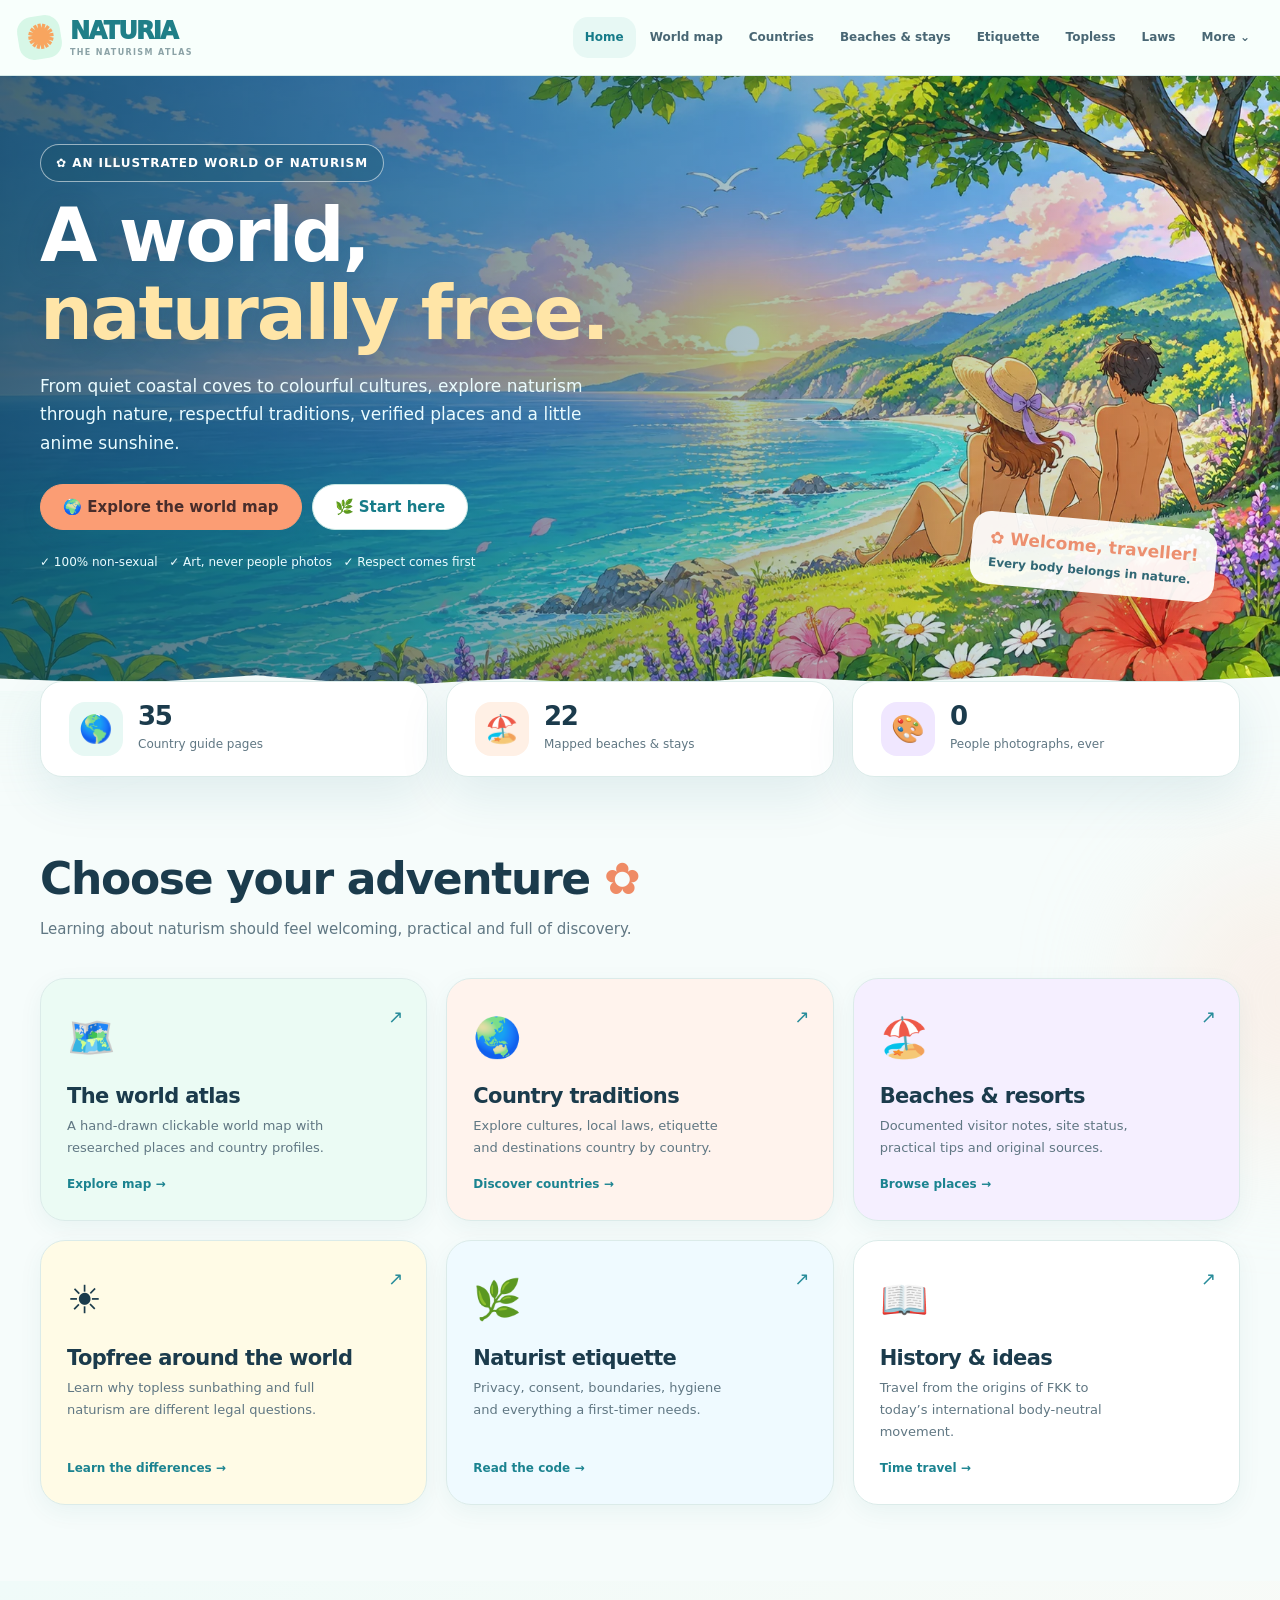
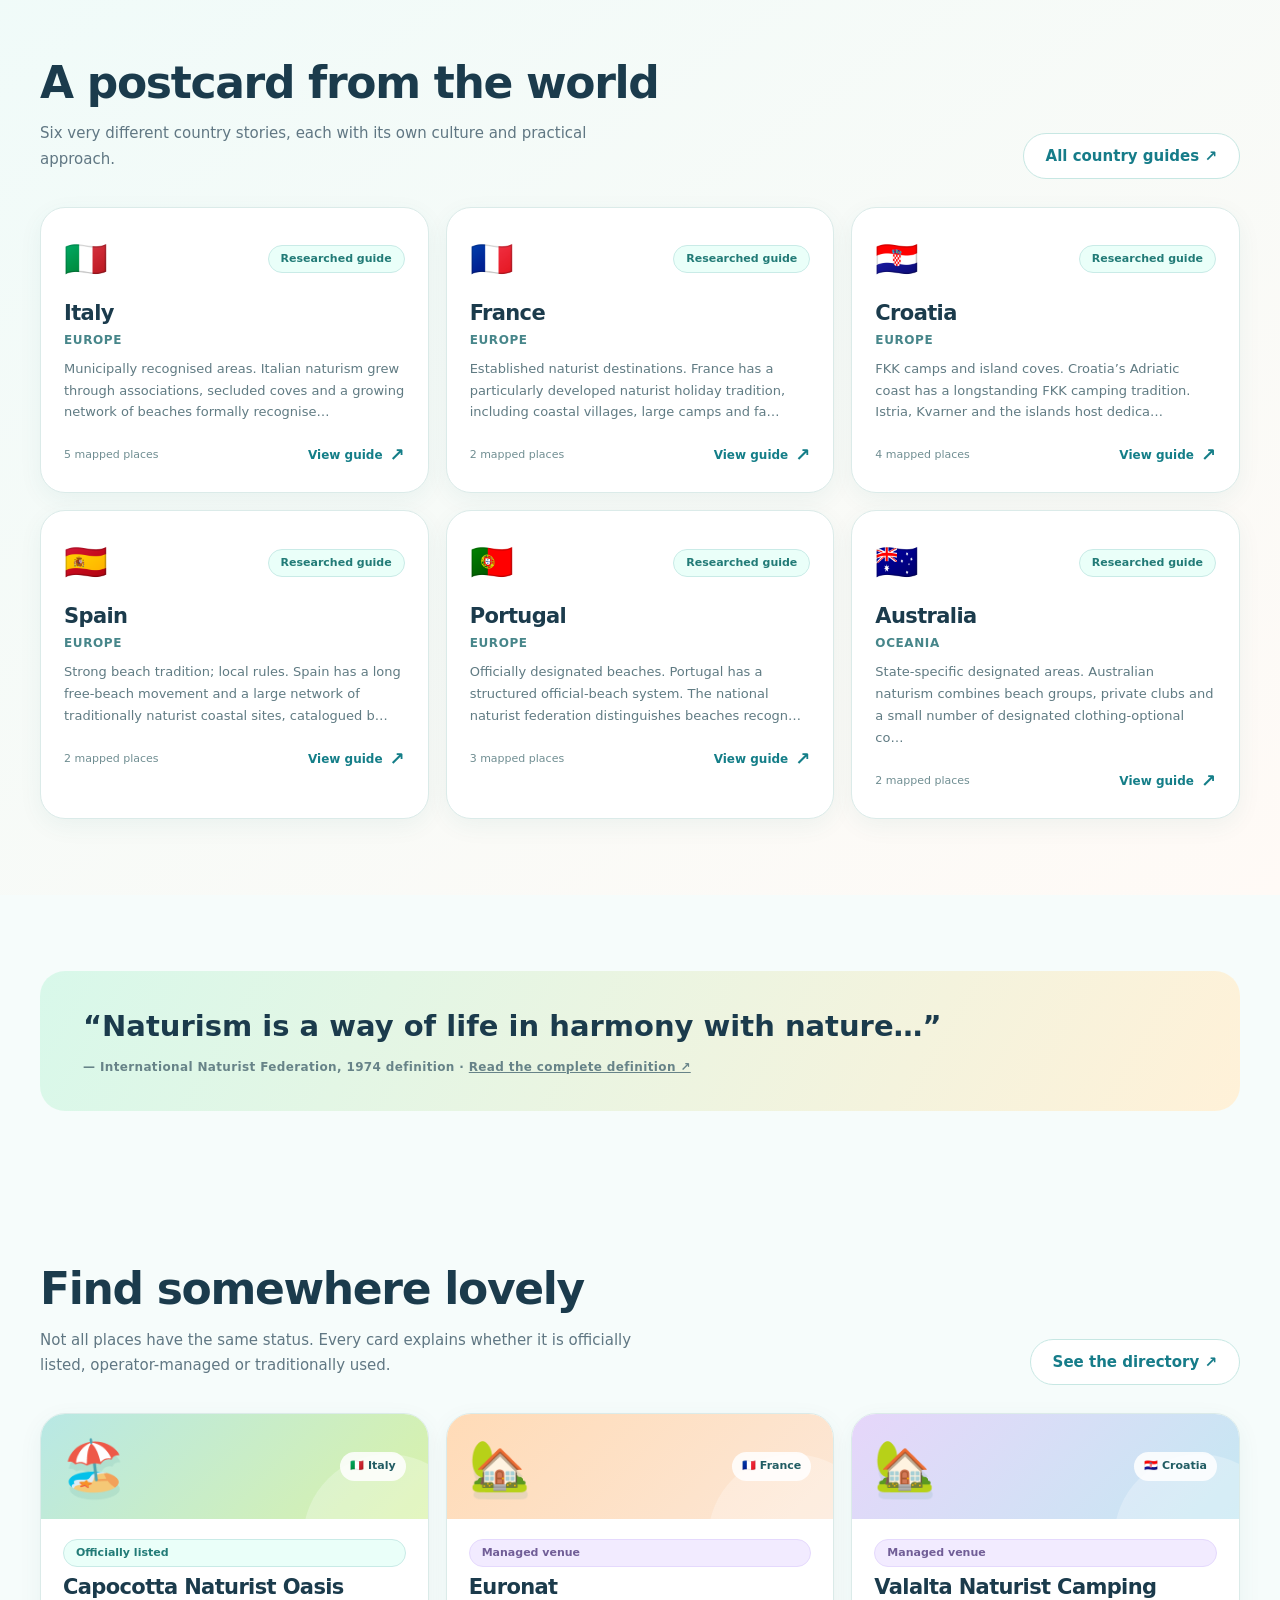
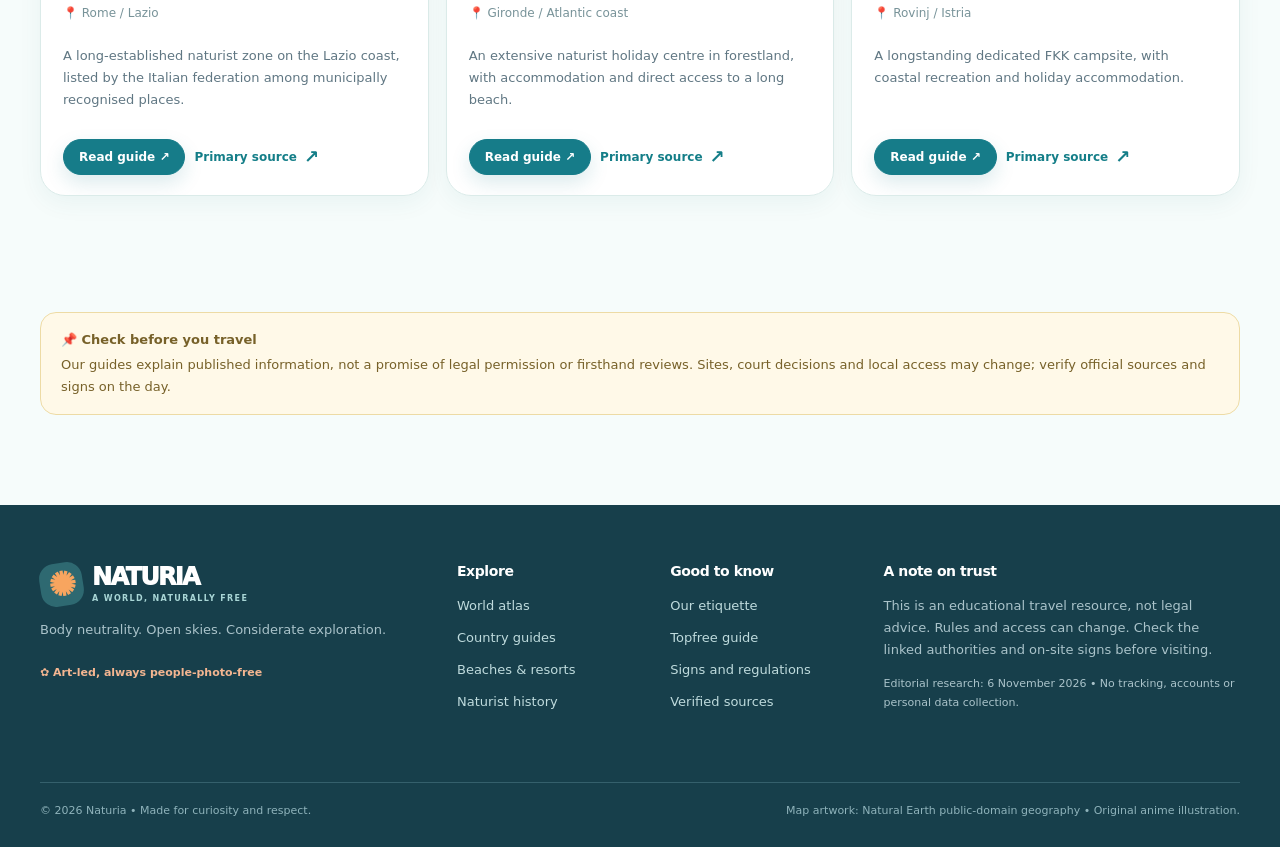
==== naturia/index.html @ aa5b622b "feat: add standalone Naturia international naturism atlas" ====
<!doctype html>
<html lang="en">
<head>
  <meta charset="utf-8" />
  <meta name="viewport" content="width=device-width, initial-scale=1" />
  <meta name="theme-color" content="#e6faf6" />
  <meta name="description" content="Naturia is a colourful, illustrated guide to non-sexual naturism: world atlas, countries, beaches, resorts, etiquette, topless sunbathing, history and local legal context." />
  <title>Naturia — A World, Naturally Free</title>
  
  
  <style>
:root{--ink:#1b3b4c;--muted:#607783;--ocean:#167c89;--ocean-deep:#176273;--mint:#d6f5e9;--blush:#ffe5db;--lemon:#fff1ab;--lav:#ede1ff;--sky:#e9f9ff;--paper:#fbfffe;--border:#dbebe9;--shadow:0 18px 50px rgba(21,94,114,.10);--radius:25px;--heading:'Trebuchet MS','Arial Rounded MT Bold',system-ui,sans-serif;--body:system-ui,-apple-system,'Segoe UI',Arial,sans-serif}
*{box-sizing:border-box}html{scroll-behavior:smooth}body{font-family:var(--body);margin:0;background:#f6fcfb;color:var(--ink);font-size:15px;line-height:1.68;min-width:320px}body::selection{background:#baeae4}button,input,select{font:inherit}button{cursor:pointer}a{color:inherit;text-decoration:none}img{max-width:100%;height:auto}a:focus-visible,button:focus-visible,input:focus-visible,select:focus-visible,[role=button]:focus-visible{outline:3px solid #f2a655;outline-offset:3px}p{margin:.65em 0 1.1em}h1,h2,h3,h4{font-family:var(--heading);line-height:1.19;letter-spacing:-.03em}h1{font-size:clamp(42px,5.8vw,76px);line-height:1.04;margin:15px 0 20px}h2{font-size:clamp(29px,3.6vw,44px);margin:0 0 12px}h3{font-size:21px;margin:0 0 9px}h4{font-size:16px;margin:0 0 9px}small{font-size:.8em}.page-width{width:min(1200px,calc(100% - 44px));margin-left:auto;margin-right:auto}.section{padding:76px 0}.section-tight{padding:40px 0}.tint{background:linear-gradient(145deg,#f0fbf9,#fffaf6)}.muted{color:var(--muted)}.center{text-align:center}.eyebrow{color:#128b93;font-size:11px;letter-spacing:.17em;font-weight:900;text-transform:uppercase;display:inline-flex;gap:8px;align-items:center}.eyebrow:before{content:'✿';font-size:18px;color:#ffad72;letter-spacing:0}.section-heading{display:flex;align-items:flex-end;justify-content:space-between;gap:22px;margin-bottom:28px}.section-heading p{max-width:620px;margin:7px 0}.accent{color:#ef8b65}.accent-aqua{color:#118797}.panel{background:#fff;border:1px solid var(--border);border-radius:var(--radius);box-shadow:var(--shadow)}.soft{box-shadow:0 7px 24px rgba(15,97,109,.06)}.label{font-size:12px;font-weight:800;letter-spacing:.05em;text-transform:uppercase;color:#47868a}.pill{display:inline-flex;align-items:center;gap:6px;border-radius:999px;border:1px solid #c9ebe7;background:#eafff9;color:#227b77;padding:6px 12px;font-size:11px;font-weight:800;line-height:1.3}.pill.pink{background:#fff0ed;border-color:#ffded4;color:#ad6269}.pill.lav{background:#f2ebff;border-color:#e5d9fd;color:#715e97}.pill.amber{background:#fff7dc;border-color:#f6e4aa;color:#876922}.pill.danger{background:#fff0ee;border-color:#f2c4bd;color:#9e3b37}.pill.slate{background:#eef4f7;border-color:#e1e8ec;color:#607580}.btn{display:inline-flex;align-items:center;gap:9px;justify-content:center;background:var(--ocean);border:1px solid var(--ocean);color:#fff;border-radius:99px;padding:13px 22px;font-weight:800;line-height:1.2;transition:transform .2s,background .2s;box-shadow:0 8px 19px rgba(22,124,137,.15)}.btn:hover{background:#0d6270;transform:translateY(-2px)}.btn-light{background:#fff;color:var(--ocean);border-color:#c7e7e3;box-shadow:none}.btn-light:hover{background:#eafaf5}.btn-peach{background:#fb9d74;border-color:#fb9d74;color:#482d2b}.btn-peach:hover{background:#f58c67}.btn-small{padding:10px 15px;font-size:12px}.btn-quiet{box-shadow:none;background:transparent;color:var(--ocean);border-color:#b5dbd9}.link-more{color:#147e88;font-weight:800;display:inline-flex;align-items:center;gap:7px}.link-more:hover{text-decoration:underline}.link-more:after{content:'↗';font-size:18px}.section-intro{max-width:700px}.line{height:1px;background:var(--border);margin:22px 0}
.ambient{position:fixed;pointer-events:none;z-index:-1;border-radius:50%;opacity:.5;filter:blur(65px)}.ambient-a{width:350px;height:350px;left:-170px;top:320px;background:#d9f6ee}.ambient-b{width:280px;height:280px;right:-150px;top:860px;background:#fbe5d8}.skip-link{position:absolute;z-index:100;transform:translateY(-100px);left:12px;top:10px;background:#fff;padding:9px}.skip-link:focus{transform:translateY(0)}
.site-header{position:sticky;top:0;z-index:50;background:rgba(248,255,252,.94);border-bottom:1px solid rgba(208,231,230,.85);backdrop-filter:blur(18px)}.nav-shell{width:min(1320px,calc(100% - 36px));margin:auto;display:flex;align-items:center;justify-content:space-between;min-height:75px;gap:20px}.brand{display:flex;align-items:center;gap:9px;white-space:nowrap;font-family:var(--heading);font-size:24px;color:#207f88;letter-spacing:-.07em;font-weight:950;line-height:1}.brand-icon{width:43px;height:43px;display:grid;place-items:center;border-radius:15px;background:#d7f7e7;color:#f8a55f;font-size:33px;line-height:1;transform:rotate(-9deg)}.brand small{display:block;font-family:var(--body);font-size:8px;font-weight:900;color:#8ba2a6;letter-spacing:.17em;margin-top:6px}.nav-links{display:flex;align-items:center;gap:2px}.nav-links>a,.nav-more>button{padding:10px 12px;border-radius:15px;background:none;border:0;color:#496774;font-size:12px;font-weight:800;white-space:nowrap}.nav-links>a.active,.nav-links>a:hover,.nav-more>button:hover{background:#e7f8f4;color:#167b89}.nav-more{position:relative}.more-menu{display:none;position:absolute;right:0;top:41px;min-width:200px;background:#fff;border:1px solid var(--border);box-shadow:var(--shadow);border-radius:15px;padding:8px}.nav-more.open .more-menu,.nav-more:focus-within .more-menu{display:grid}.more-menu a{padding:10px 14px;border-radius:9px;font-size:13px;font-weight:700}.more-menu a:hover{background:#ebf9f6}.mobile-menu{display:none;border:0;background:#e6f8f3;color:#187d87;border-radius:12px;padding:5px 12px;font-size:24px}
.hero{position:relative;min-height:615px;display:flex;align-items:center;background-image:linear-gradient(90deg,rgba(12,62,82,.76) 0%,rgba(11,74,91,.44) 45%,rgba(28,78,92,.02) 100%),url('[data-uri]');background-size:cover;background-position:center 55%;overflow:hidden}.hero:after{content:'';position:absolute;bottom:-1px;left:0;right:0;height:56px;background:#f6fcfb;clip-path:polygon(0 76%,10% 85%,20% 70%,30% 89%,40% 76%,50% 91%,60% 72%,70% 83%,80% 70%,90% 83%,100% 72%,100% 100%,0 100%)}.hero-content{position:relative;z-index:1;width:min(1200px,calc(100% - 44px));margin:auto;padding:63px 0 100px;color:#fff}.hero h1{max-width:750px;text-shadow:0 4px 30px rgba(12,47,68,.2)}.hero h1 em{font-style:normal;color:#ffe5a7}.hero p{max-width:555px;font-size:17px;color:#eafcff}.hero .eyebrow{color:#d9ffed}.hero-actions{display:flex;gap:10px;flex-wrap:wrap;margin-top:27px}.hero-chip{display:inline-flex;padding:8px 15px;border:1px solid rgba(255,255,255,.55);border-radius:99px;background:rgba(20,76,93,.25);color:#fff;font-weight:800;font-size:12px;letter-spacing:.08em}.hero-float{position:absolute;right:5%;bottom:98px;z-index:2;background:rgba(255,255,255,.92);border-radius:18px;padding:12px 18px;box-shadow:0 12px 32px rgba(6,57,78,.13);transform:rotate(5deg);font-size:12px;color:#306774;font-weight:800}.hero-float strong{color:#ec8f6f;display:block;font-size:17px}
.stats{display:grid;grid-template-columns:repeat(3,1fr);gap:18px;position:relative;z-index:4;margin-top:-10px}.stat{padding:20px 28px;display:flex;gap:15px;align-items:center;background:white;border-radius:22px;border:1px solid var(--border);box-shadow:var(--shadow)}.stat-icon{display:grid;place-items:center;font-size:27px;width:54px;height:54px;background:#e7f8f4;border-radius:16px}.stat:nth-child(2) .stat-icon{background:#fff0e5}.stat:nth-child(3) .stat-icon{background:#f0e7ff}.stat strong{font-family:var(--heading);font-size:26px;letter-spacing:-.05em;display:block;line-height:1.1}.stat small{color:var(--muted);font-size:12px}.feature-grid{display:grid;grid-template-columns:repeat(3,1fr);gap:19px}.feature{padding:26px;min-height:215px;position:relative;overflow:hidden;transition:transform .2s,box-shadow .2s;display:flex;flex-direction:column}.feature:hover,.country-card:hover,.place-card:hover{transform:translateY(-3px);box-shadow:0 24px 45px rgba(19,106,121,.13)}.feature .ill{font-size:39px;margin-bottom:14px}.feature h3{margin-bottom:6px}.feature p{margin:0;color:var(--muted);font-size:13px;max-width:260px}.feature .arrow{position:absolute;right:23px;top:23px;color:#278c9a;font-size:18px}.feature.pink{background:#fff3ed}.feature.mint{background:#ebfbf4}.feature.lavender{background:#f5efff}.feature.blue{background:#effaff}.feature.yellow{background:#fffbe6}.feature.white{background:#fff}.feature strong{margin-top:auto;color:#1b8390;font-size:12px;padding-top:15px}
.breadcrumb{display:flex;gap:8px;align-items:center;color:#78929a;font-size:12px;font-weight:700;margin-bottom:20px}.breadcrumb a{color:#27838b}.page-hero{background:linear-gradient(125deg,#e3fbf6,#f9f0fb 70%,#fff3de);padding:54px 0 62px;position:relative;overflow:hidden;border-bottom:1px solid #e2f2ee}.page-hero:before{content:'✿';font-size:185px;color:rgba(247,176,148,.21);position:absolute;top:-66px;right:4%}.page-hero h1{font-size:clamp(36px,4.5vw,62px);max-width:900px}.page-hero p{max-width:750px;font-size:17px;color:#5d7781}.title-row{display:flex;gap:18px;align-items:center}.big-flag{font-size:59px;line-height:1}.detail-layout{display:grid;grid-template-columns:minmax(0,1fr) 290px;gap:22px;align-items:start}.detail-side{position:sticky;top:94px}.detail-side .panel{padding:24px}.detail-side a{overflow-wrap:anywhere}.detail-card{padding:28px 30px;margin-bottom:20px}.detail-card p{color:#506d78}.detail-card h3{display:flex;gap:10px;align-items:center}.detail-card ul{padding-left:19px}.detail-card ul li{margin:7px 0}.source-links{display:grid;gap:9px;margin-top:15px}.source-links a{background:#f2fbf9;border:1px solid #d9ece8;padding:9px 12px;border-radius:11px;font-size:12px;font-weight:800;color:#187784;line-height:1.4}.source-links a:after{content:' ↗'}.source-links a:hover{background:#e3f7f1}.notice{padding:16px 20px;background:#fff9e8;border:1px solid #eddba5;border-radius:16px;color:#776129;font-size:13px}.notice.danger{background:#fff1ee;border-color:#f0c3bb;color:#9a4a46}.notice strong{display:block;margin-bottom:3px}.note-inline{font-size:12px;color:#607b81;background:#f0faf7;border-radius:11px;padding:10px 14px}
.cards-grid{display:grid;grid-template-columns:repeat(3,minmax(0,1fr));gap:17px}.cards-grid.two{grid-template-columns:repeat(2,minmax(0,1fr))}.country-card,.place-card{overflow:hidden;transition:transform .2s,box-shadow .2s}.country-card{padding:22px 23px}.country-top{display:flex;justify-content:space-between;align-items:center;margin-bottom:12px}.country-top .flag{font-size:35px}.country-card h3{margin-bottom:4px}.country-card p{color:#607b83;font-size:13px;margin:8px 0 17px}.country-card .mini-meta{display:flex;justify-content:space-between;align-items:center;gap:8px}.mini-meta small{font-size:11px;color:#708e92}.country-card .link-more{font-size:12px}.place-card{display:flex;flex-direction:column}.place-banner{height:105px;background:linear-gradient(135deg,#b8e8e5,#daf2a9);display:flex;align-items:center;justify-content:space-between;padding:18px 22px;position:relative;overflow:hidden}.place-banner:before{content:'';position:absolute;width:170px;height:170px;right:-45px;top:40px;background:rgba(255,255,255,.26);border-radius:50%}.place-banner .illust{font-size:49px;z-index:1;filter:drop-shadow(1px 7px 0 rgba(40,128,126,.1))}.place-banner .pin{z-index:1;font-size:11px;font-weight:800;color:#215c63;background:rgba(255,255,255,.85);padding:5px 10px;border-radius:20px}.place-card:nth-child(4n+2) .place-banner{background:linear-gradient(135deg,#ffdbb7,#fce7d6)}.place-card:nth-child(4n+3) .place-banner{background:linear-gradient(135deg,#e6d6fa,#c5e8f2)}.place-card:nth-child(4n+4) .place-banner{background:linear-gradient(135deg,#c3e3ec,#d7f4e2)}.place-card .body{padding:20px 22px;flex:1;display:flex;flex-direction:column}.place-card h3{margin:8px 0 3px}.place-card .area{font-size:12px;color:#789399;margin-top:0}.place-card p{color:var(--muted);font-size:13px}.place-card .actions{display:flex;gap:9px;flex-wrap:wrap;align-items:center;margin-top:auto;padding-top:14px}.place-card .actions a{font-size:12px}
.filters{display:flex;gap:11px;flex-wrap:wrap;align-items:end;margin:25px 0}.filter-control{display:grid;gap:5px;flex:1;min-width:135px}.filter-control label{font-size:11px;color:#4b7980;font-weight:900;text-transform:uppercase;letter-spacing:.08em}.filter-control input,.filter-control select{border:1px solid #d2e5e3;border-radius:13px;background:white;padding:12px 13px;color:#254e5a;outline:none;min-width:0;width:100%;box-shadow:0 3px 10px rgba(22,94,110,.04)}.filter-control input:focus,.filter-control select:focus{border-color:#3bb2ac;box-shadow:0 0 0 3px rgba(59,178,172,.14)}.results-bar{display:flex;justify-content:space-between;align-items:center;gap:15px;margin:15px 0 21px;font-size:12px;color:#65848b;font-weight:800}.empty{padding:50px 20px;text-align:center;color:var(--muted)}.empty .illustration{font-size:57px}.region-nav{display:flex;flex-wrap:wrap;gap:8px;margin:15px 0}.region-nav button{border-radius:99px;background:white;border:1px solid #d6e9e5;padding:8px 14px;color:#568088;font-size:12px;font-weight:800}.region-nav button.active{background:#1c8290;color:white;border-color:#1c8290}
.atlas-shell{display:grid;grid-template-columns:minmax(0,1.85fr) minmax(280px,1fr);gap:19px}.map-panel{padding:16px;align-self:start}.atlas-map{position:relative;background:linear-gradient(160deg,#d3f3fc,#ecf9fb);border:1px solid #cfebea;border-radius:18px;min-height:435px;overflow:hidden}.atlas-map svg{width:100%;height:100%;min-height:430px;display:block;touch-action:pan-y}.world-country{fill:#b8ddce;stroke:#88b9af;stroke-width:1.1;stroke-linejoin:round;transition:fill .14s;cursor:default}.world-country[data-available="1"]{fill:#8ed5bc;cursor:pointer}.world-country[data-available="1"]:hover,.world-country.selected{fill:#ffa987;stroke:#fff;stroke-width:2.6}.world-country[data-available="0"]:hover{fill:#b7dacf}.map-marker{cursor:pointer;stroke:white;stroke-width:2.4;paint-order:stroke;filter:drop-shadow(0px 3px 3px rgba(20,80,95,.20));transition:r .15s}.map-marker:hover,.map-marker.active{r:9;stroke-width:3.1}.map-marker.beach{fill:#f3a36d}.map-marker.resort{fill:#8a73d6}.map-marker.caution{fill:#cf5b58}.map-marker.country{fill:#22849c}.map-tooltip{position:absolute;left:10px;bottom:10px;background:rgba(255,255,255,.96);padding:10px 12px;border:1px solid #c7e3e3;border-radius:12px;font-size:12px;color:#295c69;max-width:230px;pointer-events:none;box-shadow:0 7px 20px rgba(20,90,106,.1)}.map-controls{position:absolute;right:12px;top:12px;z-index:3;display:flex;flex-direction:column;gap:5px}.map-controls button{border:1px solid #d4e5e5;background:#fff;border-radius:10px;width:34px;height:34px;font-size:20px;color:#32747c;box-shadow:0 2px 7px rgba(25,92,107,.1)}.map-legend{display:flex;gap:11px;flex-wrap:wrap;align-items:center;font-size:11px;color:#708b90;margin-top:12px}.dot{display:inline-block;width:10px;height:10px;border-radius:50%;background:#f4a36a;margin-right:4px}.dot.purple{background:#8a73d6}.dot.red{background:#cf5b58}.dot.blue{background:#22849c}.atlas-list{max-height:505px;overflow:auto;display:grid;gap:10px;padding:3px}.atlas-item{display:flex;gap:12px;align-items:flex-start;border:1px solid #dbeae7;border-radius:15px;padding:13px;background:#fff;text-align:left;width:100%;color:#234652}.atlas-item:hover,.atlas-item.active{background:#edf9f5;border-color:#8bd5c9}.atlas-item .icon{font-size:22px}.atlas-item strong{display:block;font-size:13px;line-height:1.3}.atlas-item small{font-size:11px;color:#71858d;line-height:1.4}.atlas-sidebar{padding:19px}.atlas-sidebar h3{margin-bottom:0}.atlas-sidebar .filters{margin:15px 0}.atlas-sidebar .filter-control{min-width:100%}.atlas-summary{display:flex;gap:7px;flex-wrap:wrap;margin:11px 0 14px}.map-help{font-size:12px;color:#648389;margin:9px 2px 0}
.timeline{position:relative;max-width:800px;margin:30px auto 0}.timeline:before{content:'';position:absolute;left:21px;top:4px;bottom:40px;width:3px;background:linear-gradient(#7ed0c7,#f2c69d)}.timeline-entry{display:grid;grid-template-columns:48px 1fr;gap:22px;align-items:start;margin-bottom:26px}.timeline-point{position:relative;z-index:1;background:#e3f8f0;border:2px solid white;box-shadow:0 0 0 2px #8bd2c8;border-radius:50%;width:42px;height:42px;display:grid;place-items:center;color:#2a938b;font-size:20px}.timeline-entry .panel{padding:23px}.timeline-entry .year{font-size:12px;letter-spacing:.13em;font-weight:900;color:#d27d67}.timeline-entry p{color:var(--muted);font-size:14px}
.etiquette-grid{display:grid;grid-template-columns:repeat(2,1fr);gap:16px}.etiquette-item{display:flex;align-items:start;gap:16px;padding:21px 23px}.etiquette-item .emoji{display:grid;place-items:center;width:45px;height:45px;border-radius:13px;background:#eaf8f3;font-size:25px;flex:0 0 auto}.etiquette-item h3{font-size:16px;margin:0 0 5px}.etiquette-item p{font-size:13px;color:#698088;margin:0}.checklist{display:grid;grid-template-columns:repeat(2,1fr);gap:8px 20px}.checkline{display:flex;gap:11px;align-items:flex-start;padding:10px 6px;font-size:13px;color:#3f6872}.checkline input{accent-color:#1c8790;width:16px;height:16px;margin-top:4px}.signs{display:grid;grid-template-columns:repeat(4,1fr);gap:16px}.sign{padding:20px 14px;text-align:center}.sign-icon{height:75px;width:75px;display:grid;place-items:center;background:#e4f7f7;border:3px solid #2a88b0;border-radius:16px;margin:0 auto 15px;font-size:30px;color:#2a88b0}.sign-icon.no{border-color:#dc746a;color:#d45c65;background:#fff4f2}.sign h3{font-size:15px;margin-bottom:5px}.sign p{font-size:12px;color:var(--muted);margin:0}.law-grid{display:grid;grid-template-columns:repeat(2,1fr);gap:14px}.law-card{padding:20px}.law-card h3{font-size:17px}.law-card p{font-size:13px;color:var(--muted)}.topless-card{padding:19px}.topless-card .head{display:flex;gap:10px;justify-content:space-between;align-items:center}.topless-card h3{font-size:17px}.topless-card p{color:#688087;font-size:13px;margin-bottom:11px}.topless-card .link-more{font-size:12px}.resources{display:grid;grid-template-columns:repeat(2,1fr);gap:13px}.resource{padding:21px}.resource .category{color:#d38a67;font-size:11px;font-weight:900;letter-spacing:.1em;text-transform:uppercase}.resource p{color:var(--muted);font-size:13px;margin:5px 0 15px}.resource a{color:#127b88;font-weight:800;font-size:13px}.quote{background:linear-gradient(120deg,#d8f8ea,#fff1d8);padding:35px 43px;border-radius:25px;font-family:var(--heading);font-size:clamp(20px,3vw,29px);font-weight:900;line-height:1.4}.quote small{display:block;font-family:var(--body);font-size:12px;font-weight:700;margin-top:13px;color:#678388;letter-spacing:.03em}.safety-columns{display:grid;grid-template-columns:repeat(3,1fr);gap:18px}.safety-columns>div{padding:23px}.safety-columns .big{font-size:34px}.safety-columns h3{font-size:18px}.safety-columns p{font-size:13px;color:#69838a}.local-tip{padding:15px 19px;border-radius:16px;background:#e5f8f3;border:1px solid #c4ece4;font-size:13px;color:#39737a}.countline{font-size:12px;color:#708d93;font-weight:700}.review-strip{padding:14px 17px;background:#eef9f7;border-radius:13px;font-size:12px;color:#598187}
.footer{background:#173f4b;color:#dceef0;margin-top:50px}.footer-grid{display:grid;grid-template-columns:1.5fr .7fr .7fr 1.4fr;gap:35px;padding:58px 0}.footer-brand{color:#fff}.footer-brand .brand-icon{background:#2e6971}.footer-brand small{color:#a9d6d6}.footer p{color:#aac3ca;font-size:13px;margin-top:13px}.footer h3{font-size:14px;color:#fff;margin:0 0 16px}.footer-grid>div:not(:first-child) a{display:block;color:#bfdbdd;font-size:13px;margin-bottom:10px}.footer-grid a:hover{color:#fff}.footer-tag{display:inline-block;color:#f4b691;font-size:11px;font-weight:800;margin-top:9px}.footer-tiny{font-size:11px!important}.footer-base{display:flex;justify-content:space-between;gap:10px;border-top:1px solid #35606c;padding:19px 0 26px;color:#8fb3bb;font-size:11px}.toast{position:fixed;left:50%;bottom:27px;transform:translate(-50%,20px);opacity:0;pointer-events:none;background:#245f68;color:#fff;padding:12px 19px;border-radius:15px;box-shadow:var(--shadow);z-index:80;font-size:13px;font-weight:700;transition:opacity .25s,transform .25s}.toast.show{opacity:1;transform:translate(-50%,0)}.highlight{background:#fef2df;padding:3px 8px;border-radius:7px}.article-copy{font-size:16px;color:#5a727d;max-width:800px}.article-copy h2{font-size:30px;color:var(--ink);margin-top:38px}.article-copy p{line-height:1.85}.article-copy a{color:#13858c;text-decoration:underline}.brand-art{display:grid;place-items:center;border-radius:25px;background:linear-gradient(140deg,#d4f2e9,#fdf0d6);min-height:250px;font-size:100px}.prompt-notice{font-size:12px;border-left:3px solid #7ccbc4;padding:7px 13px;color:#587782;background:#f5fcfa}
@media(max-width:1100px){.nav-links>a,.nav-more>button{padding:9px 7px;font-size:11px}.brand{font-size:22px}.brand-icon{width:39px;height:39px}.cards-grid{grid-template-columns:repeat(2,minmax(0,1fr))}.feature-grid{grid-template-columns:repeat(2,1fr)}.footer-grid{grid-template-columns:repeat(2,1fr)}}
@media(max-width:800px){.mobile-menu{display:block}.nav-links{display:none;position:absolute;left:14px;right:14px;top:67px;background:#fff;flex-direction:column;align-items:stretch;padding:14px;border-radius:20px;box-shadow:var(--shadow);border:1px solid var(--border);max-height:80vh;overflow:auto}.nav-links.open{display:flex}.nav-links>a,.nav-more>button{text-align:left;padding:11px 13px;font-size:14px}.nav-more{width:100%}.nav-more>button{width:100%}.more-menu{display:grid;position:static;box-shadow:none;border:0;padding-left:14px}.hero{min-height:570px;background-position:57% center}.hero-float{display:none}.atlas-shell,.detail-layout{grid-template-columns:1fr}.detail-side{position:static}.atlas-sidebar{order:1}.map-panel{order:2}.atlas-sidebar .filters{display:grid;grid-template-columns:1fr 1fr}.atlas-sidebar .filter-control{min-width:0}.atlas-list{max-height:290px}.signs{grid-template-columns:repeat(2,1fr)}.safety-columns{grid-template-columns:1fr 1fr}}
@media(max-width:600px){.page-width{width:calc(100% - 30px)}.hero-content{width:calc(100% - 32px)}.hero{min-height:550px;background-position:60% center}.hero h1{font-size:44px}.hero p{font-size:14px}.hero-actions .btn{font-size:12px;padding:11px 16px}.section{padding:50px 0}.stats,.feature-grid,.cards-grid,.cards-grid.two,.etiquette-grid,.law-grid,.resources,.safety-columns,.checklist{grid-template-columns:1fr}.stats{gap:10px}.stat{padding:15px 20px}.feature{min-height:185px}.section-heading{display:block}.section-heading .btn{margin-top:15px}.page-hero{padding:40px 0 43px}.page-hero p{font-size:15px}.page-hero h1{font-size:39px}.big-flag{font-size:43px}.detail-card{padding:22px}.filters{display:grid;grid-template-columns:1fr 1fr}.filter-control:first-child{grid-column:span 2}.atlas-sidebar .filters{grid-template-columns:1fr}.atlas-map{min-height:295px}.atlas-map svg{min-height:285px}.map-panel{padding:8px}.map-tooltip{font-size:10px;max-width:160px}.footer-grid{grid-template-columns:1fr 1fr;gap:25px}.footer-grid>div:first-child,.footer-grid>div:last-child{grid-column:span 2}.footer-base{flex-direction:column}.quote{padding:24px}.hero-chip{font-size:10px}}
@media(prefers-reduced-motion:reduce){html{scroll-behavior:auto}*,*:before,*:after{transition:none!important;animation:none!important}}

</style>
</head>
<body>
  <a class="skip-link" href="#content">Skip to content</a>
  <div class="ambient ambient-a" aria-hidden="true"></div><div class="ambient ambient-b" aria-hidden="true"></div>
  <header class="site-header" id="site-header">
    <div class="nav-shell">
      <a class="brand" href="#/home" aria-label="Naturia home"><span class="brand-icon">✺</span><span>NATURIA <small>THE NATURISM ATLAS</small></span></a>
      <button class="mobile-menu" type="button" id="menu-toggle" aria-expanded="false" aria-controls="site-nav" aria-label="Toggle navigation">☰</button>
      <nav id="site-nav" class="nav-links" aria-label="Main navigation">
        <a href="#/home" data-nav="home">Home</a>
        <a href="#/atlas" data-nav="atlas">World map</a>
        <a href="#/countries" data-nav="countries">Countries</a>
        <a href="#/places" data-nav="places">Beaches & stays</a>
        <a href="#/etiquette" data-nav="etiquette">Etiquette</a>
        <a href="#/topless" data-nav="topless">Topless</a>
        <a href="#/laws" data-nav="laws">Laws</a>
        <div class="nav-more"><button type="button" id="more-toggle" aria-expanded="false" aria-controls="more-nav">More <span>⌄</span></button><div id="more-nav" class="more-menu"><a href="#/history">Our history</a><a href="#/resources">Resources</a><a href="#/contact">Contact & corrections</a></div></div>
      </nav>
    </div>
  </header>
  <main id="content" tabindex="-1" aria-live="polite"></main>
  <footer class="footer">
    <div class="footer-grid page-width">
      <div><a href="#/home" class="brand footer-brand"><span class="brand-icon">✺</span><span>NATURIA <small>A WORLD, NATURALLY FREE</small></span></a><p>Body neutrality. Open skies. Considerate exploration.</p><span class="footer-tag">✿ Art-led, always people-photo-free</span></div>
      <div><h3>Explore</h3><a href="#/atlas">World atlas</a><a href="#/countries">Country guides</a><a href="#/places">Beaches & resorts</a><a href="#/history">Naturist history</a></div>
      <div><h3>Good to know</h3><a href="#/etiquette">Our etiquette</a><a href="#/topless">Topfree guide</a><a href="#/laws">Signs and regulations</a><a href="#/resources">Verified sources</a></div>
      <div><h3>A note on trust</h3><p>This is an educational travel resource, not legal advice. Rules and access can change. Check the linked authorities and on-site signs before visiting.</p><p class="footer-tiny">Editorial research: 6 November 2026 • No tracking, accounts or personal data collection.</p></div>
    </div>
    <div class="footer-base page-width"><span>© 2026 Naturia • Made for curiosity and respect.</span><span>Map artwork: Natural Earth public-domain geography • Original anime illustration.</span></div>
  </footer>
  <div id="toast" class="toast" role="status" aria-live="polite"></div>
  <script>
/* NATURIA editorial directory — checked against the linked primary sources, 6 Nov 2026.
   Legal summaries are non-binding. A place's coordinates are approximate orientation, NOT access points. */
window.NATURIA_DATA = {
  reviewed: '6 November 2026',
  countries: [
    {code:'IT',name:'Italy',flag:'🇮🇹',region:'Europe',point:[42.4,12.5],depth:'detailed',label:'Municipally recognised areas',culture:'Italian naturism grew through associations, secluded coves and a growing network of beaches formally recognised by municipalities. Local recognition offers a clearer experience than relying on informal use.',law:'Non-sexual nudity must be evaluated in its context, and municipal recognition matters. Italy does not have a blanket national permission for nude recreation on every beach. Prefer the places in the FENAIT official-beach directory and read local signs.',topless:'Topless sunbathing is commonplace on many Italian beaches, but specific local rules, venues and conduct still matter.',toplessStatus:'commonly',tip:'Start with a recognised beach; verify the exact authorised stretch before arriving.',sources:[['FENAIT official naturist locations','https://www.fenait.org/luoghi-naturisti'],['INF-FNI federations','https://inf-fni.org/federations/']]},
    {code:'FR',name:'France',flag:'🇫🇷',region:'Europe',point:[46.6,2.3],depth:'detailed',label:'Established naturist destinations',culture:'France has a particularly developed naturist holiday tradition, including coastal villages, large camps and family-oriented naturist resorts. Operators often publish explicit charters for guests.',law:'Use designated beaches and authorised resorts, and observe site charters. Public nudity outside appropriate settings can raise legal issues; do not treat a naturist village as permission everywhere.',topless:'Topless sunbathing is familiar in many coastal contexts, though beach rules and local attitudes vary.',toplessStatus:'commonly',tip:'At Cap d’Agde the naturist village has entry formalities and expressly prohibits unauthorised filming or photography.',sources:[['Cap d’Agde tourism office — naturist village','https://www.capdagde.com/fr/informations-pratiques/sejourner-au-village-naturiste/'],['Euronat official resort','https://euronat.fr/en']]},
    {code:'ES',name:'Spain',flag:'🇪🇸',region:'Europe',point:[40,-4],depth:'detailed',label:'Strong beach tradition; local rules',culture:'Spain has a long free-beach movement and a large network of traditionally naturist coastal sites, catalogued by the Spanish Naturist Federation.',law:'Spanish national law does not generally criminalise simple non-sexual nudity; however, municipal beach ordinances may regulate it. The Spanish Naturist Federation itself discusses this local-authority issue.',topless:'Topless bathing is widespread at Spanish seaside resorts; check municipal restrictions and any particular facility rules.',toplessStatus:'commonly',tip:'A traditional naturist beach is often a clearer choice than assuming every municipality applies the same rules.',sources:[['Spanish Naturist Federation — beaches','https://naturismo.org/'],['Spanish Naturist Federation — legal background','https://naturismo.org/legalidad-nudismo/']]},
    {code:'HR',name:'Croatia',flag:'🇭🇷',region:'Europe',point:[45.1,15.4],depth:'detailed',label:'FKK camps and island coves',culture:'Croatia’s Adriatic coast has a longstanding FKK camping tradition. Istria, Kvarner and the islands host dedicated camps and mixed facilities with clearly identified naturist sections.',law:'Dedicated naturist camps and signed FKK areas offer the clearest ground rules. Informal coves are not automatically official; current signs, land management and resort rules determine what to do.',topless:'Topless is frequent at tourist beaches but norms differ by place; full naturism belongs in the appropriate FKK area.',toplessStatus:'commonly',tip:'Check whether a campsite is fully naturist or offers only a designated FKK section.',sources:[['FKK Croatia — sourced directory','https://www.fkkcroatia.com/'],['Croatian Camping Union','https://www.camping.hr/']]},
    {code:'PT',name:'Portugal',flag:'🇵🇹',region:'Europe',point:[39.6,-8],depth:'detailed',label:'Officially designated beaches',culture:'Portugal has a structured official-beach system. The national naturist federation distinguishes beaches recognised by local assemblies from places where practice may simply be tolerated.',law:'The Portuguese federation lists nine official naturist beaches. Choose those signed, authorised stretches and verify municipal or environmental restrictions on arrival.',topless:'Topless sunbathing is found on many beaches, but acceptance cannot replace checking local signs and venue rules.',toplessStatus:'commonly',tip:'Cross-check the Portuguese Naturist Federation’s nine-beach list before planning.',sources:[['Portuguese Naturist Federation — official beaches','https://www.fpn.pt/praias_naturistas.html']]},
    {code:'DK',name:'Denmark',flag:'🇩🇰',region:'Europe',point:[56,10],depth:'detailed',label:'Broad beach acceptance',culture:'Danish coastal culture is generally relaxed about body-neutral sea bathing; courtesy toward other beachgoers is the central expectation.',law:'VisitDenmark says nude bathing is generally possible on nearly all Danish beaches unless locally prohibited, usually by a sign. Respect other users and site-specific restrictions.',topless:'Topless and nude bathing are both generally compatible with Danish beach culture; follow posted exceptions.',toplessStatus:'commonly',tip:'If a beach has a local no-nudity sign, it overrides the broad national travel guidance.',sources:[['VisitDenmark official beach FAQ','https://www.visitdenmark.com/denmark/plan-your-trip/plan-your-trip-faq']]},
    {code:'BE',name:'Belgium',flag:'🇧🇪',region:'Europe',point:[50.7,4.6],depth:'detailed',label:'Signed nude beach',culture:'Belgium’s North Sea coast is predominantly textile. Bredene provides a carefully marked area for naturist beach recreation.',law:'Bredene municipality specifically confines nude recreation to its designated, signposted area and publishes a seasonal opening period. Do not extend it into protected dunes.',topless:'Rules for topless sunbathing should be checked locally; full naturism must remain in designated spaces.',toplessStatus:'variable',tip:'Bredene’s official page specifies permitted zones, access and seasonal rules.',sources:[['Bredene municipal nude beach page','https://www.bredene.be/en/node/883']]},
    {code:'GB',name:'United Kingdom',flag:'🇬🇧',region:'Europe',point:[54,-2],depth:'detailed',label:'Context-dependent; marked beaches',culture:'British naturism has a long club history, established beaches and organised events. Many people start with a designated, stewarded setting.',law:'Simple non-sexual nudity is not automatically a crime in England and Wales, but public-order context, intent and other offences matter; other UK nations differ. Choose managed beaches and read British Naturism’s guidance.',topless:'Public topless sunbathing is context-dependent; beach setting, behaviour and local rules matter.',toplessStatus:'variable',tip:'Studland’s National Trust area is marked by posts and signs; cover up when leaving it.',sources:[['British Naturism — law and policing','https://bn.org.uk/policing/'],['National Trust — Studland naturism','https://www.nationaltrust.org.uk/visit/dorset/studland-bay/naturism-at-studland-bay']]},
    {code:'DE',name:'Germany',flag:'🇩🇪',region:'Europe',point:[51,10],depth:'detailed',label:'Freikörperkultur (FKK)',culture:'Germany helped shape modern Freikörperkultur, literally “free-body culture,” linking open-air activity, health and nature. FKK beaches, lake areas, sauna traditions and clubs are familiar institutions.',law:'Naturist beaches and facilities are well established, but public-nudity and public-order rules vary by location. Signed FKK areas and specific facility policies offer the safest certainty.',topless:'Topless sunbathing is familiar at many beaches and lakes; private pools and facilities may set different policies.',toplessStatus:'commonly',tip:'Look for “FKK” signs, especially when moving between textile and clothing-free zones.',sources:[['German FKK federation directory via INF-FNI','https://inf-fni.org/federations/'],['Swiss National Library — history of naturism','https://www.nb.admin.ch/en/naturism']]},
    {code:'NL',name:'Netherlands',flag:'🇳🇱',region:'Europe',point:[52.1,5.2],depth:'detailed',label:'Naturist recreation network',culture:'Dutch naturism includes beaches, recreation lakes, sauna facilities and a strong association network. NFN Open & Bloot supports naturist recreation and publishes local guidance.',law:'Nude recreation is regulated by place and suitability; use recognised naturist zones and consult NFN rather than assuming every public area is acceptable.',topless:'NFN states that women may sunbathe topless on all Dutch beaches where people may sunbathe wearing swimwear.',toplessStatus:'confirmed',tip:'For a precise beach or recreation-lake location, use the association’s location guide.',sources:[['NFN — nude recreation and topless guidance','https://nfn.nl/over-naaktrecreatie/'],['INF-FNI world federations','https://inf-fni.org/federations/']]},
    {code:'AU',name:'Australia',flag:'🇦🇺',region:'Oceania',point:[-25,134],depth:'detailed',label:'State-specific designated areas',culture:'Australian naturism combines beach groups, private clubs and a small number of designated clothing-optional coastal areas.',law:'Rules differ by state and location. In New South Wales, government pages explicitly identify Lady Bay and Cobblers Beach as designated nude bathing areas; clothing is required outside the relevant designated zone.',topless:'Female toplessness and full nudity are distinct legal questions; regulations and accepted settings vary across states and beaches.',toplessStatus:'variable',tip:'Use state-park maps for exact boundaries; never infer permission from neighbouring sand or bushland.',sources:[['NSW Government — Lady Bay','https://www.nsw.gov.au/visiting-and-exploring-nsw/locations-and-attractions/lady-bay-beach'],['NSW National Parks — Cobblers Beach','https://www.nationalparks.nsw.gov.au/things-to-do/swimming-spots/cobblers-beach']]},
    {code:'US',name:'United States',flag:'🇺🇸',region:'North America',point:[39,-98],depth:'detailed',label:'State, local and federal differences',culture:'The United States has resort-based social nudity, naturist associations and a patchwork of clothing-optional public beaches.',law:'There is no single country-wide rule for nude bathing. State law, local ordinances and federal land rules interact. The US National Park Service describes Gunnison Beach as a traditional clothing-optional use area.',topless:'Toplessness rules vary significantly by state, municipality and venue. Never extrapolate from a single beach.',toplessStatus:'variable',tip:'Confirm park notices and laws for the exact stretch of shoreline, including areas outside clothing-optional zones.',sources:[['US National Park Service — Gunnison Beach','https://www.nps.gov/places/000/sandy-hook-beach-g-gunnison-beach.htm'],['American Association for Nude Recreation','https://www.aanr.com/']]},
    {code:'CA',name:'Canada',flag:'🇨🇦',region:'North America',point:[56,-106],depth:'detailed',label:'Selected clothing-optional beaches',culture:'Canadian naturism has clubs and public beach communities, including Hanlan’s Point in Toronto, with an important local cultural history.',law:'Rules vary by province, city and park. Toronto officially identifies part of Hanlan’s Point Beach as clothing-optional; that does not grant permission across all city beaches.',topless:'Topless rules may depend on local context and provincial interpretations. Check the beach and municipal guidance.',toplessStatus:'variable',tip:'Toronto Island beaches are reached by ferry or water taxi; check seasonal services and closures.',sources:[['City of Toronto — beach guide','https://www.toronto.ca/explore-enjoy/parks-recreation/places-spaces/beaches-gardens-attractions/beaches/'],['City of Toronto — island guide','https://www.toronto.ca/explore-enjoy/toronto-island-ferries/things-to-do-on-toronto-island/']]},
    {code:'JP',name:'Japan',flag:'🇯🇵',region:'Asia',point:[36,138],depth:'detailed',label:'Nude bathing, not public nudism',culture:'Japan’s sentō and onsen traditions involve communal bathing, commonly without swimwear, with established rules about washing, towels and bath etiquette. This is distinct from European beach naturism.',law:'Nudity is customary inside many designated bath facilities, not a general permission to be nude on public beaches or streets. Bathhouse policies, segregation and tattoo rules differ by operator.',topless:'Do not treat onsen bathing culture as permission for topless sunbathing on public beaches. Follow local beach and facility rules.',toplessStatus:'unknown',tip:'Wash before entering, keep towels and hair out of the bath, and check tattoo or mixed-bathing rules.',sources:[['Japan National Tourism Organization — bathing etiquette','https://www.japan.travel/en/guide/bathing-manners-and-tips/'],['JNTO — onsen guide','https://faq.japan-travel.jnto.go.jp/en/guide/how-to-best-enjoy-onsen/']]},
    {code:'NZ',name:'New Zealand',flag:'🇳🇿',region:'Oceania',point:[-41,173],depth:'detailed',label:'Free beach community',culture:'New Zealand has a longstanding clothing-optional beach community, including Free Beaches NZ, which describes family-friendly beach and river outings.',law:'Simple nudity is not in itself comprehensively forbidden by a single law, but conduct and context matter. Check local decisions, the setting and the Free Beaches NZ guidance.',topless:'Acceptance may depend on the beach and local circumstances; do not assume every venue is clothing-optional.',toplessStatus:'variable',tip:'Use recognised free-beach groups and be mindful of other beach users.',sources:[['Free Beaches NZ — official association','https://www.freebeaches.org.nz/welcome/']]},
    {code:'BR',name:'Brazil',flag:'🇧🇷',region:'South America',point:[-10,-53],depth:'detailed',label:'Important local restriction update',culture:'Brazil has a naturist federation and a history of organised beaches and clubs. Local conditions can change rapidly and should not be treated as permanent.',law:'Important: Balneário Camboriú enacted a local ban on naturism on its beaches in December 2025, including the former Praia do Pinho area. The city stated the ban remained in force in March 2026 amid litigation. Check the current legal position before visiting.',topless:'Toplessness on public beaches should not be assumed lawful in Brazil; consult local law and beach regulations.',toplessStatus:'restricted',tip:'Praia do Pinho is shown as a legal-change caution, NOT as a recommended nude beach.',sources:[['Balneário Camboriú official decree announcement','https://www.balneariocamboriu.sc.gov.br/imprensa_detalhe.cfm?codigo=41118'],['Municipality March 2026 court update','https://www.balneariocamboriu.sc.gov.br/imprensa_detalhe.cfm?codigo=41949']]},
    {code:'CH',name:'Switzerland',flag:'🇨🇭',region:'Europe',point:[46.8,8.2],depth:'detailed',label:'Club tradition; cantonal rules',culture:'Swiss naturism developed alongside German-speaking reform movements. The Swiss National Library explores its historical roots and the ideas behind its appeal.',law:'Public-space rules can differ by canton and municipality. For activities outside a private club or designated facility, confirm the applicable local rules.',topless:'Practice and restrictions are local; ask the municipality or facility.',toplessStatus:'variable',tip:'Use a recognised club or organised activity as a first point of contact.',sources:[['Swiss National Library — naturism history','https://www.nb.admin.ch/en/naturism'],['INF-FNI member federations','https://inf-fni.org/federations/']]},
    {code:'SE',name:'Sweden',flag:'🇸🇪',region:'Europe',point:[62,15],depth:'starter',label:'Federation-linked research',culture:'Sweden has a national naturist federation and social recreation traditions. Detailed site-by-site coverage is being prepared.',law:'Local rules, beach management and conduct need checking. This profile does not establish permission for a particular location.',topless:'Please check the exact beach, municipality and venue.',toplessStatus:'unknown',tip:'Consult the national federation through INF-FNI.',sources:[['INF-FNI federations','https://inf-fni.org/federations/']]},
    {code:'FI',name:'Finland',flag:'🇫🇮',region:'Europe',point:[64,26],depth:'starter',label:'Sauna and organised naturism',culture:'Finland has a strong sauna culture and a national naturist association. Sauna customs are not equivalent to permission for public beach nudity.',law:'Check beach rules and venue terms independently of sauna traditions.',topless:'Local check required.',toplessStatus:'unknown',tip:'Confirm whether the selected sauna is mixed, gender-separated or swimwear-required.',sources:[['INF-FNI federations','https://inf-fni.org/federations/']]},
    {code:'NO',name:'Norway',flag:'🇳🇴',region:'Europe',point:[61,9],depth:'starter',label:'Local site rules',culture:'Norway has a naturist federation and beach recreation communities; site-specific information is still being researched.',law:'Check with local managers or the national association before visiting.',topless:'Local check required.',toplessStatus:'unknown',tip:'A public coastal landscape is not by itself a designated naturist beach.',sources:[['INF-FNI federations','https://inf-fni.org/federations/']]},
    {code:'AT',name:'Austria',flag:'🇦🇹',region:'Europe',point:[47.5,14.5],depth:'starter',label:'FKK venues and clubs',culture:'Austria participates in the wider central-European FKK tradition and has naturist organisations.',law:'Check municipal rules and designated facilities.',topless:'Variable by facility.',toplessStatus:'variable',tip:'Swimming pools may use stricter dress codes than specific naturist facilities.',sources:[['INF-FNI federations','https://inf-fni.org/federations/']]},
    {code:'CZ',name:'Czechia',flag:'🇨🇿',region:'Europe',point:[49.8,15.5],depth:'starter',label:'Lake recreation traditions',culture:'The country has organised naturist communities and inland recreation traditions.',law:'Local bath, lake and municipal arrangements differ. Check venue policies.',topless:'Local check required.',toplessStatus:'unknown',tip:'Look for officially marked zones rather than guessing.',sources:[['INF-FNI federations','https://inf-fni.org/federations/']]},
    {code:'GR',name:'Greece',flag:'🇬🇷',region:'Europe',point:[39,22],depth:'starter',label:'Island and coastal traditions',culture:'Greece has some beaches with a long informal naturist tradition, but traditions do not override law.',law:'Nudity rules and enforcement vary; confirm locally before using any beach. No country-wide permission is claimed here.',topless:'Check local norms, signage and regulations.',toplessStatus:'variable',tip:'Avoid assuming an isolated cove is an authorised naturist area.',sources:[['INF-FNI federations','https://inf-fni.org/federations/']]},
    {code:'IE',name:'Ireland',flag:'🇮🇪',region:'Europe',point:[53.3,-8.2],depth:'starter',label:'Association-led community',culture:'Ireland has a national naturist association and organised activities.',law:'Assess non-sexual nudity by place and applicable law; verify with the association before any public outing.',topless:'Local check required.',toplessStatus:'unknown',tip:'Organised events provide clearer expectations.',sources:[['INF-FNI federations','https://inf-fni.org/federations/']]},
    {code:'HU',name:'Hungary',flag:'🇭🇺',region:'Europe',point:[47.2,19.2],depth:'starter',label:'Naturist clubs and lakes',culture:'Hungary has a national federation within the international naturist movement.',law:'Use venue rules; do not infer permission on all lake shores.',topless:'Check the venue.',toplessStatus:'unknown',tip:'Confirm opening dates and whether membership is required.',sources:[['INF-FNI federations','https://inf-fni.org/federations/']]},
    {code:'PL',name:'Poland',flag:'🇵🇱',region:'Europe',point:[52,19],depth:'starter',label:'Local traditions and restrictions',culture:'Naturist communities exist, including a national federation.',law:'Local legislation and enforcement must be checked.',topless:'Check the beach authority and relevant law.',toplessStatus:'unknown',tip:'Use local organisations to verify conditions.',sources:[['INF-FNI federations','https://inf-fni.org/federations/']]},
    {code:'RO',name:'Romania',flag:'🇷🇴',region:'Europe',point:[45.8,25],depth:'starter',label:'Research in progress',culture:'Romania has a naturist organisation listed by INF-FNI.',law:'No site-by-site legal assessment has been completed in this edition.',topless:'Status not verified.',toplessStatus:'unknown',tip:'Seek current local authority guidance.',sources:[['INF-FNI federations','https://inf-fni.org/federations/']]},
    {code:'MX',name:'Mexico',flag:'🇲🇽',region:'North America',point:[23,-102],depth:'starter',label:'Local beach traditions',culture:'Some Mexican seaside destinations have been associated with naturist-friendly tourism. A nationwide legal generalisation would be misleading.',law:'Municipal and state provisions can differ; no individual Mexican beach is presented as officially verified in this first edition.',topless:'Not verified country-wide. Always check the specific beach.',toplessStatus:'unknown',tip:'Consult local authorities for current beach rules before travelling.',sources:[['INF-FNI global directory','https://inf-fni.org/federations/']]},
    {code:'ZA',name:'South Africa',flag:'🇿🇦',region:'Africa',point:[-29,24],depth:'starter',label:'Naturist association network',culture:'South Africa has a national naturist association listed internationally.',law:'Local policies and public-decency laws must be verified before visits.',topless:'Do not assume topless or nude recreation is permitted at a public beach.',toplessStatus:'unknown',tip:'Seek guidance from the national organisation.',sources:[['INF-FNI federations','https://inf-fni.org/federations/']]},
    {code:'TH',name:'Thailand',flag:'🇹🇭',region:'Asia',point:[15,101],depth:'starter',label:'Private facilities; public laws differ',culture:'Thailand has an organised naturist community, including private settings.',law:'Private resort rules must not be extrapolated to public beaches or streets; national and local public-decency laws require caution.',topless:'Do not assume public topless sunbathing is permitted.',toplessStatus:'restricted',tip:'Confirm private resort rules and legal limitations directly.',sources:[['INF-FNI federations','https://inf-fni.org/federations/']]},
    {code:'UY',name:'Uruguay',flag:'🇺🇾',region:'South America',point:[-33,-56],depth:'starter',label:'Emerging country profile',culture:'Uruguay has an international naturist federation correspondent.',law:'Local site permissions are not independently verified for this edition.',topless:'Not verified.',toplessStatus:'unknown',tip:'Use verified contacts before visiting an informal beach.',sources:[['INF-FNI federations','https://inf-fni.org/federations/']]},
    {code:'CL',name:'Chile',flag:'🇨🇱',region:'South America',point:[-34,-71],depth:'starter',label:'Research in progress',culture:'Chile has international naturist community representation.',law:'Country-specific and beach-specific legal details remain to be checked.',topless:'Not verified.',toplessStatus:'unknown',tip:'Check current regional and municipal law.',sources:[['INF-FNI federations','https://inf-fni.org/federations/']]},
    {code:'CO',name:'Colombia',flag:'🇨🇴',region:'South America',point:[4,-74],depth:'starter',label:'Federation-linked research',culture:'A Colombian naturism federation is included in the international directory.',law:'The status of any public beach must be verified locally.',topless:'Not verified.',toplessStatus:'unknown',tip:'Seek community and legal guidance before visiting.',sources:[['INF-FNI federations','https://inf-fni.org/federations/']]},
    {code:'IL',name:'Israel',flag:'🇮🇱',region:'Asia',point:[31.5,35],depth:'starter',label:'Community research in progress',culture:'An Israeli naturist society appears in the international directory.',law:'Do not generalise from private activities to public spaces.',topless:'Not verified.',toplessStatus:'unknown',tip:'Check current law and local site rules.',sources:[['INF-FNI federations','https://inf-fni.org/federations/']]},
    {code:'SI',name:'Slovenia',flag:'🇸🇮',region:'Europe',point:[46.1,14.9],depth:'starter',label:'Naturist federation',culture:'Slovenia has a federation and participates in the European naturist network.',law:'Specific sites and legal terms remain to be verified.',topless:'Check local settings.',toplessStatus:'unknown',tip:'Verify campsite or bath rules before travel.',sources:[['INF-FNI federations','https://inf-fni.org/federations/']]}
  ],
  places: [
    {id:'capocotta',country:'IT',name:'Capocotta Naturist Oasis',type:'beach',status:'recognised',coords:[41.67,12.43],area:'Rome / Lazio',summary:'A long-established naturist zone on the Lazio coast, listed by the Italian federation among municipally recognised places.',planning:'Check the precise entrance and designated section. Coastal services and access may be seasonal.',source:'FENAIT beach list',url:'https://www.fenait.org/luoghi-naturisti'},
    {id:'bassona',country:'IT',name:'Bassona – Lido di Dante',type:'beach',status:'recognised',coords:[44.38,12.31],area:'Ravenna / Emilia-Romagna',summary:'A prominent stretch of Adriatic coast with an established naturist area.',planning:'Follow on-site boundary signs and environmental protection notices.',source:'FENAIT beach list',url:'https://www.fenait.org/luoghi-naturisti'},
    {id:'lecciona',country:'IT',name:'La Lecciona',type:'beach',status:'recognised',coords:[43.85,10.24],area:'Viareggio / Tuscany',summary:'A pine-and-dune coastal setting listed in the national federation’s official beach directory.',planning:'Respect dune trails and confirm the designated naturist section.',source:'FENAIT beach list',url:'https://www.fenait.org/luoghi-naturisti'},
    {id:'volano',country:'IT',name:'Lido di Volano Naturist Beach',type:'beach',status:'recognised',coords:[44.79,12.23],area:'Comacchio / Emilia-Romagna',summary:'A northern Adriatic beach mentioned in the Italian federation’s official naturist directory.',planning:'Confirm the access route and signs with the municipality.',source:'FENAIT beach list',url:'https://www.fenait.org/luoghi-naturisti'},
    {id:'nido',country:'IT',name:'Nido dell’Aquila',type:'beach',status:'recognised',coords:[43.06,10.55],area:'San Vincenzo / Tuscany',summary:'One of Tuscany’s recognised naturist beach areas, on an attractive open stretch of coast.',planning:'Use recognised access and take sufficient water and sun protection.',source:'FENAIT beach list',url:'https://www.fenait.org/luoghi-naturisti'},
    {id:'agde',country:'FR',name:'Cap d’Agde Naturist Village',type:'resort',status:'managed',coords:[43.297,3.534],area:'Occitanie / Mediterranean',summary:'A dedicated naturist village with an access charter, services and a clearly managed visitor environment.',planning:'Visitor access formalities apply; photography, filming and pornography are prohibited by the village charter.',source:'Cap d’Agde tourism office',url:'https://www.capdagde.com/fr/informations-pratiques/sejourner-au-village-naturiste/'},
    {id:'euronat',country:'FR',name:'Euronat',type:'resort',status:'managed',coords:[45.46,-1.14],area:'Gironde / Atlantic coast',summary:'An extensive naturist holiday centre in forestland, with accommodation and direct access to a long beach.',planning:'Confirm opening dates, bookings and village regulations directly with the operator.',source:'Official Euronat website',url:'https://euronat.fr/en'},
    {id:'torimbia',country:'ES',name:'Playa de Torimbia',type:'beach',status:'traditional',coords:[43.443,-4.889],area:'Llanes / Asturias',summary:'A sweeping beach with a longstanding naturist tradition, catalogued by the Spanish federation.',planning:'Access includes a walk; check weather, waves and the applicable municipal rules.',source:'Spanish Naturist Federation',url:'https://naturismo.org/'},
    {id:'muerto',country:'ES',name:'Playa de El Muerto',type:'beach',status:'traditional',coords:[36.724,-3.69],area:'Almuñécar / Andalusia',summary:'A traditional naturist beach backed by a local association and described by the Spanish federation.',planning:'Access is by the coast near Cotobro. Review current on-site arrangements.',source:'Spanish Naturist Federation',url:'https://naturismo.org/'},
    {id:'valalta',country:'HR',name:'Valalta Naturist Camping',type:'resort',status:'managed',coords:[45.107,13.643],area:'Rovinj / Istria',summary:'A longstanding dedicated FKK campsite, with coastal recreation and holiday accommodation.',planning:'Confirm season, visitor access and the current booking conditions.',source:'FKK Croatia directory',url:'https://www.fkkcroatia.com/camps/'},
    {id:'koversada',country:'HR',name:'Koversada Uncovered Naturist',type:'resort',status:'managed',coords:[45.146,13.607],area:'Vrsar / Istria',summary:'The naturist part of the renovated Koversada resort complex.',planning:'Be sure the booking is for the naturist side and not a textile part of the property.',source:'FKK Croatia directory',url:'https://www.fkkcroatia.com/camps/'},
    {id:'ulika',country:'HR',name:'Camping Ulika',type:'resort',status:'managed',coords:[45.269,13.61],area:'Červar-Porat / Istria',summary:'A dedicated naturist camping property near Poreč, set among trees close to the sea.',planning:'Check pitch availability, opening dates and any guest rules.',source:'FKK Croatia directory',url:'https://www.fkkcroatia.com/camps/'},
    {id:'lokrum',country:'HR',name:'Lokrum Naturist Shore',type:'beach',status:'traditional',coords:[42.629,18.119],area:'Lokrum Island / Dubrovnik',summary:'A documented naturist shore on an island reached from Dubrovnik; use the appropriate shoreline area only.',planning:'Island boat access and conservation restrictions apply; check local signs.',source:'FKK Croatia secondary guide',url:'https://www.fkkcroatia.com/map/'},
    {id:'meco',country:'PT',name:'Praia do Meco',type:'beach',status:'recognised',coords:[38.493,-9.184],area:'Sesimbra / Lisbon district',summary:'A formally recognised Portuguese naturist beach in a broad Atlantic coastal setting.',planning:'Identify the authorised section and prepare for Atlantic surf.',source:'Portuguese Naturist Federation',url:'https://www.fpn.pt/praias_naturistas.html'},
    {id:'belavista',country:'PT',name:'Praia da Bela Vista',type:'beach',status:'recognised',coords:[38.608,-9.225],area:'Almada / Lisbon district',summary:'One of the nine beaches on Portugal’s federation list of officially recognised naturist places.',planning:'Follow the designated access and local municipal notices.',source:'Portuguese Naturist Federation',url:'https://www.fpn.pt/praias_naturistas.html'},
    {id:'adegas',country:'PT',name:'Praia das Adegas',type:'beach',status:'recognised',coords:[37.444,-8.802],area:'Odeceixe / Algarve',summary:'A small Atlantic cove included in Portugal’s official naturist beach list.',planning:'Access and tide conditions deserve particular attention.',source:'Portuguese Naturist Federation',url:'https://www.fpn.pt/praias_naturistas.html'},
    {id:'bredene',country:'BE',name:'Bredene Nude Beach',type:'beach',status:'recognised',coords:[51.256,2.966],area:'Bredene / North Sea',summary:'Belgium’s designated coastal naturist beach, specifically managed and signposted by the municipality.',planning:'Only the marked area is naturist; the municipality publishes seasonal access dates. Do not enter protected dunes.',source:'Bredene municipal government',url:'https://www.bredene.be/en/node/883'},
    {id:'studland',country:'GB',name:'Studland Naturist Beach',type:'beach',status:'recognised',coords:[50.66,-1.946],area:'Dorset / England',summary:'A designated, approximately 900-metre clothing-optional stretch managed by the National Trust.',planning:'Follow green-topped boundary posts. The naturist stretch has no toilet facilities.',source:'National Trust official guide',url:'https://www.nationaltrust.org.uk/visit/dorset/studland-bay/naturism-at-studland-bay'},
    {id:'lady',country:'AU',name:'Lady Bay Beach',type:'beach',status:'recognised',coords:[-33.839,151.282],area:'Watsons Bay / Sydney',summary:'A small, officially designated clothing-optional beach in Sydney Harbour National Park.',planning:'Use the specifically designated beach and check NSW parks guidance.',source:'NSW Government',url:'https://www.nsw.gov.au/visiting-and-exploring-nsw/locations-and-attractions/lady-bay-beach'},
    {id:'cobblers',country:'AU',name:'Cobblers Beach',type:'beach',status:'recognised',coords:[-33.815,151.259],area:'Mosman / Sydney',summary:'An officially designated nude bathing spot near Middle Head.',planning:'NSW National Parks requires clothing on the surrounding bushland and grassed area behind the beach.',source:'NSW National Parks',url:'https://www.nationalparks.nsw.gov.au/things-to-do/swimming-spots/cobblers-beach'},
    {id:'gunnison',country:'US',name:'Gunnison Beach',type:'beach',status:'traditional',coords:[40.46,-73.997],area:'Sandy Hook / New Jersey',summary:'A long-standing clothing-optional use area acknowledged by the US National Park Service.',planning:'The NPS notes it is traditional, not formally designated as such; no lifeguards at Gunnison.',source:'US National Park Service',url:'https://www.nps.gov/places/000/sandy-hook-beach-g-gunnison-beach.htm'},
    {id:'hanlans',country:'CA',name:'Hanlan’s Point Beach',type:'beach',status:'recognised',coords:[43.617,-79.402],area:'Toronto / Ontario',summary:'A clothing-optional section on Toronto Island recognised by the city.',planning:'Reach via ferry or water taxi and pay attention to exact beach boundaries and seasonal services.',source:'City of Toronto',url:'https://www.toronto.ca/explore-enjoy/toronto-island-ferries/things-to-do-on-toronto-island/'},
    {id:'pinho',country:'BR',name:'Praia do Pinho — legal alert',type:'alert',status:'caution',coords:[-27.002,-48.579],area:'Balneário Camboriú / Brazil',summary:'Formerly known as a naturist beach; municipal restrictions introduced in December 2025 remain a serious legal warning.',planning:'Not recommended for nude bathing on this edition’s evidence. Check court and municipal updates before any visit.',source:'Balneário Camboriú city government',url:'https://www.balneariocamboriu.sc.gov.br/imprensa_detalhe.cfm?codigo=41949'}
  ],
  history: [
    {year:'Late 1800s',title:'Back to nature',body:'European life-reform movements questioned industrial lifestyles, inspiring outdoor exercise and a more natural relationship with the body.',url:'https://www.nb.admin.ch/en/naturism'},
    {year:'Early 1900s',title:'The rise of FKK',body:'German Freikörperkultur communities developed clubs and programmes of recreation in natural settings. Their history was diverse and sometimes politically contradictory.',url:'https://publishing.cdlib.org/ucpressebooks/public/book/empire-of-ecstasy-nudity-and-movement-in-german-body-culture-1910-1935.html'},
    {year:'1940s–1950s',title:'An international movement',body:'National clubs and federations linked up across borders; the International Naturist Federation was established at Montalivet in 1953.',url:'https://bn.org.uk/news/news/inf-fni-60th-anniversary-r203/'},
    {year:'1974',title:'A shared definition',body:'At the INF-FNI congress in Agde, naturism was defined around nature, self-respect, respect for others and the environment.',url:'https://inf-fni.org/fifty-years-of-the-definition-of-naturism/'},
    {year:'1980s onward',title:'Beach rights and outreach',body:'Grassroots free-beach campaigns, guidebooks and associations helped more people learn about non-sexual naturist recreation.',url:'https://www.aanr.com/aanr_articles/the-history-of-nudism/'},
    {year:'Today',title:'Respect, diversity, good information',body:'Modern communities centre consent, privacy, body neutrality, ecology and careful attention to local rules.',url:'https://inf-fni.org/about-naturism/'}
  ],
  sources: [
    {title:'International Naturist Federation (INF-FNI)',category:'Worldwide federation',url:'https://inf-fni.org/federations/',info:'National federation directory and global background.'},
    {title:'Italian Naturist Federation (FENAIT)',category:'Italian official sites',url:'https://www.fenait.org/luoghi-naturisti',info:'Directory of municipally recognised Italian naturist places.'},
    {title:'Spanish Naturist Federation',category:'Beach and legal guidance',url:'https://naturismo.org/',info:'Beach directory, associations and legal framework.'},
    {title:'Portuguese Naturist Federation',category:'Official designated beaches',url:'https://www.fpn.pt/praias_naturistas.html',info:'List of recognised beaches and local authorisations.'},
    {title:'VisitDenmark',category:'Official national tourism',url:'https://www.visitdenmark.com/denmark/plan-your-trip/plan-your-trip-faq',info:'Nude bathing guidance on Danish beaches.'},
    {title:'Bredene Municipality',category:'Official local rules',url:'https://www.bredene.be/en/node/883',info:'Signed boundaries and seasonal access to Bredene.'},
    {title:'National Trust (United Kingdom)',category:'Site operator',url:'https://www.nationaltrust.org.uk/visit/dorset/studland-bay/naturism-at-studland-bay',info:'Detailed official naturist area at Studland.'},
    {title:'New South Wales National Parks',category:'Official state parks',url:'https://www.nationalparks.nsw.gov.au/things-to-do/swimming-spots/cobblers-beach',info:'Recognised nude beach and clothes-required boundaries.'},
    {title:'United States National Park Service',category:'Federal park rules',url:'https://www.nps.gov/places/000/sandy-hook-beach-g-gunnison-beach.htm',info:'Traditional use area, amenities and swimming safety.'},
    {title:'City of Toronto',category:'Municipal beach guidance',url:'https://www.toronto.ca/explore-enjoy/parks-recreation/places-spaces/beaches-gardens-attractions/beaches/',info:'City’s clothing-optional beach reference.'},
    {title:'Japan National Tourism Organization',category:'Bathing customs',url:'https://www.japan.travel/en/guide/bathing-manners-and-tips/',info:'Practical context for onsen and sentō etiquette.'},
    {title:'NFN Open & Bloot',category:'Netherlands and topless',url:'https://nfn.nl/over-naaktrecreatie/',info:'Dutch topless guidance and naturist recreation.'},
    {title:'Balneário Camboriú Municipality',category:'Brazil legal alert',url:'https://www.balneariocamboriu.sc.gov.br/imprensa_detalhe.cfm?codigo=41949',info:'March 2026 update concerning Praia do Pinho restrictions.'},
    {title:'British Naturism',category:'Law and etiquette',url:'https://bn.org.uk/policing/',info:'UK nation-specific policing guidance and legal resources.'}
  ]
};

</script>
  <script>
window.NATURIA_MAP_PATHS="<path class=\"world-country\" data-iso=\"FJ\" data-name=\"Fiji\" d=\"M1440.0,424.3 L1440.0,426.2 L1434.9,428.0 L1434.4,426.6 L1440.0,424.3 Z M1430.7,429.5 L1434.9,430.5 L1434.2,432.6 L1429.5,432.7 L1429.1,430.9 L1430.7,429.5 Z M0.0,424.3 L0.3,426.0 L0.0,426.2 L0.0,424.3 Z\"/><path class=\"world-country\" data-iso=\"TZ\" data-name=\"Tanzania\" d=\"M855.6,363.8 L870.8,372.4 L871.1,374.7 L876.8,378.7 L875.0,383.6 L875.2,385.9 L877.8,387.4 L876.7,393.9 L881.3,401.3 L878.1,403.6 L866.1,406.9 L858.2,406.1 L857.1,400.6 L855.0,397.7 L843.0,393.4 L838.5,386.1 L837.4,378.0 L843.0,373.4 L841.9,369.7 L843.3,366.8 L841.7,364.5 L855.6,363.8 Z\"/><path class=\"world-country\" data-iso=\"EH\" data-name=\"W. Sahara\" d=\"M685.3,249.4 L685.3,256.5 L672.1,256.3 L672.3,266.5 L668.5,266.9 L667.5,268.9 L668.3,274.7 L652.6,274.7 L651.7,276.0 L651.9,274.3 L661.0,274.0 L664.4,265.2 L670.0,260.9 L671.9,255.9 L674.4,252.5 L684.8,251.5 L685.3,249.4 Z\"/><path class=\"world-country\" data-iso=\"CA\" data-name=\"Canada\" d=\"M228.6,164.0 L217.5,158.3 L210.3,156.7 L208.0,153.1 L208.6,150.7 L203.5,149.0 L202.8,145.8 L197.9,142.8 L200.0,136.3 L193.2,133.8 L186.6,126.4 L178.1,120.8 L170.2,124.4 L163.8,120.0 L156.0,118.8 L156.1,81.2 L174.0,84.4 L182.3,81.5 L188.3,82.0 L200.8,79.2 L203.6,80.9 L206.6,79.9 L207.4,78.1 L217.0,82.1 L222.3,79.4 L222.8,82.4 L234.1,80.8 L259.0,84.4 L264.4,86.4 L258.8,88.4 L266.0,89.2 L280.2,88.1 L284.5,90.5 L288.8,88.5 L284.7,86.8 L287.3,85.4 L295.4,84.8 L302.6,87.9 L314.2,89.4 L326.2,88.9 L325.8,86.4 L329.3,85.7 L335.5,87.0 L335.5,90.8 L338.0,87.6 L341.3,87.7 L343.1,83.7 L334.1,79.6 L334.4,75.2 L339.2,72.3 L348.5,74.7 L353.9,79.2 L350.4,81.2 L357.8,82.0 L357.8,86.1 L363.1,83.0 L367.9,85.5 L366.7,88.5 L370.6,91.2 L377.7,84.9 L377.9,80.5 L389.5,81.4 L394.9,83.4 L395.1,85.3 L392.1,87.5 L395.0,89.6 L394.5,91.6 L386.6,94.4 L381.1,95.0 L376.9,93.8 L370.7,100.9 L366.1,103.6 L360.3,103.9 L357.2,105.6 L356.9,108.2 L352.3,108.7 L343.0,116.4 L341.3,124.2 L347.1,124.9 L350.8,131.7 L356.4,130.9 L380.0,138.8 L390.9,139.4 L390.3,142.9 L391.5,146.9 L394.4,151.4 L400.3,155.2 L403.4,153.9 L405.6,149.8 L403.5,143.4 L400.7,141.3 L407.1,139.5 L413.8,133.9 L410.8,127.8 L405.9,124.8 L410.7,120.6 L407.6,110.7 L410.4,109.8 L421.3,111.3 L424.6,110.2 L434.5,115.5 L441.6,115.8 L442.8,124.2 L446.5,124.8 L449.4,127.2 L455.2,124.9 L461.7,118.7 L474.4,132.1 L472.8,134.6 L481.7,139.2 L490.7,141.5 L492.3,144.9 L497.0,146.9 L497.3,151.4 L484.9,155.7 L479.9,159.0 L454.4,159.1 L446.0,163.7 L435.6,172.7 L439.0,172.1 L445.4,166.8 L453.8,163.5 L459.8,163.1 L463.3,165.0 L459.5,167.7 L462.1,175.0 L467.3,177.0 L473.9,176.5 L477.9,172.0 L478.2,174.9 L480.8,176.3 L458.5,185.8 L455.5,185.5 L455.4,182.1 L462.3,178.8 L451.5,179.4 L448.8,177.2 L448.8,171.7 L443.1,170.2 L437.4,178.2 L434.0,180.0 L420.5,180.0 L412.7,185.5 L405.1,185.5 L403.3,186.1 L404.2,188.5 L390.2,193.3 L387.4,192.1 L391.4,185.7 L389.8,178.6 L385.6,176.7 L383.4,174.0 L381.6,174.2 L380.5,172.4 L366.5,166.8 L362.9,167.9 L353.4,167.4 L342.7,165.3 L340.7,162.4 L339.4,162.5 L339.4,164.0 L228.6,164.0 Z M384.0,110.2 L387.0,108.3 L392.5,108.4 L387.7,111.4 L384.0,110.2 Z M400.9,68.8 L396.5,66.7 L396.7,65.2 L407.7,65.4 L415.0,68.7 L400.9,68.8 Z M398.7,111.7 L400.3,110.5 L402.9,111.4 L401.4,113.5 L398.7,111.7 Z M345.5,60.1 L343.4,61.6 L332.7,60.3 L334.8,58.5 L340.6,57.4 L345.5,60.1 Z M344.6,49.9 L335.3,49.8 L334.3,48.7 L342.3,48.7 L344.6,49.9 Z M325.5,44.5 L337.8,46.3 L336.7,47.8 L330.8,48.6 L327.5,47.7 L325.5,44.5 Z M367.4,62.4 L350.3,60.6 L348.4,56.5 L344.4,54.7 L331.5,53.0 L333.0,51.4 L353.6,52.9 L357.0,54.2 L356.1,55.7 L363.3,57.6 L395.5,57.1 L399.8,58.7 L400.7,60.3 L392.2,62.2 L367.4,62.4 Z M274.9,47.4 L280.6,48.0 L271.8,50.4 L265.9,49.1 L274.9,47.4 Z M274.0,44.6 L281.3,45.6 L269.8,46.4 L274.0,44.6 Z M498.4,153.6 L492.8,160.8 L495.4,159.4 L498.1,160.3 L496.7,161.7 L506.1,163.0 L504.9,165.9 L507.7,165.2 L509.4,169.9 L507.7,173.4 L503.3,172.8 L504.2,169.5 L503.0,169.0 L498.4,172.5 L496.0,172.3 L498.8,170.4 L495.0,169.5 L482.9,169.6 L482.3,168.4 L484.8,167.0 L483.1,165.9 L486.4,163.5 L490.6,157.1 L496.5,153.5 L498.4,153.6 Z M376.5,97.0 L393.4,102.2 L393.8,104.1 L399.6,105.1 L396.0,106.4 L389.8,105.4 L387.6,103.6 L377.9,107.8 L376.5,105.5 L371.1,105.8 L374.6,103.9 L376.5,97.0 Z M397.0,71.8 L408.7,69.0 L423.1,72.9 L423.6,74.7 L431.0,73.8 L435.2,76.3 L444.9,77.9 L452.1,83.3 L444.8,85.1 L460.6,88.6 L466.3,92.3 L472.6,92.6 L471.3,95.4 L464.3,100.0 L453.1,94.4 L447.9,94.9 L447.4,97.2 L458.7,102.5 L461.3,106.4 L459.9,109.3 L444.9,105.0 L455.3,112.3 L444.5,110.7 L435.9,108.4 L431.1,106.4 L432.5,105.3 L420.7,101.3 L420.7,102.4 L409.2,103.1 L405.8,101.7 L408.4,98.8 L424.2,98.2 L422.8,96.8 L424.2,94.8 L429.4,90.9 L426.8,87.7 L412.5,84.4 L415.1,83.4 L404.2,79.3 L394.8,81.0 L365.3,78.4 L361.9,77.0 L366.1,75.1 L360.4,75.1 L359.2,71.1 L362.3,67.5 L366.4,65.8 L376.7,64.8 L373.8,67.4 L376.9,69.9 L380.6,66.6 L390.7,65.0 L397.6,69.1 L397.0,71.8 Z M342.0,63.5 L350.3,63.6 L358.0,64.6 L342.9,71.9 L338.4,71.8 L335.9,66.3 L342.0,63.5 Z M228.6,55.5 L243.6,50.0 L255.2,49.4 L254.7,52.5 L251.6,53.9 L234.0,56.4 L228.6,55.5 Z M187.3,143.3 L193.0,143.5 L191.8,148.1 L195.3,151.3 L187.8,146.4 L187.3,143.3 Z M298.0,42.8 L316.7,44.8 L321.3,48.4 L299.3,46.5 L303.2,45.3 L298.3,44.3 L298.0,42.8 Z M226.0,166.0 L217.4,164.7 L211.9,160.7 L207.8,160.0 L206.6,156.9 L217.0,158.8 L226.0,166.0 Z M220.3,62.8 L249.8,63.3 L258.0,66.1 L243.1,69.9 L238.2,72.7 L238.2,74.5 L227.6,76.4 L225.5,74.6 L216.3,72.5 L224.2,65.3 L220.3,62.8 Z M288.7,56.6 L296.5,56.1 L297.2,58.1 L294.7,60.0 L271.1,62.3 L265.0,62.4 L264.5,61.1 L272.8,59.3 L249.2,59.1 L258.4,54.1 L283.7,58.1 L278.0,54.3 L281.7,52.8 L285.8,53.3 L288.7,56.6 Z M293.9,67.7 L298.4,69.3 L302.1,76.0 L316.1,79.9 L315.6,81.7 L309.1,82.0 L311.6,83.5 L310.3,85.0 L296.2,83.3 L266.7,85.9 L264.6,84.0 L255.6,83.3 L250.6,80.2 L270.3,78.5 L248.4,77.8 L246.3,76.4 L255.5,74.8 L242.4,73.8 L248.5,69.2 L259.2,66.7 L263.3,67.5 L261.3,69.4 L270.2,68.2 L275.8,70.2 L280.3,68.2 L284.0,69.5 L287.2,73.4 L289.3,71.7 L286.4,67.6 L293.9,67.7 Z M318.2,69.2 L313.8,66.6 L318.6,64.6 L330.5,65.0 L331.5,66.1 L327.8,68.0 L333.8,69.8 L333.1,73.4 L326.6,74.9 L310.0,70.0 L310.1,68.7 L318.2,69.2 Z M292.2,66.2 L299.0,65.4 L302.0,66.3 L298.5,69.0 L292.2,66.2 Z M326.0,53.1 L329.1,55.0 L327.4,60.0 L320.8,60.4 L316.5,59.8 L316.5,57.4 L310.0,57.7 L309.7,54.7 L326.0,53.1 Z M333.2,39.4 L342.8,36.1 L341.1,35.2 L350.4,35.0 L355.5,37.1 L368.8,38.7 L371.9,41.4 L376.7,42.7 L363.9,46.9 L348.5,46.6 L344.2,45.0 L344.3,43.5 L347.4,42.5 L340.1,42.5 L333.2,39.4 Z M353.7,32.4 L378.0,29.4 L387.3,30.7 L390.3,28.6 L402.8,27.5 L428.7,27.1 L472.6,29.5 L472.4,30.6 L449.4,34.0 L458.1,34.0 L442.1,37.5 L435.3,40.8 L412.4,42.7 L417.9,43.2 L415.1,43.9 L418.4,45.9 L401.0,51.2 L408.4,51.9 L408.4,52.9 L397.8,55.3 L362.0,54.1 L361.5,52.2 L368.9,51.3 L367.0,48.4 L380.1,49.8 L374.6,47.3 L368.2,46.5 L378.5,44.0 L379.6,42.6 L374.0,41.1 L372.3,39.0 L386.4,39.6 L392.6,38.1 L369.6,37.9 L362.5,36.6 L353.7,32.4 Z M419.1,90.2 L412.1,91.6 L411.1,89.6 L412.8,87.4 L416.4,86.9 L419.5,88.0 L419.1,90.2 Z M327.1,79.4 L337.4,83.6 L334.9,85.0 L320.8,82.4 L327.1,79.4 Z M461.9,160.5 L468.6,161.2 L472.8,163.6 L465.6,162.4 L461.9,160.5 Z M463.9,171.9 L465.3,173.8 L472.0,174.2 L468.5,176.1 L463.4,174.4 L462.4,173.1 L463.9,171.9 Z\"/><path class=\"world-country\" data-iso=\"US\" data-name=\"United States of America\" d=\"M228.6,164.0 L339.4,164.0 L339.4,162.5 L340.7,162.4 L342.7,165.3 L353.4,167.4 L362.9,167.9 L366.5,166.8 L380.5,172.4 L381.6,174.2 L383.4,174.0 L385.6,176.7 L389.8,178.6 L391.4,185.7 L387.5,191.7 L389.2,193.3 L404.2,188.5 L403.3,186.1 L405.1,185.5 L412.7,185.5 L420.5,180.0 L434.0,180.0 L437.4,178.2 L443.1,170.2 L448.8,171.7 L448.8,177.2 L452.1,180.8 L439.5,185.3 L436.7,188.5 L436.7,190.7 L438.0,192.8 L439.7,192.9 L439.3,191.4 L440.5,192.3 L440.1,193.5 L425.2,196.3 L432.2,196.3 L424.2,197.0 L423.0,198.1 L424.2,198.3 L423.3,201.2 L420.4,204.2 L417.9,202.0 L419.8,206.4 L416.2,211.1 L417.1,208.3 L415.1,206.7 L414.6,203.4 L414.7,207.7 L412.0,207.0 L414.8,208.3 L417.1,217.8 L414.5,220.8 L403.8,226.0 L394.7,234.2 L394.7,239.9 L399.8,252.5 L398.5,259.2 L395.3,259.2 L393.2,256.5 L388.6,248.5 L389.4,245.8 L385.2,240.3 L383.6,239.6 L379.6,241.5 L374.4,238.4 L361.6,239.4 L362.4,243.4 L356.5,243.4 L353.5,241.3 L347.1,240.9 L341.2,242.1 L331.4,248.7 L330.5,253.2 L331.4,256.5 L329.9,256.6 L323.9,254.5 L316.2,242.5 L310.1,241.0 L307.6,244.1 L304.2,242.9 L294.0,233.0 L287.0,233.0 L287.0,234.6 L275.9,234.7 L261.1,229.1 L251.5,229.9 L245.9,223.9 L237.5,221.6 L222.4,198.7 L223.1,192.0 L221.9,188.9 L224.4,177.9 L221.3,167.3 L227.5,167.8 L229.7,171.6 L230.6,170.6 L228.6,164.0 Z M96.6,278.9 L100.8,282.0 L97.2,284.3 L95.7,281.2 L96.6,278.9 Z M96.0,276.9 L94.3,277.7 L93.2,276.3 L93.5,276.0 L96.0,276.9 Z M91.0,275.1 L92.8,275.7 L90.7,275.6 L91.0,275.1 Z M87.9,273.1 L89.4,274.7 L89.2,274.9 L87.5,274.8 L87.9,273.1 Z M81.6,271.1 L82.1,272.5 L80.8,271.7 L81.6,271.1 Z M50.2,119.1 L57.3,118.8 L57.7,120.4 L55.2,121.0 L50.2,119.1 Z M107.1,128.1 L111.4,129.6 L104.0,133.1 L101.9,132.0 L101.3,130.2 L107.1,128.1 Z M156.1,81.2 L156.0,118.8 L163.8,120.0 L170.2,124.4 L178.1,120.8 L186.6,126.4 L193.2,133.8 L200.0,136.3 L200.1,138.9 L197.9,140.8 L192.1,138.0 L191.0,134.5 L185.8,131.3 L183.7,127.5 L173.5,127.2 L160.5,121.8 L149.7,119.7 L144.2,120.0 L131.5,116.5 L127.1,117.3 L127.9,120.1 L113.1,123.4 L112.6,121.0 L114.4,117.1 L118.6,115.9 L117.5,114.9 L103.9,122.6 L106.8,124.5 L103.1,127.4 L94.8,130.3 L86.3,136.0 L67.7,141.2 L60.2,141.7 L72.8,136.4 L77.7,136.0 L85.3,131.9 L89.1,129.7 L91.8,124.3 L83.8,126.3 L81.2,124.3 L80.1,125.7 L78.6,123.7 L72.1,125.3 L72.5,121.5 L69.9,120.0 L64.7,120.8 L58.6,118.0 L58.6,115.7 L55.5,114.0 L57.1,111.7 L61.7,107.4 L67.7,107.8 L76.9,104.9 L73.9,102.4 L76.9,100.8 L69.0,102.6 L60.2,102.2 L54.3,101.3 L47.6,97.3 L62.1,93.7 L65.4,93.7 L64.8,95.7 L73.3,95.5 L58.4,87.8 L52.9,86.6 L55.2,84.5 L62.3,84.3 L72.4,78.7 L87.5,76.7 L93.7,74.6 L102.6,77.2 L111.2,76.7 L110.9,77.6 L117.0,78.3 L145.6,79.4 L156.1,81.2 Z M33.1,104.9 L38.0,105.2 L45.2,106.8 L41.9,108.1 L33.8,106.7 L33.1,104.9 Z\"/><path class=\"world-country\" data-iso=\"KZ\" data-name=\"Kazakhstan\" d=\"M1069.4,163.1 L1066.4,165.8 L1063.1,166.2 L1062.9,170.2 L1060.7,172.0 L1052.7,170.7 L1049.8,177.8 L1039.9,180.3 L1043.5,187.3 L1040.7,188.3 L1041.0,190.6 L1036.6,188.6 L1022.5,188.5 L1016.9,186.8 L1014.6,187.6 L1014.0,190.0 L1004.7,189.2 L1003.8,190.9 L996.3,194.5 L994.5,197.3 L991.9,195.5 L986.9,195.3 L986.0,192.0 L984.1,192.0 L984.4,188.0 L979.6,185.1 L968.1,186.0 L964.2,182.4 L954.0,177.7 L943.7,180.0 L943.9,194.8 L941.8,195.0 L936.3,190.7 L930.0,192.9 L930.0,188.8 L925.4,187.5 L921.2,181.6 L925.1,181.9 L925.3,179.0 L932.2,179.0 L932.2,172.6 L924.8,171.8 L916.4,174.4 L914.4,173.8 L914.8,171.7 L912.2,169.0 L909.3,169.1 L905.9,166.4 L910.2,158.2 L914.3,160.5 L914.8,157.6 L923.1,153.2 L929.3,153.1 L942.9,157.5 L947.1,155.8 L953.5,155.7 L958.6,157.8 L959.7,156.6 L965.3,156.8 L966.4,154.9 L959.9,152.2 L963.7,150.2 L963.0,149.1 L966.8,148.1 L963.9,145.3 L965.7,144.0 L980.7,142.6 L996.3,138.5 L1003.5,139.3 L1004.7,143.5 L1008.9,142.5 L1014.0,143.9 L1013.7,146.0 L1027.6,142.0 L1026.1,143.3 L1031.2,146.4 L1040.1,156.5 L1042.3,154.4 L1047.8,156.8 L1053.5,155.7 L1062.2,161.2 L1067.3,160.7 L1069.4,163.1 Z\"/><path class=\"world-country\" data-iso=\"UZ\" data-name=\"Uzbekistan\" d=\"M943.9,194.8 L943.7,180.0 L954.0,177.7 L964.2,182.4 L968.1,186.0 L979.6,185.1 L984.4,188.0 L984.1,192.0 L986.0,192.0 L986.9,195.3 L991.9,195.5 L993.0,197.4 L1003.8,190.9 L1005.0,191.3 L1001.7,193.9 L1012.2,196.5 L1007.1,199.4 L1002.4,199.1 L1002.7,196.2 L997.3,197.1 L994.1,201.9 L990.8,201.7 L989.8,203.4 L992.7,204.4 L993.6,207.4 L991.3,211.4 L986.1,210.5 L986.2,208.1 L976.7,204.4 L969.5,199.8 L967.5,195.7 L961.9,195.1 L960.3,194.3 L959.9,191.1 L954.5,189.0 L947.7,192.7 L948.4,194.7 L943.9,194.8 Z\"/><path class=\"world-country\" data-iso=\"PG\" data-name=\"Papua New Guinea\" d=\"M1284.0,370.4 L1298.3,375.4 L1303.3,379.5 L1303.9,381.9 L1310.6,384.3 L1311.6,386.5 L1307.9,386.9 L1308.8,389.6 L1314.9,396.4 L1317.2,396.3 L1317.1,398.1 L1323.2,401.2 L1322.8,402.3 L1311.7,400.5 L1304.2,392.3 L1299.0,390.5 L1293.1,393.0 L1293.7,395.9 L1290.5,397.3 L1284.1,396.5 L1284.0,370.4 Z M1330.6,374.6 L1332.6,378.0 L1331.3,379.1 L1329.6,375.2 L1322.6,371.0 L1323.8,370.0 L1330.6,374.6 Z M1325.2,383.4 L1318.8,385.3 L1313.3,383.0 L1313.6,381.8 L1319.4,382.0 L1320.6,380.0 L1320.9,382.1 L1323.2,381.8 L1326.6,379.0 L1326.2,376.7 L1328.5,376.6 L1329.3,379.5 L1325.2,383.4 Z M1338.1,380.6 L1344.1,386.2 L1343.5,387.3 L1340.7,386.1 L1338.1,380.6 Z\"/><path class=\"world-country\" data-iso=\"ID\" data-name=\"Indonesia\" d=\"M1284.0,370.4 L1284.1,396.5 L1280.6,393.2 L1276.5,392.4 L1270.5,393.6 L1272.2,390.4 L1274.7,389.3 L1271.7,381.6 L1260.7,377.9 L1254.7,374.2 L1251.9,376.5 L1251.0,373.2 L1248.0,371.3 L1255.1,369.9 L1254.8,368.9 L1248.9,368.9 L1247.3,366.5 L1243.8,365.7 L1242.1,363.8 L1249.5,361.5 L1255.9,363.1 L1257.7,371.1 L1261.8,373.5 L1265.2,369.2 L1269.8,366.8 L1284.0,370.4 Z M1219.9,395.6 L1220.4,397.6 L1217.7,400.6 L1213.8,401.0 L1215.9,397.2 L1219.9,395.6 Z M1256.8,387.6 L1256.5,384.6 L1258.0,381.8 L1258.9,384.9 L1256.8,387.6 Z M1191.5,343.4 L1189.3,347.1 L1192.2,350.8 L1191.5,352.7 L1196.0,356.4 L1191.2,356.9 L1190.1,363.2 L1186.2,366.0 L1184.6,376.1 L1184.0,374.6 L1179.5,376.4 L1177.9,374.0 L1173.0,372.5 L1168.3,373.9 L1166.8,372.0 L1160.9,371.7 L1160.3,366.4 L1156.4,361.8 L1155.8,358.3 L1156.3,354.6 L1158.7,352.0 L1159.3,354.6 L1162.1,356.9 L1167.2,356.4 L1171.4,354.0 L1175.2,355.1 L1178.5,354.3 L1183.5,342.8 L1191.5,343.4 Z M1232.5,371.4 L1241.9,372.4 L1243.3,375.4 L1240.0,373.8 L1231.6,373.6 L1232.5,371.4 Z M1227.5,375.2 L1224.7,374.4 L1224.0,372.7 L1228.0,372.5 L1229.0,373.8 L1227.5,375.2 Z M1231.7,351.3 L1232.0,353.5 L1234.4,353.8 L1234.8,355.5 L1234.5,359.0 L1232.5,358.6 L1231.9,361.0 L1233.5,363.1 L1232.4,363.6 L1229.6,356.0 L1231.7,351.3 Z M1203.5,354.8 L1216.3,356.3 L1220.3,353.4 L1221.0,354.3 L1217.7,358.3 L1214.7,359.1 L1200.7,359.1 L1200.2,362.1 L1203.7,365.6 L1205.9,363.8 L1213.4,362.5 L1213.0,364.3 L1211.3,363.7 L1206.0,367.6 L1209.8,372.7 L1209.1,374.1 L1212.7,378.7 L1212.6,381.4 L1210.5,382.5 L1208.9,381.1 L1210.9,377.9 L1207.0,379.4 L1206.0,378.3 L1206.5,376.8 L1203.6,374.4 L1203.9,370.5 L1201.2,371.7 L1201.7,382.1 L1199.2,382.7 L1197.5,381.5 L1198.0,374.0 L1196.3,373.9 L1195.1,371.2 L1199.3,359.4 L1203.5,354.8 Z M1201.2,401.0 L1195.9,398.2 L1199.6,397.4 L1203.1,399.9 L1201.2,401.0 Z M1202.9,392.9 L1208.0,393.8 L1211.6,392.4 L1211.0,394.6 L1199.7,395.2 L1199.7,393.8 L1202.9,392.9 Z M1191.6,392.4 L1195.5,393.1 L1196.5,394.8 L1187.0,396.1 L1188.3,393.8 L1191.6,392.4 Z M1153.9,385.7 L1154.5,387.1 L1162.2,387.5 L1163.0,385.9 L1170.5,387.8 L1171.9,390.4 L1177.9,391.1 L1182.8,393.5 L1178.3,395.0 L1153.1,391.1 L1141.5,387.4 L1144.2,383.6 L1153.9,385.7 Z M1137.5,364.3 L1139.6,369.4 L1142.5,369.7 L1144.4,372.2 L1143.3,383.4 L1138.8,383.5 L1130.3,376.9 L1117.1,359.3 L1114.4,352.7 L1101.5,340.1 L1101.2,338.1 L1109.9,339.0 L1122.6,351.6 L1126.6,351.7 L1130.0,354.4 L1135.4,359.6 L1133.8,362.8 L1137.5,364.3 Z\"/><path class=\"world-country\" data-iso=\"AR\" data-name=\"Argentina\" d=\"M445.5,570.5 L449.0,575.4 L459.8,578.8 L458.0,580.8 L454.2,581.0 L452.2,579.6 L445.5,579.5 L445.5,570.5 Z M489.5,480.9 L486.0,497.7 L491.1,501.2 L490.6,503.9 L493.1,505.7 L492.8,507.6 L489.0,512.7 L483.1,514.9 L470.7,515.3 L471.4,522.7 L469.0,524.1 L464.9,524.7 L461.1,523.2 L459.5,524.3 L460.1,528.2 L462.8,529.4 L465.0,528.2 L466.2,530.3 L459.3,534.0 L457.7,540.1 L454.0,540.2 L450.8,542.2 L449.7,545.2 L453.6,548.1 L457.4,548.9 L456.1,552.5 L451.3,554.8 L448.7,559.5 L443.4,562.9 L444.7,567.1 L447.4,569.4 L432.3,568.0 L430.7,565.7 L430.8,562.7 L428.1,563.0 L426.7,561.5 L426.3,557.3 L430.7,553.0 L433.4,539.9 L435.1,539.1 L432.8,536.8 L434.1,535.2 L432.3,533.6 L431.4,529.0 L433.0,528.2 L432.3,523.3 L434.3,515.7 L436.7,514.2 L435.5,506.6 L438.5,504.0 L438.4,500.7 L440.7,496.8 L437.9,485.5 L440.3,481.3 L441.4,473.8 L446.8,467.6 L445.6,466.0 L446.3,458.1 L450.7,456.1 L451.6,450.9 L454.9,447.3 L460.1,448.3 L462.5,451.2 L464.1,448.0 L468.6,448.1 L476.6,455.5 L488.9,460.6 L489.5,462.4 L485.5,468.5 L494.1,470.2 L497.2,469.6 L500.8,466.5 L501.5,463.0 L503.5,462.2 L505.5,464.5 L505.4,467.7 L489.5,480.9 Z\"/><path class=\"world-country\" data-iso=\"CL\" data-name=\"Chile\" d=\"M445.5,570.5 L445.5,579.5 L452.2,579.6 L447.4,582.4 L436.0,580.2 L426.9,575.8 L421.3,571.3 L435.6,576.3 L438.9,571.7 L442.6,570.1 L445.5,570.5 Z M441.6,430.3 L446.2,437.6 L445.0,441.5 L448.7,451.5 L451.6,450.9 L452.1,451.9 L450.7,456.1 L446.3,458.1 L445.6,466.0 L446.8,467.6 L441.4,473.8 L440.3,481.3 L437.9,485.5 L440.7,496.8 L438.4,500.7 L438.5,504.0 L435.5,506.6 L436.7,514.2 L434.3,515.7 L432.3,523.3 L433.0,528.2 L431.4,529.0 L432.3,533.6 L434.1,535.2 L432.8,536.8 L435.1,539.1 L433.4,539.9 L430.7,553.0 L426.3,557.3 L426.7,561.5 L428.1,563.0 L430.8,562.7 L430.7,565.7 L432.3,568.0 L445.7,569.2 L442.2,569.2 L436.6,571.6 L436.0,575.3 L434.3,575.4 L420.2,569.1 L417.6,554.7 L419.3,550.8 L423.5,547.8 L417.4,546.6 L421.2,543.1 L422.6,536.4 L427.0,537.8 L429.1,529.5 L426.4,528.5 L425.2,533.5 L422.7,532.9 L425.3,519.8 L427.1,517.0 L425.6,508.6 L427.3,508.5 L434.2,489.7 L434.0,475.4 L436.4,470.6 L439.6,445.6 L438.5,433.4 L441.6,430.3 Z\"/><path class=\"world-country\" data-iso=\"CD\" data-name=\"Dem. Rep. Congo\" d=\"M836.1,371.4 L838.5,386.1 L843.0,393.4 L834.9,394.1 L833.5,407.2 L837.4,409.4 L838.5,408.7 L838.8,413.0 L835.7,413.0 L832.6,409.1 L829.6,408.5 L828.7,406.4 L826.2,407.7 L823.0,407.1 L821.7,405.3 L817.3,405.1 L817.0,403.8 L808.6,404.3 L806.9,389.2 L802.1,389.2 L802.4,387.8 L800.4,387.8 L797.7,388.6 L796.1,392.0 L789.9,392.3 L785.3,383.5 L769.3,384.4 L768.7,383.2 L770.5,380.0 L774.4,378.0 L778.3,379.9 L784.0,374.1 L785.6,367.0 L790.6,361.7 L794.2,343.2 L797.9,339.9 L809.6,343.9 L811.4,341.2 L822.6,339.0 L829.5,339.1 L833.7,342.9 L838.9,341.6 L843.3,346.0 L843.1,350.6 L844.7,351.2 L839.5,357.6 L836.1,371.4 Z\"/><path class=\"world-country\" data-iso=\"SO\" data-name=\"Somalia\" d=\"M886.3,366.7 L884.0,363.4 L883.9,348.9 L888.5,343.1 L891.1,343.0 L894.6,340.2 L899.9,340.0 L915.8,322.2 L915.8,314.4 L924.4,311.9 L922.2,323.2 L914.4,338.6 L906.3,348.6 L892.5,358.8 L886.3,366.7 Z\"/><path class=\"world-country\" data-iso=\"KE\" data-name=\"Kenya\" d=\"M876.8,378.7 L871.1,374.7 L870.8,372.4 L855.6,363.8 L855.6,359.6 L860.1,352.4 L856.0,343.0 L861.2,338.0 L863.3,338.6 L864.6,342.2 L867.4,342.2 L872.5,345.6 L878.2,346.3 L883.1,343.0 L887.4,344.3 L883.9,348.9 L884.0,363.4 L886.3,366.7 L881.1,370.3 L876.8,378.7 Z\"/><path class=\"world-country\" data-iso=\"SD\" data-name=\"Sudan\" d=\"M818.3,327.1 L815.2,325.3 L813.8,324.2 L814.2,319.6 L811.9,317.1 L809.2,309.4 L807.7,309.6 L810.0,303.6 L809.2,302.7 L812.1,297.3 L815.5,297.6 L815.4,280.0 L820.0,280.0 L820.0,272.0 L867.5,272.0 L869.9,285.5 L873.6,288.0 L867.4,292.2 L865.1,305.7 L858.9,316.4 L857.0,317.5 L855.9,325.3 L854.9,318.7 L852.8,317.1 L852.8,311.3 L851.0,311.0 L848.3,312.1 L849.6,315.7 L845.4,320.8 L843.4,321.2 L840.0,318.8 L835.9,322.4 L827.0,322.1 L823.2,318.4 L820.3,318.9 L818.1,324.3 L815.5,325.5 L818.3,327.1 Z\"/><path class=\"world-country\" data-iso=\"TD\" data-name=\"Chad\" d=\"M815.4,281.7 L815.5,297.6 L812.1,297.3 L809.2,302.7 L810.0,303.6 L807.7,309.6 L809.2,309.4 L811.5,315.4 L806.9,317.7 L804.0,322.1 L800.2,323.9 L795.2,324.1 L795.6,325.5 L791.9,328.4 L781.1,330.3 L779.9,324.8 L775.8,321.8 L776.7,319.9 L781.9,320.1 L779.7,316.4 L778.4,306.7 L775.8,306.6 L775.8,304.0 L774.2,302.5 L775.9,297.3 L781.0,293.5 L783.6,278.4 L780.4,274.8 L779.4,268.5 L783.4,266.4 L815.4,281.7 Z\"/><path class=\"world-country\" data-iso=\"HT\" data-name=\"Haiti\" d=\"M433.2,281.1 L432.2,285.5 L433.2,287.8 L424.3,287.9 L422.2,286.6 L422.5,285.3 L430.7,285.3 L428.9,282.1 L426.3,281.4 L427.2,280.3 L433.2,281.1 Z\"/><path class=\"world-country\" data-iso=\"DO\" data-name=\"Dominican Rep.\" d=\"M434.4,289.6 L432.2,285.5 L433.7,280.5 L440.2,281.4 L446.7,285.6 L445.2,287.2 L437.3,286.3 L434.4,289.6 Z\"/><path class=\"world-country\" data-iso=\"RU\" data-name=\"Russia\" d=\"M1434.9,75.6 L1440.0,73.9 L1440.0,76.7 L1435.6,76.9 L1434.9,75.6 Z M916.4,174.4 L914.6,176.8 L910.7,177.4 L906.7,181.6 L910.4,185.4 L910.0,188.1 L914.3,192.8 L911.3,195.4 L901.9,190.0 L879.8,186.3 L866.7,179.0 L869.6,178.4 L872.9,175.0 L870.7,173.5 L876.6,171.8 L872.9,171.6 L873.0,169.8 L879.0,168.4 L878.7,164.9 L880.3,161.6 L861.4,157.7 L860.1,155.2 L856.9,155.0 L857.6,152.9 L855.0,150.7 L847.1,151.6 L845.2,147.7 L850.8,146.6 L843.0,140.8 L843.5,137.8 L832.7,135.3 L831.1,131.0 L829.2,130.1 L830.9,128.8 L829.7,125.1 L831.9,122.1 L836.5,119.9 L832.3,118.0 L846.1,108.5 L840.1,105.8 L841.8,103.2 L838.2,100.2 L840.9,96.8 L836.2,92.2 L839.9,89.2 L833.8,86.5 L834.4,83.7 L848.5,80.4 L855.1,82.8 L866.1,83.7 L884.2,90.2 L884.5,92.8 L873.5,96.0 L852.7,93.5 L859.3,96.4 L859.8,102.3 L868.1,104.6 L868.6,102.7 L866.2,100.9 L868.7,99.4 L878.4,101.9 L881.7,100.9 L879.1,98.0 L888.4,94.1 L895.8,95.7 L898.1,93.0 L894.8,90.6 L896.8,88.2 L893.8,85.7 L905.0,87.0 L907.3,89.2 L902.2,89.7 L902.2,92.0 L905.4,93.3 L911.6,92.5 L912.6,89.9 L934.9,84.6 L937.9,84.8 L933.9,87.2 L938.9,87.6 L955.2,84.5 L959.8,86.9 L964.3,84.2 L960.1,81.9 L962.2,80.6 L974.0,81.8 L994.0,87.6 L996.7,85.5 L992.5,82.6 L987.7,82.2 L989.0,80.3 L986.8,75.9 L999.8,67.8 L1010.4,68.9 L1011.2,71.1 L1007.4,74.4 L1009.9,75.6 L1011.2,78.4 L1010.3,83.9 L1014.7,86.4 L1005.1,94.7 L1009.7,95.3 L1015.7,92.8 L1020.2,89.0 L1017.9,86.7 L1019.7,84.0 L1015.4,83.7 L1014.4,81.5 L1017.6,77.5 L1012.4,74.2 L1019.6,71.5 L1018.6,68.7 L1020.6,68.6 L1022.7,70.8 L1021.2,74.7 L1025.4,75.4 L1023.6,72.5 L1030.3,70.9 L1038.6,70.7 L1046.0,73.0 L1042.4,69.7 L1042.0,65.4 L1067.3,64.3 L1064.0,62.2 L1068.7,59.5 L1092.9,55.8 L1106.7,56.3 L1115.7,54.2 L1123.0,54.3 L1128.0,50.8 L1137.4,49.2 L1144.3,50.5 L1138.8,51.5 L1147.9,52.1 L1149.0,54.1 L1164.3,53.2 L1176.5,56.6 L1175.5,58.7 L1157.6,63.3 L1168.5,64.8 L1172.1,64.1 L1174.1,66.7 L1182.3,65.0 L1195.1,65.6 L1196.1,67.5 L1212.8,68.1 L1213.0,65.1 L1227.9,65.7 L1234.4,67.8 L1236.2,70.4 L1233.8,72.1 L1238.9,75.2 L1245.2,76.9 L1249.0,72.7 L1255.4,74.5 L1262.2,73.4 L1270.0,74.6 L1272.9,73.5 L1279.5,74.0 L1276.6,70.3 L1281.9,68.6 L1318.0,71.2 L1321.4,73.6 L1331.9,76.6 L1356.0,76.5 L1359.3,78.2 L1358.8,81.1 L1363.8,82.3 L1391.3,81.7 L1398.3,85.2 L1403.3,83.9 L1400.0,81.4 L1401.8,79.6 L1422.9,80.5 L1440.0,84.1 L1440.0,100.1 L1434.8,101.9 L1429.6,101.6 L1437.5,108.1 L1436.9,110.8 L1429.5,109.9 L1414.7,113.4 L1401.3,120.5 L1395.6,117.7 L1385.2,120.8 L1383.4,119.4 L1379.5,121.1 L1374.2,120.5 L1368.1,127.0 L1368.2,128.6 L1372.8,129.5 L1372.2,135.4 L1368.5,135.5 L1366.8,138.9 L1368.5,140.6 L1361.5,142.6 L1360.1,147.2 L1354.1,148.2 L1352.9,152.2 L1347.2,156.0 L1341.7,138.5 L1343.7,132.9 L1347.0,130.5 L1347.2,128.7 L1353.5,127.8 L1374.7,115.4 L1377.9,109.8 L1373.0,110.1 L1370.6,113.4 L1360.5,117.8 L1357.2,112.9 L1346.9,114.3 L1336.9,121.0 L1340.2,123.4 L1325.1,124.9 L1325.4,122.0 L1319.1,121.4 L1314.2,123.3 L1301.9,122.7 L1288.8,123.8 L1260.5,141.1 L1266.8,141.6 L1268.8,144.1 L1272.7,145.0 L1275.2,143.0 L1279.6,143.2 L1285.4,147.6 L1285.5,151.0 L1282.4,155.0 L1280.2,166.2 L1272.9,174.8 L1259.5,186.4 L1254.1,188.8 L1251.6,188.8 L1249.1,186.9 L1243.1,191.1 L1242.5,188.4 L1244.6,188.3 L1245.2,183.6 L1244.1,180.1 L1247.5,178.7 L1252.4,179.4 L1260.1,166.1 L1250.0,168.8 L1243.9,168.8 L1242.3,165.1 L1237.6,162.2 L1230.6,161.0 L1223.8,148.8 L1214.3,146.2 L1204.0,147.0 L1200.7,149.0 L1202.9,149.9 L1203.0,152.1 L1197.1,157.7 L1197.2,159.4 L1191.5,162.0 L1177.4,159.0 L1171.6,161.8 L1162.6,163.5 L1153.9,162.9 L1147.6,158.9 L1134.7,159.6 L1129.0,158.0 L1128.3,155.0 L1115.4,151.8 L1111.3,156.0 L1112.9,158.3 L1109.0,161.1 L1099.3,159.9 L1096.6,158.1 L1088.9,156.8 L1069.4,163.1 L1067.3,160.7 L1062.2,161.2 L1053.5,155.7 L1047.8,156.8 L1042.3,154.4 L1040.1,156.5 L1031.2,146.4 L1026.1,143.3 L1027.6,142.0 L1013.7,146.0 L1014.0,143.9 L1008.9,142.5 L1004.7,143.5 L1003.5,139.3 L996.3,138.5 L980.7,142.6 L965.7,144.0 L963.9,145.3 L966.8,148.1 L963.0,149.1 L963.7,150.2 L959.9,152.2 L966.4,154.9 L965.3,156.8 L959.7,156.6 L958.6,157.8 L953.5,155.7 L947.1,155.8 L942.9,157.5 L929.3,153.1 L923.1,153.2 L914.8,157.6 L914.3,160.5 L910.2,158.2 L905.9,166.4 L909.3,169.1 L912.2,169.0 L914.8,171.7 L914.4,173.8 L916.4,174.4 Z M1084.7,38.6 L1103.8,35.0 L1120.7,40.9 L1119.8,44.5 L1111.0,45.0 L1093.3,42.3 L1090.2,39.4 L1084.7,38.6 Z M1131.4,42.9 L1141.5,45.1 L1140.3,46.8 L1117.8,48.3 L1125.1,43.1 L1131.4,42.9 Z M1270.0,56.2 L1285.9,55.6 L1300.3,57.7 L1297.2,60.7 L1275.8,61.6 L1267.9,59.0 L1270.0,56.2 Z M1305.4,58.0 L1322.9,59.7 L1318.3,61.2 L1304.5,59.3 L1305.4,58.0 Z M1279.5,66.5 L1288.2,64.6 L1294.4,67.2 L1288.4,67.2 L1279.5,66.5 Z M899.4,37.6 L913.3,36.9 L914.1,37.9 L920.2,36.3 L926.1,37.2 L910.3,40.0 L906.0,39.0 L908.3,37.8 L899.4,37.6 Z M810.9,142.7 L803.6,142.7 L798.6,142.3 L799.6,140.5 L805.1,139.2 L811.0,140.6 L810.9,142.7 Z M934.0,65.0 L943.6,61.5 L942.5,59.7 L964.7,55.0 L992.6,52.2 L995.4,53.8 L966.3,59.0 L953.9,62.8 L941.7,70.5 L942.5,73.8 L950.1,77.1 L934.7,76.9 L933.6,75.2 L926.4,74.1 L925.8,71.9 L929.9,71.1 L929.8,68.9 L937.7,65.5 L934.0,65.0 Z M1290.6,142.5 L1292.9,153.0 L1298.6,164.1 L1292.7,162.8 L1290.2,168.6 L1294.1,172.7 L1294.0,175.4 L1291.0,173.0 L1288.4,176.1 L1287.6,164.6 L1288.7,156.2 L1286.4,152.3 L1286.7,146.8 L1290.4,145.0 L1288.8,143.1 L1290.6,142.5 Z M20.3,91.2 L19.9,93.7 L22.6,94.7 L21.7,91.8 L32.6,92.3 L40.4,96.1 L29.9,98.2 L29.8,102.2 L28.2,103.0 L16.1,100.3 L15.2,98.6 L6.6,98.4 L4.4,97.0 L5.3,95.6 L0.5,96.5 L2.3,98.4 L0.0,100.1 L0.0,84.1 L20.3,91.2 Z M9.7,74.9 L0.0,76.7 L0.0,73.9 L9.7,74.9 Z M849.8,178.7 L854.8,175.1 L862.0,178.4 L866.1,178.1 L865.3,179.5 L855.5,182.6 L853.3,181.7 L854.2,179.9 L849.8,178.7 Z\"/><path class=\"world-country\" data-iso=\"BS\" data-name=\"Bahamas\" d=\"M404.1,252.8 L408.6,252.6 L408.7,253.7 L404.4,254.3 L404.1,252.8 Z M408.8,251.8 L412.0,253.6 L411.3,256.5 L410.6,253.9 L408.8,251.8 Z M407.2,259.2 L408.4,259.3 L409.9,265.0 L406.4,261.7 L407.2,259.2 Z\"/><path class=\"world-country\" data-iso=\"FK\" data-name=\"Falkland Is.\" d=\"M475.2,567.4 L480.0,565.0 L483.4,566.0 L485.8,564.4 L489.0,566.2 L482.4,568.8 L480.6,567.4 L477.2,569.2 L475.2,567.4 Z\"/><path class=\"world-country\" data-iso=\"NO\" data-name=\"Norway\" d=\"M780.6,41.3 L782.1,39.9 L788.0,39.8 L806.2,44.2 L796.1,45.7 L793.9,48.7 L790.4,49.4 L788.5,52.8 L783.7,52.9 L775.1,50.5 L778.7,49.1 L764.9,44.5 L761.8,41.4 L772.7,40.0 L774.9,41.4 L780.6,41.3 Z M844.4,81.8 L834.4,83.7 L836.1,80.9 L830.9,79.3 L824.7,80.7 L822.8,83.6 L818.9,85.4 L809.4,84.6 L805.0,82.5 L800.1,83.7 L799.5,86.4 L792.0,85.7 L790.9,88.0 L787.1,87.9 L774.2,100.9 L775.7,102.2 L774.3,103.8 L770.3,103.7 L767.7,107.5 L768.0,112.8 L770.5,114.8 L769.2,119.5 L764.1,124.6 L761.4,122.1 L753.5,126.7 L748.2,127.7 L742.7,125.6 L740.0,112.1 L762.1,102.1 L779.0,88.8 L796.7,80.7 L812.1,79.2 L818.2,75.9 L832.7,75.3 L845.2,78.2 L840.0,79.3 L844.4,81.8 Z M829.6,39.8 L823.7,41.9 L812.1,42.4 L800.3,41.7 L789.5,38.7 L801.8,37.6 L807.6,38.6 L811.7,37.4 L829.6,39.8 Z M818.9,48.6 L810.0,50.2 L802.9,49.3 L805.7,48.3 L803.2,47.0 L811.5,46.2 L813.1,47.7 L818.9,48.6 Z\"/><path class=\"world-country\" data-iso=\"GL\" data-name=\"Greenland\" d=\"M532.9,29.5 L565.5,25.8 L611.6,25.9 L636.6,29.1 L629.2,30.6 L592.4,31.2 L620.6,32.9 L628.4,31.6 L631.7,33.1 L627.3,35.4 L656.9,32.4 L668.9,33.1 L671.2,34.8 L652.6,38.6 L639.8,39.3 L649.1,39.5 L641.2,45.0 L641.3,49.4 L646.1,52.1 L633.3,53.5 L640.7,55.6 L641.6,59.0 L637.3,59.4 L642.5,62.8 L633.6,63.1 L638.3,64.7 L637.0,66.1 L625.7,66.8 L630.7,69.5 L630.8,71.3 L622.9,69.6 L620.8,70.7 L631.5,74.1 L633.0,77.3 L625.9,78.1 L617.8,74.3 L619.2,77.0 L614.5,79.1 L630.6,79.5 L609.0,86.1 L592.9,87.5 L583.2,93.3 L560.8,98.2 L557.3,100.6 L557.3,103.4 L555.2,106.1 L548.7,109.3 L550.3,112.4 L546.5,119.6 L540.9,119.9 L534.9,116.6 L526.9,116.6 L513.5,105.5 L510.9,99.3 L505.4,95.6 L506.8,92.7 L504.1,91.2 L508.1,86.6 L514.1,85.1 L516.5,80.3 L506.2,82.9 L501.3,81.6 L501.0,78.8 L502.6,76.7 L514.4,77.7 L504.0,73.8 L496.7,73.4 L501.1,69.7 L490.7,61.2 L485.6,59.6 L485.7,57.9 L474.9,55.6 L446.0,55.8 L434.4,52.0 L452.9,50.5 L426.8,47.8 L427.4,46.3 L457.2,42.4 L458.7,41.0 L447.9,39.5 L471.1,34.7 L469.4,32.9 L491.2,31.2 L503.5,31.2 L507.8,32.4 L518.4,30.2 L541.9,33.4 L532.4,31.2 L532.9,29.5 Z\"/><path class=\"world-country\" data-iso=\"TF\" data-name=\"Fr. S. Antarctic Lands\" d=\"M995.7,554.5 L1002.1,556.3 L1002.2,557.0 L1001.1,558.8 L995.0,559.1 L995.7,554.5 Z\"/><path class=\"world-country\" data-iso=\"TL\" data-name=\"Timor-Leste\" d=\"M1219.9,395.6 L1223.8,393.7 L1229.3,393.6 L1220.4,397.6 L1219.9,395.6 Z\"/><path class=\"world-country\" data-iso=\"ZA\" data-name=\"South Africa\" d=\"M785.4,474.3 L787.3,472.3 L789.5,475.1 L793.9,476.2 L799.6,473.8 L799.6,459.1 L803.0,463.5 L803.6,467.3 L806.4,466.9 L813.2,461.1 L816.8,462.7 L822.7,461.9 L823.8,458.8 L825.9,458.5 L828.5,454.3 L837.7,448.4 L844.8,449.0 L847.7,457.5 L847.4,463.4 L844.2,462.9 L842.7,467.0 L845.1,469.1 L847.5,468.7 L848.3,466.9 L851.3,467.0 L848.8,475.0 L832.9,491.1 L823.1,495.8 L810.3,495.5 L800.3,499.2 L793.5,496.5 L791.7,490.4 L793.0,489.7 L792.9,486.6 L785.4,474.3 Z\"/><path class=\"world-country\" data-iso=\"LS\" data-name=\"Lesotho\" d=\"M834.2,474.6 L837.3,477.0 L832.4,482.2 L831.0,482.6 L828.0,479.5 L832.3,475.4 L834.2,474.6 Z\"/><path class=\"world-country\" data-iso=\"MX\" data-name=\"Mexico\" d=\"M251.5,229.9 L261.1,229.1 L275.9,234.7 L287.0,234.6 L287.0,233.0 L294.0,233.0 L304.2,242.9 L307.6,244.1 L310.1,241.0 L313.4,240.9 L316.2,242.5 L321.9,249.8 L323.9,254.5 L331.4,256.5 L328.5,270.2 L331.2,277.5 L336.4,284.7 L342.3,287.4 L354.4,284.5 L356.9,282.9 L358.9,276.0 L371.8,273.8 L372.6,276.6 L369.5,281.4 L368.7,287.0 L366.0,286.1 L364.6,288.5 L356.0,288.7 L356.0,291.0 L354.2,291.0 L358.2,294.4 L358.1,295.7 L353.0,295.7 L351.1,301.8 L344.5,296.2 L341.2,295.2 L333.8,297.4 L306.0,286.8 L298.0,280.2 L297.1,278.3 L298.4,277.9 L298.9,274.3 L295.9,268.9 L286.4,259.3 L283.0,257.7 L282.8,254.2 L278.4,251.4 L277.4,248.6 L275.3,248.2 L271.1,244.2 L267.4,235.3 L260.9,232.8 L260.3,234.4 L261.3,239.3 L273.5,253.3 L277.4,262.8 L279.3,262.9 L282.4,266.5 L280.6,268.7 L271.3,261.0 L270.8,256.0 L259.8,249.1 L261.7,249.0 L263.4,245.7 L257.9,241.8 L251.5,229.9 Z\"/><path class=\"world-country\" data-iso=\"UY\" data-name=\"Uruguay\" d=\"M489.5,480.9 L492.1,480.4 L504.8,488.2 L507.2,490.9 L505.4,492.8 L506.5,495.1 L504.8,497.6 L500.3,499.8 L495.1,499.4 L488.7,497.9 L486.3,495.6 L489.5,480.9 Z\"/><path class=\"world-country\" data-iso=\"BR\" data-name=\"Brazil\" d=\"M506.5,495.1 L505.4,492.8 L507.2,490.9 L504.8,488.2 L492.1,480.4 L489.5,480.9 L505.4,467.7 L505.5,464.5 L503.5,462.2 L501.5,463.0 L502.8,456.1 L498.4,455.8 L496.8,449.4 L488.3,448.4 L487.3,440.7 L488.6,439.9 L490.0,432.7 L486.9,429.1 L487.0,425.2 L479.4,425.0 L478.0,415.1 L462.7,409.8 L458.4,406.3 L458.6,399.0 L453.4,399.7 L446.9,404.1 L437.8,404.0 L438.1,398.0 L434.8,400.3 L431.3,400.2 L429.7,398.1 L427.1,397.8 L427.9,396.1 L424.1,390.1 L425.1,387.7 L427.5,386.5 L428.4,381.1 L436.8,377.0 L440.4,377.2 L442.3,364.5 L439.9,360.7 L439.9,357.8 L443.0,357.6 L443.1,356.1 L440.8,355.6 L440.7,353.1 L448.5,353.2 L449.8,351.9 L451.7,355.5 L454.7,357.1 L457.8,356.8 L466.5,351.2 L462.9,350.0 L462.5,344.8 L460.7,343.8 L467.6,344.9 L476.1,341.9 L477.1,339.2 L480.1,339.9 L479.6,341.7 L481.8,344.2 L480.1,349.0 L481.4,352.9 L483.9,354.7 L490.7,352.2 L496.0,352.7 L496.1,350.0 L508.2,351.5 L513.4,343.4 L514.7,343.2 L518.0,352.4 L520.1,353.1 L520.2,355.8 L517.2,359.1 L518.4,360.3 L525.5,360.9 L525.7,365.0 L528.7,362.3 L540.4,366.2 L542.3,368.6 L541.7,370.8 L546.3,369.5 L554.1,371.6 L560.1,371.5 L571.1,379.3 L577.6,380.6 L581.1,389.4 L579.5,396.0 L565.3,412.2 L562.9,431.5 L561.0,438.4 L556.9,443.6 L556.2,447.7 L553.0,449.5 L552.0,451.9 L541.4,453.4 L529.4,459.5 L526.0,463.5 L524.4,474.7 L506.5,495.1 Z\"/><path class=\"world-country\" data-iso=\"BO\" data-name=\"Bolivia\" d=\"M441.9,403.8 L446.9,404.1 L453.4,399.7 L458.6,399.0 L458.4,406.3 L462.7,409.8 L478.0,415.1 L479.4,425.0 L487.0,425.2 L486.9,429.1 L490.0,432.7 L488.6,439.9 L487.3,440.7 L483.5,437.4 L472.9,438.5 L469.3,449.0 L464.1,448.0 L462.5,451.2 L460.1,448.3 L454.9,447.3 L451.6,450.9 L448.7,451.5 L445.0,441.5 L446.2,437.6 L441.6,430.3 L444.2,426.0 L442.6,419.8 L444.2,417.8 L445.3,410.2 L441.9,403.8 Z\"/><path class=\"world-country\" data-iso=\"PE\" data-name=\"Peru\" d=\"M440.4,377.2 L436.8,377.0 L428.4,381.1 L427.5,386.5 L425.1,387.7 L424.1,390.1 L427.9,396.1 L427.1,397.8 L429.7,398.1 L431.3,400.2 L434.8,400.3 L438.1,398.0 L437.8,404.0 L441.9,403.8 L445.3,410.2 L444.2,417.8 L442.6,419.8 L444.2,426.0 L440.6,432.4 L438.5,433.4 L416.0,418.6 L415.0,414.1 L401.0,388.8 L395.0,384.5 L396.3,382.8 L394.4,378.9 L398.8,373.6 L398.2,377.7 L401.5,377.8 L403.2,379.8 L405.4,378.2 L408.6,372.0 L413.5,370.4 L417.8,366.2 L419.6,360.2 L425.4,365.0 L427.7,369.2 L436.7,369.0 L439.8,370.9 L437.2,375.0 L440.4,377.2 Z\"/><path class=\"world-country\" data-iso=\"CO\" data-name=\"Colombia\" d=\"M452.5,355.0 L449.8,351.9 L448.5,353.2 L440.7,353.1 L440.8,355.6 L443.1,356.1 L443.0,357.6 L439.9,357.8 L439.9,360.7 L442.3,364.5 L440.4,377.2 L437.2,375.0 L439.8,370.9 L436.7,369.0 L427.7,369.2 L425.4,365.0 L419.6,360.2 L414.8,358.3 L410.3,358.4 L404.0,353.2 L405.5,352.9 L406.3,349.5 L408.3,349.2 L411.5,344.6 L410.0,343.6 L410.7,336.6 L408.5,331.1 L411.0,328.3 L410.1,325.9 L417.3,322.2 L418.1,317.5 L420.4,315.7 L426.3,315.1 L434.4,310.5 L435.5,311.5 L434.7,312.9 L432.1,313.6 L428.4,318.2 L426.8,323.4 L428.8,323.7 L430.2,330.3 L432.2,332.0 L439.6,332.2 L442.4,335.6 L450.6,335.6 L448.7,342.0 L450.8,346.7 L448.8,348.7 L451.3,351.0 L452.5,355.0 Z\"/><path class=\"world-country\" data-iso=\"PA\" data-name=\"Panama\" d=\"M410.6,325.3 L411.0,328.3 L408.5,331.1 L406.3,327.8 L407.3,326.7 L403.5,324.0 L398.5,326.8 L400.0,329.8 L396.5,331.1 L395.8,328.7 L393.9,329.2 L393.1,327.6 L388.6,327.7 L388.3,322.1 L389.8,321.7 L391.2,324.0 L394.2,324.9 L403.9,321.8 L410.6,325.3 Z\"/><path class=\"world-country\" data-iso=\"CR\" data-name=\"Costa Rica\" d=\"M389.8,321.7 L388.3,322.1 L388.1,327.1 L380.1,319.7 L379.6,321.8 L377.4,320.3 L377.4,317.0 L376.2,316.4 L377.8,315.1 L384.4,317.1 L385.4,316.2 L389.8,321.7 Z\"/><path class=\"world-country\" data-iso=\"NI\" data-name=\"Nicaragua\" d=\"M385.4,316.2 L377.1,315.6 L369.3,308.4 L373.1,306.9 L373.0,305.0 L376.8,304.7 L380.3,300.8 L387.4,300.0 L384.6,314.5 L385.4,316.2 Z\"/><path class=\"world-country\" data-iso=\"HN\" data-name=\"Honduras\" d=\"M387.4,300.0 L380.3,300.8 L376.8,304.7 L373.0,305.0 L373.1,306.9 L370.7,308.1 L368.6,304.4 L366.0,304.6 L362.6,302.3 L363.4,299.7 L368.4,296.5 L380.1,296.0 L387.4,300.0 Z\"/><path class=\"world-country\" data-iso=\"SV\" data-name=\"El Salvador\" d=\"M362.6,302.3 L369.1,304.9 L368.4,307.4 L359.6,305.1 L362.6,302.3 Z\"/><path class=\"world-country\" data-iso=\"GT\" data-name=\"Guatemala\" d=\"M351.1,301.8 L353.0,295.7 L358.1,295.7 L358.2,294.4 L354.2,291.0 L356.0,291.0 L356.0,288.7 L363.4,288.8 L363.1,296.5 L367.1,297.1 L363.4,299.7 L362.6,302.3 L359.6,305.1 L351.1,301.8 Z\"/><path class=\"world-country\" data-iso=\"BZ\" data-name=\"Belize\" d=\"M363.4,288.8 L366.0,286.1 L367.6,286.6 L366.6,293.9 L364.3,296.5 L363.1,296.5 L363.4,288.8 Z\"/><path class=\"world-country\" data-iso=\"VE\" data-name=\"Venezuela\" d=\"M477.1,339.2 L476.1,341.9 L467.6,344.9 L460.7,343.8 L462.5,344.8 L462.9,350.0 L466.5,351.2 L457.8,356.8 L454.7,357.1 L448.8,348.7 L450.8,346.7 L448.7,342.0 L450.6,335.6 L442.4,335.6 L439.6,332.2 L432.2,332.0 L430.2,330.3 L428.8,323.7 L426.8,323.4 L428.4,318.2 L432.1,313.6 L434.7,312.9 L432.2,314.3 L433.5,318.2 L431.7,320.5 L433.2,323.7 L434.9,323.5 L435.8,320.6 L434.4,316.1 L439.4,314.5 L438.8,312.6 L440.2,311.4 L441.7,314.2 L444.5,314.2 L447.2,317.8 L455.1,317.4 L460.4,319.7 L462.7,317.4 L472.5,317.1 L469.1,318.3 L470.4,320.2 L476.7,322.5 L477.3,325.7 L481.0,326.5 L477.8,328.9 L478.8,331.8 L475.4,333.2 L474.4,336.2 L477.1,339.2 Z\"/><path class=\"world-country\" data-iso=\"GY\" data-name=\"Guyana\" d=\"M493.8,352.4 L490.7,352.2 L485.8,354.9 L481.4,352.9 L480.1,349.0 L481.8,344.2 L479.6,341.7 L480.1,339.9 L477.1,339.2 L474.4,336.2 L475.4,333.2 L478.8,331.8 L477.8,328.9 L481.0,326.5 L486.1,330.6 L486.2,332.7 L491.4,336.1 L490.8,339.7 L488.3,340.7 L487.8,343.8 L493.8,352.4 Z\"/><path class=\"world-country\" data-iso=\"SR\" data-name=\"Suriname\" d=\"M501.9,350.8 L496.1,350.0 L496.0,352.7 L493.8,352.4 L490.9,346.7 L489.6,346.7 L487.8,343.8 L488.3,340.7 L490.8,339.7 L491.4,336.1 L504.2,337.0 L502.1,340.4 L504.0,345.5 L501.9,350.8 Z\"/><path class=\"world-country\" data-iso=\"FR\" data-name=\"France\" d=\"M513.4,343.4 L508.2,351.5 L501.9,350.8 L504.0,345.5 L502.1,340.4 L504.2,337.0 L508.5,338.4 L513.4,343.4 Z M737.1,160.4 L752.4,163.9 L749.9,169.5 L746.9,169.8 L744.1,173.1 L744.1,174.9 L746.0,174.3 L747.4,176.0 L748.4,178.7 L747.0,179.9 L748.0,183.0 L750.2,183.5 L749.7,185.2 L746.1,187.5 L738.2,186.4 L732.4,187.7 L731.9,190.1 L727.3,190.6 L714.0,187.9 L712.4,186.3 L714.5,183.9 L715.2,175.9 L708.1,169.7 L702.0,168.2 L701.6,165.3 L706.8,164.4 L713.5,165.4 L712.3,160.9 L716.0,162.6 L725.4,159.5 L726.6,156.2 L730.1,155.4 L737.1,160.4 Z M755.0,189.5 L757.6,188.0 L758.2,191.4 L756.9,194.5 L755.1,193.7 L755.0,189.5 Z\"/><path class=\"world-country\" data-iso=\"EC\" data-name=\"Ecuador\" d=\"M418.5,360.6 L419.1,363.6 L417.8,366.2 L413.5,370.4 L408.6,372.0 L405.4,378.2 L403.2,379.8 L401.5,377.8 L398.2,377.7 L398.8,373.6 L400.9,370.6 L400.1,368.9 L398.5,370.7 L396.1,369.0 L396.3,364.2 L397.7,363.6 L399.6,356.9 L404.6,354.5 L410.3,358.4 L414.8,358.3 L418.5,360.6 Z\"/><path class=\"world-country\" data-iso=\"PR\" data-name=\"Puerto Rico\" d=\"M451.6,285.9 L457.6,287.1 L451.3,288.2 L451.6,285.9 Z\"/><path class=\"world-country\" data-iso=\"JM\" data-name=\"Jamaica\" d=\"M406.6,287.1 L412.4,286.4 L415.2,288.5 L411.2,289.2 L406.6,287.1 Z\"/><path class=\"world-country\" data-iso=\"CU\" data-name=\"Cuba\" d=\"M390.9,267.2 L397.5,267.6 L402.9,270.4 L406.6,270.0 L413.9,275.2 L417.6,275.9 L417.3,277.1 L423.3,278.9 L420.2,280.3 L409.0,280.6 L411.7,278.3 L407.5,277.0 L405.1,273.6 L391.3,270.5 L392.8,269.5 L388.9,269.2 L383.8,272.4 L380.1,272.4 L384.9,268.8 L390.9,267.2 Z\"/><path class=\"world-country\" data-iso=\"ZW\" data-name=\"Zimbabwe\" d=\"M844.8,449.0 L837.7,448.4 L832.1,445.9 L830.9,442.0 L824.7,437.2 L821.1,430.9 L828.2,431.8 L835.8,424.2 L841.1,422.0 L841.4,423.5 L844.7,423.4 L851.4,426.9 L850.6,441.2 L844.8,449.0 Z\"/><path class=\"world-country\" data-iso=\"BW\" data-name=\"Botswana\" d=\"M837.7,448.4 L828.5,454.3 L825.9,458.5 L823.8,458.8 L822.7,461.9 L816.8,462.7 L813.2,461.1 L806.4,466.9 L803.6,467.3 L803.0,463.5 L799.6,459.1 L799.6,447.4 L803.5,447.3 L803.6,433.0 L812.8,431.5 L814.3,433.1 L821.1,430.9 L824.7,437.2 L830.9,442.0 L832.1,445.9 L837.7,448.4 Z\"/><path class=\"world-country\" data-iso=\"NA\" data-name=\"Namibia\" d=\"M799.6,447.4 L799.6,473.8 L793.9,476.2 L789.5,475.1 L787.3,472.3 L785.4,474.3 L780.8,468.4 L777.0,448.4 L767.2,432.3 L766.9,429.2 L773.8,427.9 L776.2,429.7 L793.1,429.2 L795.8,431.2 L805.5,431.7 L816.1,429.2 L820.3,430.3 L814.3,433.1 L812.8,431.5 L803.6,433.0 L803.5,447.3 L799.6,447.4 Z\"/><path class=\"world-country\" data-iso=\"SN\" data-name=\"Senegal\" d=\"M653.1,305.6 L649.5,301.1 L655.5,294.2 L661.7,293.6 L666.3,295.8 L671.3,301.5 L673.9,310.2 L657.8,309.5 L653.3,310.5 L652.6,307.4 L664.6,306.0 L659.7,304.5 L653.1,305.6 Z\"/><path class=\"world-country\" data-iso=\"ML\" data-name=\"Mali\" d=\"M674.2,311.7 L671.3,301.5 L673.3,298.4 L677.4,299.5 L681.8,298.1 L697.8,298.0 L698.7,295.2 L694.2,260.2 L700.3,260.1 L732.6,281.2 L732.6,283.8 L737.1,283.4 L737.1,292.6 L734.6,297.7 L725.5,298.7 L724.1,300.1 L715.7,300.1 L707.6,305.8 L704.0,306.1 L699.1,313.1 L698.4,318.5 L695.8,319.6 L695.2,317.9 L692.6,319.4 L687.9,319.2 L685.5,316.8 L686.5,314.4 L683.5,310.8 L679.3,312.6 L674.2,311.7 Z\"/><path class=\"world-country\" data-iso=\"MR\" data-name=\"Mauritania\" d=\"M651.7,276.0 L652.6,274.7 L668.3,274.7 L667.5,268.9 L668.5,266.9 L672.3,266.5 L672.1,256.3 L685.3,256.5 L685.3,250.4 L700.3,260.1 L694.2,260.2 L698.7,295.2 L697.8,298.0 L681.8,298.1 L677.4,299.5 L673.3,298.4 L671.3,301.5 L666.3,295.8 L661.7,293.6 L654.1,295.5 L654.9,279.6 L651.7,276.0 Z\"/><path class=\"world-country\" data-iso=\"BJ\" data-name=\"Benin\" d=\"M730.8,335.0 L727.5,335.4 L726.7,323.5 L723.1,318.1 L725.8,313.8 L731.4,311.1 L734.4,313.4 L735.2,317.1 L730.9,326.0 L730.8,335.0 Z\"/><path class=\"world-country\" data-iso=\"NE\" data-name=\"Niger\" d=\"M779.4,268.5 L780.4,274.8 L783.6,278.4 L781.0,293.5 L775.9,297.3 L774.2,302.5 L775.8,304.0 L775.8,306.6 L778.4,306.7 L776.7,310.1 L772.3,305.6 L769.2,307.9 L764.0,306.5 L756.1,308.7 L751.2,306.6 L747.3,307.5 L741.8,304.5 L736.4,305.9 L734.4,313.4 L731.4,311.1 L728.6,312.2 L728.7,309.5 L724.1,308.6 L721.5,300.3 L734.6,297.7 L737.1,292.6 L737.1,283.4 L742.7,281.6 L768.0,266.1 L774.3,267.8 L776.6,270.0 L779.4,268.5 Z\"/><path class=\"world-country\" data-iso=\"NG\" data-name=\"Nigeria\" d=\"M730.8,335.0 L730.9,326.0 L734.8,319.7 L734.7,309.8 L737.5,305.0 L741.8,304.5 L747.3,307.5 L751.2,306.6 L756.1,308.7 L764.0,306.5 L769.2,307.9 L772.3,305.6 L778.3,311.7 L774.3,316.8 L767.0,332.1 L764.2,333.4 L760.5,331.8 L756.9,334.2 L754.0,340.9 L743.6,343.0 L737.3,334.9 L730.8,335.0 Z\"/><path class=\"world-country\" data-iso=\"CM\" data-name=\"Cameroon\" d=\"M778.0,308.6 L781.9,320.1 L776.7,319.9 L775.8,321.8 L779.9,324.8 L781.7,329.2 L778.1,335.1 L777.9,341.1 L783.5,347.9 L783.8,353.1 L777.4,351.1 L758.6,350.9 L759.2,347.7 L754.0,342.0 L755.0,338.1 L756.9,334.2 L760.5,331.8 L764.2,333.4 L767.0,332.1 L774.3,316.8 L777.7,313.7 L778.3,311.7 L776.7,310.1 L778.0,308.6 Z\"/><path class=\"world-country\" data-iso=\"TG\" data-name=\"Togo\" d=\"M723.6,316.0 L723.1,318.1 L726.7,323.5 L727.5,335.4 L724.2,336.3 L722.3,332.3 L721.5,319.2 L719.8,317.2 L720.1,315.9 L723.6,316.0 Z\"/><path class=\"world-country\" data-iso=\"GH\" data-name=\"Ghana\" d=\"M720.1,315.9 L722.8,326.8 L722.3,332.3 L724.2,336.3 L712.1,341.2 L708.6,340.0 L707.0,335.0 L709.8,327.1 L708.2,316.1 L720.1,315.9 Z\"/><path class=\"world-country\" data-iso=\"CI\" data-name=\"Côte d&#x27;Ivoire\" d=\"M687.9,319.2 L692.6,319.4 L695.2,317.9 L695.8,319.6 L698.4,318.5 L702.7,321.6 L706.0,320.4 L708.7,321.4 L709.8,327.1 L707.0,335.0 L708.6,340.0 L701.4,339.3 L689.2,342.5 L689.7,337.2 L685.6,334.1 L686.8,326.7 L688.7,325.7 L686.8,320.8 L687.9,319.2 Z\"/><path class=\"world-country\" data-iso=\"GN\" data-name=\"Guinea\" d=\"M665.2,309.7 L673.9,310.2 L674.2,311.7 L679.3,312.6 L683.5,310.8 L686.5,314.4 L685.5,316.8 L687.9,319.2 L686.8,320.8 L688.7,325.7 L686.8,326.7 L686.9,329.3 L683.2,330.7 L681.0,325.8 L678.0,326.6 L675.5,319.8 L670.3,320.7 L667.0,324.4 L659.5,315.8 L665.0,312.8 L665.2,309.7 Z\"/><path class=\"world-country\" data-iso=\"GW\" data-name=\"Guinea-Bissau\" d=\"M653.3,310.5 L665.2,309.7 L665.0,312.8 L659.5,315.8 L655.7,313.9 L653.3,310.5 Z\"/><path class=\"world-country\" data-iso=\"LR\" data-name=\"Liberia\" d=\"M686.2,329.3 L685.6,334.1 L689.7,337.2 L689.2,342.5 L684.0,340.7 L674.2,332.9 L679.1,326.4 L681.0,325.8 L683.2,330.7 L686.2,329.3 Z\"/><path class=\"world-country\" data-iso=\"SL\" data-name=\"Sierra Leone\" d=\"M667.0,324.4 L670.3,320.7 L675.5,319.8 L678.0,326.6 L679.1,326.4 L674.2,332.9 L668.2,328.8 L667.0,324.4 Z\"/><path class=\"world-country\" data-iso=\"BF\" data-name=\"Burkina Faso\" d=\"M698.4,318.5 L699.1,313.1 L702.3,309.8 L702.9,307.1 L707.6,305.8 L715.7,300.1 L721.5,300.3 L724.1,308.6 L728.7,309.5 L727.7,313.4 L723.6,316.0 L708.2,316.1 L708.7,321.4 L706.0,320.4 L702.7,321.6 L698.4,318.5 Z\"/><path class=\"world-country\" data-iso=\"CF\" data-name=\"Central African Rep.\" d=\"M829.5,339.1 L817.6,339.6 L811.4,341.2 L809.6,343.9 L797.9,339.9 L794.2,343.2 L793.8,346.0 L788.5,345.1 L784.1,350.9 L783.5,347.9 L777.9,341.1 L777.8,338.2 L781.1,330.3 L791.9,328.4 L795.6,325.5 L795.2,324.1 L800.2,323.9 L804.0,322.1 L806.9,317.7 L811.5,315.4 L814.2,319.6 L813.8,324.2 L820.5,328.7 L829.5,339.1 Z\"/><path class=\"world-country\" data-iso=\"CG\" data-name=\"Congo\" d=\"M793.8,346.0 L790.6,361.7 L785.6,367.0 L784.0,374.1 L778.3,379.9 L776.6,378.0 L773.0,379.5 L770.5,377.8 L767.7,380.2 L764.4,375.9 L767.4,373.7 L765.9,371.1 L770.0,369.6 L770.3,367.8 L772.4,369.7 L776.0,369.9 L777.7,365.3 L775.4,359.8 L777.1,355.2 L773.1,354.7 L772.3,350.9 L783.8,353.1 L786.1,347.2 L788.5,345.1 L793.8,346.0 Z\"/><path class=\"world-country\" data-iso=\"GA\" data-name=\"Gabon\" d=\"M765.1,351.0 L771.8,350.7 L773.1,354.7 L777.1,355.2 L775.4,359.8 L777.7,365.3 L776.0,369.9 L772.4,369.7 L770.3,367.8 L770.0,369.6 L765.9,371.1 L767.4,373.7 L764.4,375.9 L755.2,364.4 L758.0,356.0 L765.1,355.8 L765.1,351.0 Z\"/><path class=\"world-country\" data-iso=\"GQ\" data-name=\"Eq. Guinea\" d=\"M758.6,350.9 L765.1,351.0 L765.1,355.8 L758.0,356.0 L758.6,350.9 Z\"/><path class=\"world-country\" data-iso=\"ZM\" data-name=\"Zambia\" d=\"M843.0,393.4 L852.9,398.7 L853.9,402.1 L852.5,406.4 L853.2,409.7 L850.8,414.9 L852.9,415.9 L840.7,419.2 L841.1,422.0 L835.8,424.2 L828.2,431.8 L821.1,430.9 L818.7,429.4 L812.9,430.1 L807.6,424.3 L807.7,411.6 L816.1,411.6 L815.6,403.7 L821.7,405.3 L823.0,407.1 L826.2,407.7 L828.7,406.4 L829.6,408.5 L832.6,409.1 L835.7,413.0 L838.8,413.0 L838.5,408.7 L837.4,409.4 L833.5,407.2 L834.7,398.4 L833.8,396.7 L836.0,393.6 L843.0,393.4 Z\"/><path class=\"world-country\" data-iso=\"MW\" data-name=\"Malawi\" d=\"M851.0,396.9 L855.0,397.7 L857.1,400.6 L858.2,414.3 L861.1,415.6 L862.7,418.4 L863.1,423.6 L860.1,427.2 L857.5,424.7 L857.8,418.5 L850.8,414.9 L853.2,409.7 L852.5,406.4 L853.9,402.1 L851.0,396.9 Z\"/><path class=\"world-country\" data-iso=\"MZ\" data-name=\"Mozambique\" d=\"M858.2,406.1 L869.9,406.3 L881.3,401.3 L883.1,418.8 L877.8,426.9 L869.6,430.3 L859.1,439.1 L858.8,442.0 L862.3,448.4 L861.8,456.5 L852.1,461.4 L850.3,462.9 L851.3,467.0 L848.3,466.9 L847.0,461.9 L847.7,457.5 L844.8,449.0 L850.6,441.2 L851.4,426.9 L844.7,423.4 L841.4,423.5 L840.7,419.2 L852.9,415.9 L857.8,418.5 L857.5,424.7 L860.1,427.2 L863.1,423.6 L862.7,418.4 L861.1,415.6 L858.2,414.3 L857.1,409.1 L858.2,406.1 Z\"/><path class=\"world-country\" data-iso=\"SZ\" data-name=\"eSwatini\" d=\"M847.4,463.4 L847.5,468.7 L845.1,469.1 L842.7,467.0 L844.2,462.9 L847.4,463.4 Z\"/><path class=\"world-country\" data-iso=\"AO\" data-name=\"Angola\" d=\"M772.0,379.1 L770.5,380.0 L768.7,383.2 L767.7,380.2 L770.5,377.8 L772.0,379.1 Z M769.3,384.4 L785.3,383.5 L789.9,392.3 L796.1,392.0 L797.7,388.6 L800.4,387.8 L802.4,387.8 L802.1,389.2 L806.9,389.2 L808.6,404.3 L813.8,403.5 L816.1,404.9 L816.1,411.6 L807.7,411.6 L807.6,424.3 L812.9,430.1 L805.5,431.7 L795.8,431.2 L793.1,429.2 L776.2,429.7 L773.8,427.9 L766.9,429.2 L768.7,417.8 L774.5,408.2 L775.0,405.2 L771.5,396.7 L772.9,394.3 L769.3,384.4 Z\"/><path class=\"world-country\" data-iso=\"BI\" data-name=\"Burundi\" d=\"M841.9,369.7 L843.0,373.4 L837.4,378.0 L836.1,371.4 L838.5,371.7 L839.8,369.4 L841.9,369.7 Z\"/><path class=\"world-country\" data-iso=\"IL\" data-name=\"Israel\" d=\"M863.3,226.9 L862.2,230.4 L860.7,229.9 L859.9,232.5 L860.9,233.0 L859.7,234.6 L861.6,234.0 L861.7,235.6 L859.7,242.0 L857.1,235.1 L860.4,227.7 L863.3,226.9 Z\"/><path class=\"world-country\" data-iso=\"LB\" data-name=\"Lebanon\" d=\"M863.3,226.9 L860.5,227.6 L864.0,221.4 L865.8,221.6 L866.4,223.2 L863.3,226.9 Z\"/><path class=\"world-country\" data-iso=\"MG\" data-name=\"Madagascar\" d=\"M916.8,408.2 L921.5,422.8 L920.8,424.0 L919.4,421.7 L918.7,422.8 L919.1,427.5 L908.4,459.8 L901.6,462.4 L896.2,460.0 L893.4,451.1 L893.7,445.3 L895.6,444.7 L897.9,437.7 L895.9,429.6 L897.8,424.9 L905.2,423.1 L910.8,418.4 L911.5,414.7 L913.2,415.1 L916.8,408.2 Z\"/><path class=\"world-country\" data-iso=\"PS\" data-name=\"Palestine\" d=\"M861.6,234.0 L859.7,234.6 L860.7,229.9 L862.2,230.4 L861.6,234.0 Z\"/><path class=\"world-country\" data-iso=\"GM\" data-name=\"Gambia\" d=\"M653.1,305.6 L659.7,304.5 L664.6,306.0 L652.6,307.4 L653.1,305.6 Z\"/><path class=\"world-country\" data-iso=\"TN\" data-name=\"Tunisia\" d=\"M757.9,238.8 L756.2,231.6 L750.5,226.6 L750.1,223.6 L752.6,221.4 L753.7,212.2 L758.0,210.6 L760.8,211.1 L760.7,213.1 L764.1,211.6 L762.4,214.4 L763.8,217.2 L763.2,220.7 L760.6,222.7 L761.4,224.9 L763.4,224.9 L766.0,227.5 L765.7,230.5 L759.8,234.5 L759.9,237.8 L757.9,238.8 Z\"/><path class=\"world-country\" data-iso=\"DZ\" data-name=\"Algeria\" d=\"M685.3,250.4 L685.3,244.6 L699.0,240.0 L700.6,238.0 L705.2,236.4 L705.4,233.5 L714.8,230.9 L715.5,229.4 L711.3,219.3 L715.2,217.1 L725.9,213.6 L741.3,213.1 L745.0,211.6 L753.7,212.2 L752.6,221.4 L750.1,223.6 L750.5,226.6 L756.2,231.6 L759.2,242.3 L758.9,254.0 L757.3,255.6 L761.2,262.5 L763.1,261.7 L768.0,266.1 L742.7,281.6 L732.6,283.8 L732.6,281.2 L685.3,250.4 Z\"/><path class=\"world-country\" data-iso=\"JO\" data-name=\"Jordan\" d=\"M859.7,242.0 L862.9,229.2 L867.3,230.7 L875.2,226.5 L876.8,231.4 L868.0,234.0 L872.0,238.0 L864.3,243.2 L859.7,242.0 Z\"/><path class=\"world-country\" data-iso=\"AE\" data-name=\"United Arab Emirates\" d=\"M926.3,263.0 L936.0,263.5 L944.3,255.8 L945.0,257.1 L945.6,260.3 L943.5,260.3 L943.9,263.5 L942.1,264.3 L940.0,270.0 L928.0,268.0 L926.3,263.0 Z\"/><path class=\"world-country\" data-iso=\"QA\" data-name=\"Qatar\" d=\"M923.2,261.0 L923.0,258.1 L925.1,255.5 L926.4,259.1 L925.6,261.5 L923.2,261.0 Z\"/><path class=\"world-country\" data-iso=\"KW\" data-name=\"Kuwait\" d=\"M911.9,240.1 L913.7,245.8 L906.3,243.6 L909.2,239.8 L911.9,240.1 Z\"/><path class=\"world-country\" data-iso=\"IQ\" data-name=\"Iraq\" d=\"M876.8,231.4 L875.2,226.5 L884.0,222.3 L885.2,214.6 L891.1,210.5 L899.1,211.3 L901.7,216.1 L904.3,217.3 L904.6,219.6 L902.6,221.0 L901.7,224.1 L904.4,227.9 L909.3,230.1 L911.4,233.2 L910.7,236.1 L912.0,236.1 L912.1,238.2 L914.3,240.3 L909.2,239.8 L906.3,243.6 L898.8,243.3 L887.6,235.2 L876.8,231.4 Z\"/><path class=\"world-country\" data-iso=\"OM\" data-name=\"Oman\" d=\"M940.8,269.2 L942.1,264.3 L943.9,263.5 L943.5,260.3 L945.6,260.3 L949.6,264.5 L954.9,265.7 L959.2,270.8 L954.0,278.3 L951.3,279.0 L950.8,284.2 L946.4,285.7 L945.1,288.5 L942.6,288.5 L939.2,292.2 L932.4,293.4 L928.0,284.0 L940.0,280.0 L942.7,272.0 L940.8,269.2 Z M945.0,257.1 L944.3,255.8 L945.4,254.4 L945.9,254.8 L945.0,257.1 Z\"/><path class=\"world-country\" data-iso=\"VU\" data-name=\"Vanuatu\" d=\"M1388.9,423.6 L1391.4,425.9 L1390.1,426.4 L1388.9,423.6 Z M1389.1,423.0 L1386.6,421.6 L1386.5,418.5 L1388.4,419.7 L1389.1,423.0 Z\"/><path class=\"world-country\" data-iso=\"KH\" data-name=\"Cambodia\" d=\"M1130.3,311.3 L1129.4,306.4 L1132.0,303.1 L1137.1,302.3 L1144.2,304.5 L1146.0,301.7 L1149.5,303.2 L1150.5,305.9 L1150.0,310.7 L1143.2,313.7 L1145.0,316.2 L1137.3,318.1 L1134.0,317.5 L1130.3,311.3 Z\"/><path class=\"world-country\" data-iso=\"TH\" data-name=\"Thailand\" d=\"M1140.9,302.9 L1132.0,303.1 L1129.4,306.4 L1130.3,311.3 L1123.3,309.5 L1123.9,306.3 L1120.4,306.4 L1116.9,323.0 L1119.5,323.2 L1121.8,330.3 L1128.6,335.1 L1124.6,337.2 L1124.3,335.2 L1120.3,334.1 L1114.0,326.5 L1113.4,328.8 L1112.6,326.6 L1118.3,312.4 L1116.4,304.7 L1112.8,299.5 L1115.6,295.3 L1109.5,286.2 L1111.2,285.5 L1113.0,281.2 L1120.5,278.3 L1122.2,279.6 L1122.4,282.0 L1125.1,282.1 L1124.2,290.0 L1128.5,287.6 L1132.0,288.2 L1132.8,286.8 L1135.8,287.0 L1138.9,290.3 L1139.1,294.2 L1142.4,297.7 L1140.9,302.9 Z\"/><path class=\"world-country\" data-iso=\"LA\" data-name=\"Laos\" d=\"M1149.5,303.2 L1146.0,301.7 L1144.2,304.5 L1140.9,302.9 L1142.4,297.7 L1139.1,294.2 L1138.9,290.3 L1135.8,287.0 L1128.5,287.6 L1124.2,290.0 L1125.1,282.1 L1122.4,282.0 L1122.2,279.6 L1120.5,278.3 L1124.7,274.3 L1127.2,275.3 L1126.6,270.7 L1128.7,270.1 L1132.8,276.9 L1137.7,277.0 L1139.3,280.5 L1135.6,282.9 L1140.4,285.3 L1149.3,296.4 L1149.5,303.2 Z\"/><path class=\"world-country\" data-iso=\"MM\" data-name=\"Myanmar\" d=\"M1120.5,278.3 L1113.0,281.2 L1111.2,285.5 L1109.5,286.2 L1115.6,295.3 L1112.8,299.5 L1116.4,304.7 L1118.3,312.4 L1114.2,320.3 L1115.1,314.2 L1113.7,311.9 L1114.0,307.5 L1108.7,292.3 L1101.5,297.1 L1096.8,295.8 L1098.1,290.9 L1097.3,287.1 L1094.2,282.5 L1094.7,281.1 L1092.3,280.6 L1089.5,277.3 L1089.2,274.1 L1090.6,274.7 L1090.7,271.8 L1092.7,270.9 L1093.3,263.7 L1096.4,264.6 L1100.5,253.7 L1105.7,250.9 L1108.5,251.7 L1109.3,247.0 L1111.6,246.7 L1114.7,250.0 L1114.7,256.3 L1110.9,259.7 L1110.4,264.4 L1114.6,263.7 L1115.6,267.4 L1118.1,268.2 L1117.0,271.5 L1121.7,273.8 L1124.6,272.6 L1124.7,274.3 L1120.5,278.3 Z\"/><path class=\"world-country\" data-iso=\"VN\" data-name=\"Vietnam\" d=\"M1137.3,318.1 L1145.0,316.2 L1143.2,313.7 L1150.0,310.7 L1150.3,299.2 L1140.4,285.3 L1135.6,282.9 L1139.3,280.5 L1137.7,277.0 L1132.8,276.9 L1128.7,270.1 L1137.9,268.7 L1141.3,266.6 L1146.9,268.8 L1146.3,271.1 L1148.2,272.8 L1152.2,273.8 L1146.9,277.2 L1142.6,283.8 L1149.4,293.2 L1155.5,298.9 L1157.3,306.3 L1156.8,313.3 L1140.6,325.6 L1139.2,323.0 L1140.3,320.3 L1137.3,318.1 Z\"/><path class=\"world-country\" data-iso=\"KP\" data-name=\"North Korea\" d=\"M1243.1,191.1 L1243.1,191.1 L1243.1,191.1 L1243.1,191.1 Z M1242.6,190.4 L1238.7,193.6 L1238.8,196.5 L1230.1,201.0 L1229.5,203.1 L1233.4,205.6 L1232.8,206.5 L1221.1,209.3 L1218.8,207.6 L1221.5,202.4 L1217.1,200.3 L1220.3,197.7 L1227.5,192.7 L1232.8,194.1 L1232.2,192.0 L1238.4,190.3 L1240.0,188.1 L1242.6,190.4 Z\"/><path class=\"world-country\" data-iso=\"KR\" data-name=\"South Korea\" d=\"M1224.7,209.0 L1233.4,205.6 L1237.8,212.9 L1237.9,217.5 L1236.4,219.7 L1225.9,222.4 L1226.2,217.3 L1224.5,213.1 L1227.4,212.4 L1224.7,209.0 Z\"/><path class=\"world-country\" data-iso=\"MN\" data-name=\"Mongolia\" d=\"M1071.0,162.8 L1088.9,156.8 L1096.6,158.1 L1099.3,159.9 L1109.0,161.1 L1112.9,158.3 L1111.3,156.0 L1115.4,151.8 L1128.3,155.0 L1129.0,158.0 L1134.7,159.6 L1147.6,158.9 L1153.9,162.9 L1162.6,163.5 L1171.6,161.8 L1177.4,159.0 L1181.9,160.8 L1186.7,160.4 L1181.9,167.5 L1183.0,169.1 L1189.2,169.2 L1192.3,167.7 L1199.1,171.8 L1198.7,173.2 L1189.7,173.3 L1183.9,177.1 L1173.9,180.8 L1167.5,179.6 L1165.4,182.2 L1167.3,185.0 L1161.6,188.5 L1144.5,191.5 L1139.9,193.6 L1123.4,189.3 L1105.4,189.1 L1101.2,183.0 L1093.9,180.1 L1083.8,178.9 L1082.3,177.1 L1083.9,172.4 L1081.1,169.2 L1072.1,165.6 L1071.0,162.8 Z\"/><path class=\"world-country\" data-iso=\"IN\" data-name=\"India\" d=\"M1109.3,247.0 L1108.5,251.7 L1105.7,250.9 L1100.5,253.7 L1096.4,264.6 L1093.3,263.7 L1092.7,270.9 L1090.7,271.8 L1088.6,265.5 L1086.8,268.1 L1084.6,266.0 L1089.5,260.1 L1079.7,258.9 L1079.3,256.1 L1074.3,254.2 L1072.8,256.9 L1075.7,259.0 L1072.3,262.0 L1074.8,263.1 L1075.6,273.2 L1067.9,274.0 L1068.1,277.0 L1066.0,279.4 L1060.2,282.1 L1048.8,291.9 L1048.8,293.8 L1041.3,296.4 L1040.1,299.5 L1041.1,308.0 L1039.5,311.8 L1039.4,318.6 L1037.4,318.8 L1035.5,321.8 L1036.8,323.1 L1033.1,324.3 L1030.2,328.1 L1026.4,324.4 L1019.5,309.0 L1017.8,301.5 L1014.1,296.0 L1010.5,274.6 L1004.7,277.0 L1001.9,276.5 L996.7,271.6 L998.6,270.2 L997.4,268.6 L992.7,265.2 L995.4,262.6 L1004.2,262.6 L1000.7,254.0 L998.1,252.2 L1002.5,248.0 L1007.1,248.3 L1017.7,236.1 L1017.6,233.2 L1021.0,230.9 L1017.8,228.9 L1015.0,222.7 L1017.0,221.0 L1027.5,221.4 L1031.3,218.0 L1035.6,222.7 L1035.2,226.0 L1036.8,228.0 L1036.7,230.1 L1033.8,229.5 L1035.0,233.9 L1044.4,239.3 L1041.9,241.1 L1040.4,244.8 L1053.2,250.5 L1058.7,251.1 L1061.0,253.1 L1072.2,254.3 L1072.5,248.5 L1074.9,247.7 L1075.3,251.6 L1079.0,253.1 L1088.1,252.6 L1088.4,250.2 L1086.8,248.9 L1090.0,248.4 L1098.3,242.9 L1101.6,243.9 L1104.5,242.2 L1106.3,244.7 L1105.0,246.4 L1109.3,247.0 Z\"/><path class=\"world-country\" data-iso=\"BD\" data-name=\"Bangladesh\" d=\"M1088.6,265.5 L1090.6,274.7 L1089.2,274.1 L1089.5,277.3 L1085.7,268.9 L1082.0,268.8 L1081.1,272.7 L1076.1,271.8 L1074.1,265.5 L1074.8,263.1 L1072.3,262.0 L1075.7,259.0 L1072.8,256.9 L1074.3,254.2 L1079.3,256.1 L1079.7,258.9 L1089.5,260.1 L1084.6,266.0 L1086.8,268.1 L1088.6,265.5 Z\"/><path class=\"world-country\" data-iso=\"BT\" data-name=\"Bhutan\" d=\"M1080.1,246.8 L1088.4,250.2 L1088.1,252.6 L1079.0,253.1 L1075.3,251.6 L1080.1,246.8 Z\"/><path class=\"world-country\" data-iso=\"NP\" data-name=\"Nepal\" d=\"M1072.5,248.5 L1072.2,254.3 L1068.9,254.4 L1053.2,250.5 L1040.4,244.8 L1041.9,241.1 L1046.1,238.3 L1063.3,247.2 L1072.5,248.5 Z\"/><path class=\"world-country\" data-iso=\"PK\" data-name=\"Pakistan\" d=\"M1031.3,218.0 L1027.5,221.4 L1017.0,221.0 L1015.0,222.7 L1017.8,228.9 L1021.0,230.9 L1017.6,233.2 L1017.7,236.1 L1007.1,248.3 L1002.5,248.0 L998.1,252.2 L1000.7,254.0 L1004.2,262.6 L995.4,262.6 L992.7,265.2 L989.8,264.2 L985.5,258.3 L966.0,259.7 L967.5,255.0 L973.3,253.0 L972.9,251.1 L971.0,250.5 L970.9,247.0 L967.1,245.2 L963.5,240.7 L970.2,242.7 L985.4,240.4 L985.5,237.0 L987.8,234.8 L997.3,232.4 L997.1,230.0 L1001.3,226.6 L999.7,223.9 L1003.5,224.0 L1006.5,219.4 L1005.0,215.7 L1007.4,214.0 L1020.6,211.5 L1023.6,213.3 L1024.8,216.4 L1031.3,218.0 Z\"/><path class=\"world-country\" data-iso=\"AF\" data-name=\"Afghanistan\" d=\"M983.0,209.4 L996.8,211.4 L998.1,209.6 L1000.5,209.6 L1003.2,206.1 L1005.4,207.0 L1005.8,211.7 L1007.4,213.0 L1013.0,210.0 L1019.9,210.3 L1020.6,211.5 L1007.4,214.0 L1005.0,215.7 L1006.5,219.4 L1003.5,224.0 L999.7,223.9 L1001.3,226.6 L997.1,230.0 L997.3,232.4 L987.8,234.8 L985.5,237.0 L985.4,240.4 L970.2,242.7 L963.5,240.7 L967.1,237.1 L966.8,234.5 L963.8,233.8 L962.1,228.1 L963.9,225.9 L962.1,225.3 L964.8,217.4 L968.9,218.9 L971.9,218.4 L972.8,216.6 L978.2,214.8 L979.0,211.6 L982.4,210.8 L983.0,209.4 Z\"/><path class=\"world-country\" data-iso=\"TJ\" data-name=\"Tajikistan\" d=\"M991.3,211.4 L993.6,207.4 L992.7,204.4 L989.8,203.4 L990.8,201.7 L994.1,201.9 L997.3,197.1 L1002.7,196.2 L1001.8,198.0 L1004.1,199.0 L1002.6,200.3 L998.2,199.6 L997.9,201.9 L1014.7,202.3 L1015.7,206.0 L1019.5,206.5 L1019.9,210.3 L1013.0,210.0 L1007.4,213.0 L1005.8,211.7 L1005.4,207.0 L1003.2,206.1 L1000.5,209.6 L998.1,209.6 L996.8,211.4 L991.3,211.4 Z\"/><path class=\"world-country\" data-iso=\"KG\" data-name=\"Kyrgyzstan\" d=\"M1003.8,190.9 L1004.7,189.2 L1007.4,188.6 L1014.0,190.0 L1014.6,187.6 L1016.9,186.8 L1022.5,188.5 L1036.6,188.6 L1041.0,190.6 L1032.7,195.3 L1027.6,195.7 L1026.1,198.3 L1019.1,198.5 L1015.3,200.4 L1014.7,202.3 L997.9,201.9 L998.2,199.6 L1007.1,199.4 L1012.2,196.5 L1001.7,193.9 L1005.0,191.3 L1003.8,190.9 Z\"/><path class=\"world-country\" data-iso=\"TM\" data-name=\"Turkmenistan\" d=\"M930.0,192.9 L936.3,190.7 L941.8,195.0 L948.4,194.7 L947.7,192.7 L954.5,189.0 L959.9,191.1 L960.3,194.3 L961.9,195.1 L967.5,195.7 L969.5,199.8 L976.7,204.4 L986.2,208.1 L986.1,210.5 L983.0,209.4 L982.4,210.8 L979.0,211.6 L978.2,214.8 L968.9,218.9 L964.8,217.4 L964.5,214.0 L961.5,213.9 L956.9,210.3 L949.3,207.9 L942.0,208.1 L935.7,211.2 L935.5,204.2 L932.4,202.8 L933.4,200.1 L930.8,199.9 L931.7,196.5 L935.4,197.5 L938.9,196.2 L934.9,191.5 L931.7,192.5 L931.3,195.5 L930.0,192.9 Z\"/><path class=\"world-country\" data-iso=\"IR\" data-name=\"Iran\" d=\"M914.3,240.3 L912.1,238.2 L912.0,236.1 L910.7,236.1 L911.4,233.2 L909.3,230.1 L904.4,227.9 L901.7,224.1 L902.6,221.0 L904.6,219.6 L904.3,217.3 L901.7,216.1 L896.9,208.1 L896.4,202.3 L899.2,201.1 L901.8,204.5 L904.6,205.0 L912.2,201.7 L913.4,202.8 L912.0,204.8 L915.5,206.7 L916.8,209.7 L923.4,212.5 L935.3,212.1 L942.0,208.1 L946.5,207.5 L964.5,214.0 L964.8,217.4 L962.1,225.3 L963.9,225.9 L962.1,228.1 L963.8,233.8 L966.8,234.5 L967.1,237.1 L963.5,240.7 L967.1,245.2 L970.9,247.0 L971.0,250.5 L972.9,251.1 L973.3,253.0 L967.5,255.0 L966.0,259.7 L949.6,257.0 L947.9,252.1 L946.0,251.4 L938.9,254.1 L934.0,252.8 L926.1,248.5 L920.5,239.4 L918.3,240.1 L915.8,238.7 L914.3,240.3 Z\"/><path class=\"world-country\" data-iso=\"SY\" data-name=\"Syria\" d=\"M862.9,229.2 L864.3,224.7 L866.4,223.2 L864.0,221.4 L863.6,218.4 L866.7,215.0 L867.0,212.7 L878.1,213.1 L889.4,211.1 L885.2,214.6 L884.0,222.3 L867.3,230.7 L862.9,229.2 Z\"/><path class=\"world-country\" data-iso=\"AM\" data-name=\"Armenia\" d=\"M906.0,204.9 L904.6,205.0 L903.0,202.1 L894.6,199.0 L894.3,195.6 L899.9,195.0 L902.2,196.8 L901.4,197.8 L903.6,199.1 L902.4,200.4 L905.9,202.1 L906.0,204.9 Z\"/><path class=\"world-country\" data-iso=\"SE\" data-name=\"Sweden\" d=\"M764.1,124.6 L769.2,119.5 L770.5,114.8 L768.0,112.8 L767.7,107.5 L770.3,103.7 L774.3,103.8 L775.7,102.2 L774.2,100.9 L787.1,87.9 L790.9,88.0 L792.0,85.7 L799.5,86.4 L800.1,83.7 L802.6,83.6 L814.2,88.3 L814.3,94.4 L815.6,96.0 L808.7,97.1 L804.9,99.9 L805.5,102.3 L791.4,109.0 L788.5,114.6 L795.2,119.7 L791.5,124.2 L787.3,125.1 L783.5,135.6 L778.7,135.2 L776.4,138.4 L771.8,138.6 L764.1,124.6 Z\"/><path class=\"world-country\" data-iso=\"BY\" data-name=\"Belarus\" d=\"M832.7,135.3 L843.5,137.8 L843.0,140.8 L850.8,146.6 L845.2,147.7 L847.1,151.6 L843.7,151.8 L842.2,154.7 L821.3,152.4 L814.1,153.7 L812.8,150.1 L815.2,149.2 L813.9,144.4 L822.1,142.9 L823.1,140.6 L826.4,139.3 L826.0,137.5 L832.7,135.3 Z\"/><path class=\"world-country\" data-iso=\"UA\" data-name=\"Ukraine\" d=\"M843.7,151.8 L855.0,150.7 L857.6,152.9 L856.9,155.0 L860.1,155.2 L861.4,157.7 L880.3,161.6 L878.7,164.9 L879.0,168.4 L875.1,168.7 L873.0,169.8 L872.9,171.6 L859.8,174.9 L860.1,177.0 L854.8,175.1 L853.7,176.1 L847.0,174.7 L846.7,173.2 L843.0,173.7 L838.4,178.8 L834.7,178.8 L832.9,178.0 L835.5,174.2 L840.1,174.3 L834.7,167.5 L830.1,166.1 L819.5,169.0 L812.6,167.6 L810.8,168.5 L808.3,166.3 L811.1,163.9 L810.1,162.1 L815.7,158.3 L814.1,153.7 L821.3,152.4 L842.2,154.7 L843.7,151.8 Z\"/><path class=\"world-country\" data-iso=\"PL\" data-name=\"Poland\" d=\"M813.9,144.4 L815.2,149.2 L812.8,150.1 L816.1,157.2 L810.1,162.1 L811.1,163.9 L806.4,162.1 L799.3,163.1 L790.6,159.8 L790.2,158.6 L784.7,158.3 L785.0,157.2 L780.1,155.6 L776.3,148.1 L777.4,147.0 L776.5,145.0 L790.5,140.6 L794.8,142.2 L810.9,142.7 L813.9,144.4 Z\"/><path class=\"world-country\" data-iso=\"AT\" data-name=\"Austria\" d=\"M787.8,165.6 L787.6,169.1 L785.4,169.1 L786.1,170.0 L784.0,173.3 L778.5,174.3 L769.5,172.9 L768.6,171.5 L764.2,173.0 L757.9,171.6 L759.6,169.7 L761.6,170.8 L768.6,169.2 L771.7,170.1 L771.5,166.8 L774.4,164.5 L777.4,165.8 L781.0,163.8 L786.0,164.9 L787.8,165.6 Z\"/><path class=\"world-country\" data-iso=\"HU\" data-name=\"Hungary\" d=\"M808.3,166.3 L810.8,168.5 L808.4,169.3 L804.1,174.7 L793.8,177.0 L784.8,172.6 L785.4,169.1 L787.6,169.1 L787.9,167.5 L791.4,169.0 L803.2,165.5 L808.3,166.3 Z\"/><path class=\"world-country\" data-iso=\"MD\" data-name=\"Moldova\" d=\"M826.5,167.1 L830.1,166.1 L834.7,167.5 L840.1,174.3 L835.5,174.2 L832.9,178.0 L832.5,172.8 L826.5,167.1 Z\"/><path class=\"world-country\" data-iso=\"RO\" data-name=\"Romania\" d=\"M832.9,178.0 L838.4,178.8 L838.5,179.9 L835.4,180.3 L834.2,185.2 L829.0,183.3 L822.3,185.2 L811.8,184.7 L809.9,182.4 L810.8,181.7 L806.2,180.9 L805.9,179.3 L800.9,175.5 L804.1,174.7 L808.4,169.3 L812.6,167.6 L819.5,169.0 L826.5,167.1 L832.5,172.8 L832.9,178.0 Z\"/><path class=\"world-country\" data-iso=\"LT\" data-name=\"Lithuania\" d=\"M826.0,137.5 L826.4,139.3 L823.1,140.6 L822.1,142.9 L813.9,144.4 L810.9,142.7 L811.0,140.6 L805.1,139.2 L804.2,135.9 L819.4,134.5 L826.0,137.5 Z\"/><path class=\"world-country\" data-iso=\"LV\" data-name=\"Latvia\" d=\"M820.7,128.1 L831.1,131.0 L832.7,135.3 L826.0,137.5 L819.4,134.5 L804.2,135.9 L804.4,132.9 L806.3,130.4 L810.1,129.0 L813.3,132.0 L816.5,131.9 L817.3,128.8 L820.7,128.1 Z\"/><path class=\"world-country\" data-iso=\"EE\" data-name=\"Estonia\" d=\"M831.9,122.1 L829.7,125.1 L830.9,128.8 L829.2,130.1 L820.7,128.1 L817.3,128.8 L817.7,126.5 L813.7,125.5 L813.4,123.3 L823.5,121.6 L831.9,122.1 Z\"/><path class=\"world-country\" data-iso=\"DE\" data-name=\"Germany\" d=\"M776.5,145.0 L777.4,147.0 L776.3,148.1 L780.1,155.6 L769.0,158.9 L770.1,161.8 L774.4,164.5 L771.5,166.8 L771.7,170.1 L768.6,169.2 L761.6,170.8 L754.1,168.7 L749.9,169.5 L752.4,163.9 L746.6,163.2 L744.7,162.1 L744.2,159.5 L744.0,152.6 L746.4,152.6 L747.4,151.1 L748.4,145.2 L752.5,145.9 L755.2,143.9 L754.1,140.1 L759.7,140.1 L759.8,141.6 L763.8,142.5 L763.8,144.0 L770.1,142.1 L776.5,145.0 Z\"/><path class=\"world-country\" data-iso=\"BG\" data-name=\"Bulgaria\" d=\"M810.6,183.1 L811.8,184.7 L822.3,185.2 L829.0,183.3 L834.2,185.2 L830.7,189.7 L832.0,192.0 L824.5,192.7 L824.4,194.7 L820.8,195.1 L818.0,193.7 L811.8,194.6 L811.5,192.0 L809.5,190.7 L811.9,187.2 L810.0,185.4 L810.6,183.1 Z\"/><path class=\"world-country\" data-iso=\"GR\" data-name=\"Greece\" d=\"M825.2,218.8 L824.7,220.0 L818.9,220.3 L814.1,218.9 L814.8,217.2 L817.0,218.5 L825.2,218.8 Z M804.1,196.6 L818.0,193.7 L820.8,195.1 L824.4,194.7 L824.5,192.7 L826.4,193.8 L824.2,196.7 L814.9,197.3 L817.6,199.5 L813.4,200.2 L811.3,198.1 L810.5,199.0 L813.4,203.2 L811.9,204.1 L816.1,207.1 L816.2,209.4 L812.5,208.3 L813.6,210.4 L811.1,210.8 L812.6,214.3 L810.0,214.4 L806.7,212.6 L800.6,201.5 L804.1,196.6 Z\"/><path class=\"world-country\" data-iso=\"TR\" data-name=\"Turkey\" d=\"M899.1,211.3 L891.1,210.5 L878.1,213.1 L867.0,212.7 L866.7,215.0 L864.6,216.7 L863.1,214.9 L864.6,213.4 L858.9,212.8 L856.1,215.1 L850.0,215.6 L846.8,213.4 L842.5,213.3 L841.6,214.9 L838.8,215.4 L834.9,213.3 L830.6,213.4 L825.3,207.2 L827.2,204.1 L824.7,202.1 L829.1,198.3 L835.3,198.2 L837.0,195.1 L844.6,195.6 L854.1,191.9 L860.7,191.8 L873.4,196.2 L881.5,195.9 L890.5,193.7 L894.3,195.6 L894.6,199.0 L899.2,201.1 L896.4,202.3 L896.9,208.1 L899.1,211.3 Z M824.5,192.7 L832.0,192.0 L832.5,193.5 L836.0,194.8 L830.5,196.0 L825.4,199.4 L824.2,196.7 L826.4,193.8 L824.5,192.7 Z\"/><path class=\"world-country\" data-iso=\"AL\" data-name=\"Albania\" d=\"M804.1,196.6 L800.6,201.5 L797.6,199.0 L797.2,191.2 L799.0,189.2 L802.1,191.1 L802.4,195.7 L804.1,196.6 Z\"/><path class=\"world-country\" data-iso=\"HR\" data-name=\"Croatia\" d=\"M786.3,174.0 L790.5,176.2 L795.3,176.4 L797.6,179.1 L796.0,180.6 L783.8,179.1 L783.0,180.7 L793.8,190.1 L784.1,186.0 L780.7,183.0 L779.6,179.7 L777.0,179.1 L775.8,180.8 L774.6,179.5 L774.9,178.0 L781.3,178.2 L783.1,175.0 L786.3,174.0 Z\"/><path class=\"world-country\" data-iso=\"CH\" data-name=\"Switzerland\" d=\"M758.4,169.9 L757.9,171.6 L761.8,172.4 L761.5,174.1 L749.1,176.9 L746.0,174.3 L744.1,174.9 L746.9,169.8 L754.1,168.7 L758.4,169.9 Z\"/><path class=\"world-country\" data-iso=\"LU\" data-name=\"Luxembourg\" d=\"M744.2,159.5 L744.7,162.1 L742.7,161.9 L743.1,159.6 L744.2,159.5 Z\"/><path class=\"world-country\" data-iso=\"BE\" data-name=\"Belgium\" d=\"M744.6,156.8 L742.7,161.9 L737.1,160.4 L730.1,155.4 L739.9,154.1 L744.6,156.8 Z\"/><path class=\"world-country\" data-iso=\"NL\" data-name=\"Netherlands\" d=\"M747.6,146.1 L747.4,151.1 L746.4,152.6 L744.0,152.6 L744.6,156.8 L739.9,154.1 L733.3,154.6 L735.3,153.5 L738.8,147.6 L747.6,146.1 Z\"/><path class=\"world-country\" data-iso=\"PT\" data-name=\"Portugal\" d=\"M683.9,192.5 L686.9,190.9 L687.9,192.8 L693.3,192.5 L694.4,194.5 L692.6,195.6 L691.7,201.2 L690.0,201.5 L691.6,203.9 L690.5,206.5 L691.9,207.7 L688.6,212.6 L684.4,212.5 L684.6,206.9 L681.9,205.1 L684.9,197.0 L683.9,192.5 Z\"/><path class=\"world-country\" data-iso=\"ES\" data-name=\"Spain\" d=\"M690.2,211.6 L691.9,207.7 L690.5,206.5 L691.6,203.9 L690.0,201.5 L691.7,201.2 L692.6,195.6 L694.4,194.5 L693.3,192.5 L687.9,192.8 L686.9,190.9 L683.9,192.5 L684.1,189.6 L682.4,187.9 L688.1,185.0 L712.4,186.3 L721.4,189.7 L722.8,188.8 L727.3,190.6 L731.9,190.1 L732.2,192.4 L728.4,195.1 L723.2,195.9 L718.9,202.8 L720.4,205.0 L717.3,209.4 L714.2,210.2 L711.4,213.3 L702.5,213.3 L698.5,216.2 L696.5,215.9 L693.9,212.2 L690.2,211.6 Z\"/><path class=\"world-country\" data-iso=\"IE\" data-name=\"Ireland\" d=\"M695.2,144.5 L695.9,147.4 L692.8,151.0 L685.8,153.3 L680.1,152.7 L683.3,148.5 L681.2,144.5 L689.7,139.5 L689.7,143.8 L695.2,144.5 Z\"/><path class=\"world-country\" data-iso=\"NC\" data-name=\"New Caledonia\" d=\"M1376.1,440.4 L1388.5,448.6 L1387.0,449.6 L1381.9,446.7 L1376.1,440.4 Z\"/><path class=\"world-country\" data-iso=\"SB\" data-name=\"Solomon Is.\" d=\"M1365.3,400.8 L1369.6,403.3 L1366.8,403.3 L1365.3,400.8 Z M1363.7,393.3 L1366.1,399.1 L1362.3,393.3 L1363.7,393.3 Z M1363.4,399.5 L1359.4,399.2 L1358.8,397.0 L1361.5,397.6 L1363.4,399.5 Z M1358.6,392.1 L1359.7,394.2 L1352.8,389.7 L1353.4,389.3 L1358.6,392.1 Z M1346.2,386.4 L1350.2,389.4 L1347.6,388.7 L1346.2,386.4 Z\"/><path class=\"world-country\" data-iso=\"NZ\" data-name=\"New Zealand\" d=\"M1428.8,516.6 L1424.0,525.2 L1421.0,526.8 L1418.6,525.1 L1420.9,521.8 L1419.6,519.6 L1415.3,518.0 L1415.4,516.6 L1418.3,515.2 L1418.8,509.5 L1410.5,498.1 L1417.3,501.1 L1421.3,508.8 L1421.4,506.1 L1423.2,507.2 L1423.8,510.2 L1429.8,511.8 L1432.0,510.3 L1434.1,510.8 L1431.9,516.7 L1428.8,516.6 Z M1388.2,540.4 L1404.5,530.1 L1408.4,523.8 L1411.2,522.0 L1413.0,525.3 L1415.8,523.7 L1417.0,525.4 L1417.0,527.1 L1410.8,533.5 L1412.3,535.4 L1405.8,537.0 L1402.5,543.6 L1397.3,546.6 L1386.7,544.9 L1386.0,543.4 L1388.2,540.4 Z\"/><path class=\"world-country\" data-iso=\"AU\" data-name=\"Australia\" d=\"M1305.5,524.6 L1313.2,523.5 L1313.4,528.2 L1311.7,532.8 L1310.3,531.8 L1307.5,534.5 L1304.2,534.2 L1299.0,522.8 L1305.5,524.6 Z M1224.6,488.9 L1216.9,491.8 L1214.6,495.6 L1199.6,495.9 L1192.1,500.3 L1186.5,500.1 L1180.1,496.8 L1180.2,494.5 L1182.9,493.0 L1183.2,488.8 L1180.2,477.8 L1173.4,464.5 L1175.1,466.2 L1173.8,462.5 L1176.9,465.2 L1173.6,457.5 L1174.9,449.9 L1176.6,447.0 L1176.9,450.1 L1178.6,447.3 L1186.8,442.8 L1203.4,438.7 L1209.0,432.8 L1209.3,429.0 L1212.1,425.6 L1213.7,429.1 L1215.4,428.3 L1214.0,426.4 L1215.3,424.4 L1217.0,425.3 L1217.5,422.3 L1222.7,416.9 L1224.5,417.4 L1228.3,415.3 L1233.4,419.5 L1238.5,419.9 L1237.6,417.7 L1242.5,410.1 L1250.3,408.5 L1250.2,406.4 L1247.3,405.1 L1249.4,404.5 L1261.2,409.0 L1266.0,407.4 L1267.8,409.4 L1263.8,413.3 L1262.0,420.0 L1280.9,430.8 L1283.5,429.5 L1285.1,425.6 L1286.8,420.2 L1286.7,409.6 L1290.1,402.7 L1295.7,418.2 L1298.3,416.7 L1301.5,419.9 L1305.5,435.8 L1315.4,441.6 L1318.7,449.4 L1320.3,448.5 L1321.9,450.2 L1322.9,449.6 L1323.6,453.8 L1331.4,461.1 L1332.4,469.0 L1334.3,472.4 L1331.6,486.6 L1329.8,490.2 L1326.8,492.2 L1321.3,502.7 L1320.0,509.7 L1313.2,511.2 L1305.3,516.1 L1299.5,513.7 L1300.1,511.6 L1294.4,515.2 L1282.6,512.1 L1280.0,509.6 L1278.3,504.6 L1272.5,502.4 L1273.8,500.5 L1272.8,497.5 L1270.9,500.3 L1267.3,501.0 L1271.6,494.6 L1271.2,491.6 L1265.5,496.4 L1264.0,499.6 L1260.8,497.9 L1261.0,495.8 L1256.3,491.4 L1257.1,490.5 L1245.3,486.0 L1224.6,488.9 Z\"/><path class=\"world-country\" data-iso=\"LK\" data-name=\"Sri Lanka\" d=\"M1047.2,329.9 L1046.5,334.1 L1041.4,336.1 L1039.5,332.9 L1038.8,327.2 L1040.6,320.7 L1043.4,322.9 L1047.2,329.9 Z\"/><path class=\"world-country\" data-iso=\"CN\" data-name=\"China\" d=\"M1157.9,287.2 L1154.6,286.0 L1154.5,282.5 L1156.5,280.7 L1163.1,279.7 L1164.0,281.2 L1161.4,285.3 L1157.9,287.2 Z M1041.0,190.6 L1040.7,188.3 L1043.5,187.3 L1039.9,180.3 L1049.8,177.8 L1052.7,170.7 L1060.7,172.0 L1062.9,170.2 L1063.1,166.2 L1066.4,165.8 L1071.0,162.8 L1072.1,165.6 L1081.1,169.2 L1083.9,172.4 L1082.3,177.1 L1083.8,178.9 L1093.9,180.1 L1101.2,183.0 L1105.4,189.1 L1123.4,189.3 L1139.9,193.6 L1144.5,191.5 L1157.0,189.9 L1167.3,185.0 L1165.4,182.2 L1167.5,179.6 L1173.9,180.8 L1183.9,177.1 L1189.7,173.3 L1198.7,173.2 L1199.1,171.8 L1192.3,167.7 L1189.2,169.2 L1183.0,169.1 L1181.9,167.5 L1186.7,160.4 L1191.5,162.0 L1197.2,159.4 L1197.1,157.7 L1203.0,152.1 L1202.9,149.9 L1200.7,149.0 L1209.0,146.3 L1214.3,146.2 L1223.8,148.8 L1230.6,161.0 L1237.6,162.2 L1242.3,165.1 L1243.9,168.8 L1250.0,168.8 L1260.1,166.1 L1252.4,179.4 L1247.5,178.7 L1244.1,180.1 L1244.6,188.3 L1242.5,188.4 L1242.6,190.4 L1240.0,188.1 L1238.4,190.3 L1232.2,192.0 L1232.8,194.1 L1227.5,192.7 L1217.1,200.3 L1204.2,204.4 L1206.3,202.6 L1205.5,201.0 L1208.7,198.3 L1206.6,196.2 L1196.1,203.0 L1192.2,203.2 L1190.1,205.0 L1192.2,207.8 L1195.5,208.4 L1195.6,210.2 L1198.8,211.4 L1203.3,208.5 L1209.4,210.2 L1210.1,212.3 L1204.4,213.4 L1196.6,220.4 L1200.9,222.6 L1207.6,233.2 L1207.6,236.2 L1205.1,237.3 L1208.4,240.7 L1206.7,247.1 L1204.5,247.5 L1194.6,261.8 L1183.6,268.9 L1179.1,269.3 L1176.6,271.1 L1175.2,269.8 L1173.0,271.8 L1163.1,274.4 L1161.8,278.6 L1159.6,278.9 L1158.5,276.0 L1159.5,274.4 L1148.2,272.8 L1146.3,271.1 L1146.9,268.8 L1141.3,266.6 L1137.9,268.7 L1126.6,270.7 L1127.2,275.3 L1125.1,275.2 L1124.6,272.6 L1121.7,273.8 L1117.0,271.5 L1118.1,268.2 L1115.6,267.4 L1114.6,263.7 L1110.4,264.4 L1110.9,259.7 L1114.7,256.3 L1114.7,250.0 L1111.6,246.7 L1105.0,246.4 L1106.3,244.7 L1104.5,242.2 L1101.6,243.9 L1098.3,242.9 L1090.0,248.4 L1086.8,248.9 L1080.1,246.8 L1075.3,250.8 L1074.9,247.7 L1072.5,248.5 L1063.3,247.2 L1049.3,239.5 L1046.1,238.3 L1044.4,239.3 L1035.0,233.9 L1033.8,229.5 L1036.7,230.1 L1036.8,228.0 L1035.2,226.0 L1035.6,222.7 L1031.3,218.0 L1024.8,216.4 L1023.6,213.3 L1019.9,210.3 L1019.5,206.5 L1015.7,206.0 L1014.7,202.3 L1015.3,200.4 L1019.1,198.5 L1026.1,198.3 L1027.6,195.7 L1032.7,195.3 L1041.0,190.6 Z\"/><path class=\"world-country\" data-iso=\"TW\" data-name=\"Taiwan\" d=\"M1207.8,260.0 L1204.7,268.8 L1203.0,272.1 L1200.4,265.8 L1206.0,258.8 L1207.8,260.0 Z\"/><path class=\"world-country\" data-iso=\"IT\" data-name=\"Italy\" d=\"M761.8,172.4 L768.6,171.5 L769.5,172.9 L775.2,174.0 L775.8,177.6 L772.6,177.1 L769.3,178.5 L770.4,183.6 L780.6,192.2 L783.7,192.2 L784.7,193.0 L783.6,193.8 L793.5,198.6 L793.2,200.8 L787.5,198.2 L785.8,200.8 L788.7,202.3 L788.2,204.4 L782.7,208.4 L784.4,204.1 L781.7,199.8 L764.8,190.6 L762.0,188.3 L760.8,184.3 L755.6,182.5 L749.7,185.2 L750.2,183.5 L748.0,183.0 L747.0,179.9 L748.4,178.7 L747.4,176.0 L755.9,175.9 L756.7,174.2 L761.5,174.1 L761.8,172.4 Z M770.3,207.5 L782.1,207.1 L780.4,213.5 L769.7,209.5 L770.3,207.5 Z M752.6,196.2 L756.8,195.2 L759.2,198.0 L758.7,203.3 L755.2,204.4 L753.7,203.3 L752.6,196.2 Z\"/><path class=\"world-country\" data-iso=\"DK\" data-name=\"Denmark\" d=\"M759.7,140.1 L754.1,140.1 L752.5,137.9 L752.4,133.8 L754.2,131.6 L762.3,129.1 L761.0,132.4 L763.6,134.2 L758.6,138.1 L759.7,140.1 Z M769.5,135.6 L770.8,137.6 L768.4,140.8 L764.2,138.5 L763.6,136.9 L769.5,135.6 Z\"/><path class=\"world-country\" data-iso=\"GB\" data-name=\"United Kingdom\" d=\"M695.2,144.5 L689.7,143.8 L689.7,139.5 L693.1,139.3 L697.4,141.8 L695.2,144.5 Z M707.6,146.4 L708.2,144.1 L705.5,141.5 L699.7,139.8 L701.1,138.0 L699.8,136.9 L697.7,138.8 L697.4,134.9 L695.4,132.9 L696.9,128.7 L700.0,125.5 L708.0,125.5 L703.7,129.8 L712.2,129.3 L711.1,132.5 L707.5,136.1 L711.7,136.4 L715.5,141.5 L718.3,142.1 L721.9,148.3 L726.7,149.0 L726.2,151.6 L724.2,152.8 L725.8,154.8 L722.2,156.9 L708.2,157.2 L705.5,159.1 L696.9,159.4 L702.8,155.2 L706.3,154.3 L700.1,153.6 L698.9,152.0 L703.1,150.8 L700.9,148.6 L701.7,146.0 L707.6,146.4 Z\"/><path class=\"world-country\" data-iso=\"IS\" data-name=\"Iceland\" d=\"M662.0,94.2 L661.0,96.8 L665.6,99.5 L660.4,102.5 L645.4,106.0 L628.9,104.2 L632.9,102.4 L624.2,100.4 L631.3,99.7 L631.1,98.5 L622.7,97.6 L625.4,94.9 L631.5,94.4 L637.7,97.1 L643.8,94.9 L648.8,96.0 L655.3,93.9 L662.0,94.2 Z\"/><path class=\"world-country\" data-iso=\"AZ\" data-name=\"Azerbaijan\" d=\"M904.6,193.1 L911.3,195.4 L914.3,192.8 L918.5,197.7 L921.6,199.0 L918.3,199.3 L915.5,206.7 L912.0,204.8 L913.4,202.8 L912.2,201.7 L906.0,204.9 L905.9,202.1 L902.4,200.4 L903.6,199.1 L899.9,195.0 L906.0,195.7 L904.6,193.1 Z M904.6,205.0 L901.8,204.5 L899.2,201.1 L903.0,202.1 L904.6,205.0 Z\"/><path class=\"world-country\" data-iso=\"GE\" data-name=\"Georgia\" d=\"M879.8,186.3 L901.9,190.0 L905.6,192.6 L904.6,193.1 L906.6,195.3 L900.9,194.4 L894.3,195.6 L890.5,193.7 L886.2,193.9 L885.8,189.4 L879.8,186.3 Z\"/><path class=\"world-country\" data-iso=\"PH\" data-name=\"Philippines\" d=\"M1205.0,311.2 L1201.3,306.1 L1204.7,306.3 L1206.1,307.7 L1205.0,311.2 Z M1209.5,321.1 L1211.8,316.5 L1214.0,316.2 L1213.4,318.9 L1216.3,315.1 L1215.9,318.9 L1212.0,323.9 L1209.5,321.1 Z M1224.9,322.9 L1226.1,331.2 L1224.8,334.9 L1223.3,330.8 L1221.5,332.9 L1222.7,335.8 L1221.6,337.7 L1216.9,335.4 L1215.8,332.5 L1217.0,330.6 L1214.4,328.7 L1208.3,332.4 L1207.7,331.2 L1209.2,327.9 L1214.0,325.2 L1215.4,327.0 L1218.4,325.9 L1219.1,324.2 L1221.9,324.1 L1221.6,321.0 L1224.9,322.9 Z M1198.8,317.8 L1188.7,326.5 L1198.0,314.5 L1198.8,317.8 Z M1209.0,286.1 L1210.1,291.6 L1209.0,295.0 L1206.7,296.3 L1206.9,302.7 L1210.8,302.7 L1215.8,304.9 L1216.3,309.9 L1211.7,305.8 L1210.7,307.3 L1208.1,304.9 L1202.5,304.6 L1204.0,301.9 L1202.8,301.0 L1202.3,302.4 L1199.7,298.4 L1199.5,294.5 L1201.1,295.9 L1202.9,286.0 L1207.8,287.1 L1209.0,286.1 Z M1208.0,318.2 L1207.5,312.4 L1212.5,313.7 L1212.4,315.3 L1208.0,318.2 Z M1220.9,309.9 L1223.1,315.8 L1220.0,314.8 L1221.1,318.6 L1219.2,319.5 L1217.2,314.0 L1219.6,314.3 L1219.5,312.8 L1217.1,309.8 L1220.9,309.9 Z\"/><path class=\"world-country\" data-iso=\"MY\" data-name=\"Malaysia\" d=\"M1120.3,334.1 L1124.3,335.2 L1124.6,337.2 L1128.6,335.1 L1131.8,337.9 L1133.5,340.6 L1134.0,348.8 L1136.9,354.8 L1134.1,355.1 L1125.6,349.0 L1120.8,338.8 L1120.3,334.1 Z M1191.5,343.4 L1183.5,342.8 L1178.5,354.3 L1175.2,355.1 L1171.4,354.0 L1167.2,356.4 L1162.1,356.9 L1159.3,354.6 L1158.7,352.0 L1161.6,353.3 L1164.7,352.6 L1165.5,349.2 L1172.0,347.6 L1176.8,341.9 L1178.6,344.0 L1181.4,342.7 L1181.8,338.2 L1186.9,332.3 L1188.5,332.3 L1190.8,336.1 L1196.7,338.4 L1196.4,339.9 L1193.8,340.1 L1194.5,342.1 L1191.5,343.4 Z\"/><path class=\"world-country\" data-iso=\"BN\" data-name=\"Brunei\" d=\"M1181.8,338.2 L1181.4,342.7 L1178.6,344.0 L1176.8,341.9 L1181.8,338.2 Z\"/><path class=\"world-country\" data-iso=\"SI\" data-name=\"Slovenia\" d=\"M775.2,174.0 L784.8,172.6 L786.3,174.0 L783.1,175.0 L781.3,178.2 L774.9,178.0 L775.2,174.0 Z\"/><path class=\"world-country\" data-iso=\"FI\" data-name=\"Finland\" d=\"M836.1,80.9 L833.8,86.5 L839.9,89.2 L836.2,92.2 L840.9,96.8 L838.2,100.2 L841.8,103.2 L840.1,105.8 L846.1,108.5 L844.6,110.6 L832.3,118.0 L811.5,120.6 L805.3,117.1 L806.2,113.2 L804.2,109.6 L806.1,107.2 L821.6,99.6 L821.2,97.9 L814.3,94.4 L814.2,88.3 L802.6,83.6 L805.0,82.5 L809.4,84.6 L818.9,85.4 L822.8,83.6 L824.7,80.7 L830.9,79.3 L836.1,80.9 Z\"/><path class=\"world-country\" data-iso=\"SK\" data-name=\"Slovakia\" d=\"M810.2,163.7 L807.5,166.7 L803.2,165.5 L791.4,169.0 L787.5,166.1 L794.2,162.0 L797.3,161.7 L799.3,163.1 L806.4,162.1 L810.2,163.7 Z\"/><path class=\"world-country\" data-iso=\"CZ\" data-name=\"Czechia\" d=\"M780.1,155.6 L786.9,159.1 L790.2,158.6 L795.4,162.0 L787.8,165.6 L781.0,163.8 L777.4,165.8 L770.1,161.8 L769.0,158.9 L780.1,155.6 Z\"/><path class=\"world-country\" data-iso=\"ER\" data-name=\"Eritrea\" d=\"M865.7,302.3 L867.4,292.2 L873.6,288.0 L877.1,296.3 L892.3,309.2 L889.4,309.8 L883.6,303.5 L880.1,301.9 L874.1,302.0 L871.6,300.2 L870.4,303.1 L865.7,302.3 Z\"/><path class=\"world-country\" data-iso=\"JP\" data-name=\"Japan\" d=\"M1287.5,203.3 L1283.8,207.3 L1283.1,216.6 L1281.0,219.4 L1275.9,221.3 L1268.9,221.6 L1263.2,226.1 L1260.5,224.6 L1260.3,221.6 L1243.9,224.5 L1248.0,227.4 L1245.3,234.2 L1242.7,235.9 L1240.8,234.3 L1241.8,230.7 L1237.6,226.8 L1241.4,225.6 L1250.5,218.3 L1258.4,217.1 L1262.7,217.9 L1266.9,210.8 L1269.6,212.7 L1277.7,207.1 L1280.2,202.2 L1279.5,197.7 L1281.2,195.2 L1285.5,194.5 L1287.5,203.3 Z M1298.5,184.2 L1301.3,182.5 L1302.2,187.0 L1296.2,188.0 L1292.7,192.0 L1286.4,189.3 L1284.3,193.7 L1279.8,193.7 L1279.3,189.7 L1281.2,186.7 L1285.5,186.4 L1287.9,177.8 L1292.6,182.0 L1298.5,184.2 Z M1249.5,228.0 L1251.7,223.8 L1254.0,224.2 L1255.6,222.5 L1259.1,224.8 L1256.8,227.2 L1255.2,225.9 L1253.1,226.8 L1252.1,229.2 L1249.5,228.0 Z\"/><path class=\"world-country\" data-iso=\"PY\" data-name=\"Paraguay\" d=\"M487.3,440.7 L488.3,448.4 L496.8,449.4 L498.4,455.8 L502.8,456.1 L500.8,466.5 L497.2,469.6 L494.1,470.2 L485.5,468.5 L489.5,462.4 L488.9,460.6 L476.6,455.5 L469.3,449.0 L472.9,438.5 L483.5,437.4 L487.3,440.7 Z\"/><path class=\"world-country\" data-iso=\"YE\" data-name=\"Yemen\" d=\"M928.0,284.0 L932.4,293.4 L929.5,294.5 L928.7,297.6 L918.3,301.2 L914.7,304.0 L902.5,306.8 L900.0,309.2 L893.9,309.5 L890.4,299.1 L893.5,289.7 L907.0,290.9 L908.0,292.2 L916.5,285.5 L928.0,284.0 Z\"/><path class=\"world-country\" data-iso=\"SA\" data-name=\"Saudi Arabia\" d=\"M859.8,242.6 L864.3,243.2 L867.0,240.5 L870.0,240.0 L872.0,238.0 L868.0,234.0 L876.8,231.4 L887.6,235.2 L898.8,243.3 L909.8,244.0 L910.8,245.9 L913.7,245.8 L915.2,249.2 L920.6,253.2 L921.0,257.6 L923.2,261.0 L925.6,261.5 L928.0,268.0 L940.8,269.2 L942.7,272.0 L940.0,280.0 L928.0,284.0 L916.5,285.5 L908.0,292.2 L907.0,290.9 L893.5,289.7 L892.9,293.3 L891.1,294.6 L883.8,282.1 L876.6,274.8 L876.3,269.7 L874.0,265.2 L869.9,262.9 L860.5,247.7 L858.5,247.8 L859.8,242.6 Z\"/><path class=\"world-country\" data-iso=\"AQ\" data-name=\"Antarctica\" d=\"M525.4,672.2 L533.3,671.3 L544.3,673.9 L546.7,680.1 L518.1,684.1 L503.3,682.5 L504.0,680.9 L516.0,678.5 L525.4,672.2 Z M454.8,681.0 L472.5,681.6 L477.6,678.5 L481.7,680.2 L479.4,684.0 L462.0,683.7 L454.8,681.0 Z M419.9,646.6 L431.7,644.8 L433.0,638.0 L439.0,635.5 L445.1,642.0 L446.7,645.6 L444.9,648.7 L435.7,650.0 L430.4,649.9 L432.4,648.4 L423.2,649.5 L420.2,648.3 L419.9,646.6 Z M310.7,647.6 L332.8,647.8 L335.2,650.1 L316.9,650.0 L310.7,647.6 Z M229.5,654.6 L230.4,653.3 L245.1,653.9 L239.1,656.4 L229.5,654.6 Z M210.9,653.8 L213.8,653.0 L223.9,655.5 L216.4,654.9 L210.9,653.8 Z M65.1,674.4 L67.6,672.9 L75.0,673.5 L82.1,676.2 L83.2,678.0 L75.5,678.5 L65.1,674.4 Z M1440.0,698.9 L1440.0,720.0 L0.0,720.0 L0.0,698.9 L3.8,696.6 L11.0,697.8 L16.7,696.5 L22.5,698.1 L28.4,696.2 L40.2,695.5 L51.9,698.3 L87.7,701.5 L99.2,700.4 L125.9,702.4 L147.6,700.2 L148.4,698.3 L119.8,697.2 L116.4,695.6 L105.7,694.8 L109.3,689.8 L108.6,688.2 L92.7,684.4 L111.6,684.0 L117.4,685.3 L134.3,681.4 L132.9,679.7 L121.9,677.4 L98.7,676.3 L87.8,672.1 L86.5,667.6 L92.1,669.2 L105.0,668.3 L108.3,670.0 L114.7,669.6 L135.6,665.9 L134.0,662.9 L135.2,661.5 L140.4,660.8 L142.7,662.1 L179.1,657.2 L235.7,658.1 L250.1,656.1 L255.1,657.0 L264.2,654.9 L270.8,658.9 L275.0,657.7 L289.8,660.7 L300.5,659.8 L317.4,661.2 L319.5,659.5 L315.0,656.7 L309.8,656.4 L305.3,650.5 L323.5,651.6 L329.2,654.2 L334.7,654.5 L350.2,652.7 L359.6,653.3 L363.1,650.2 L366.3,652.0 L394.1,655.4 L398.8,652.5 L415.1,655.9 L420.4,655.5 L444.3,652.0 L450.5,649.9 L451.0,646.6 L445.8,638.9 L450.3,632.6 L449.0,629.3 L465.5,619.6 L488.8,613.1 L491.1,614.1 L483.8,617.5 L477.6,617.2 L471.9,619.2 L469.4,621.9 L471.5,624.8 L465.0,626.0 L457.3,631.8 L460.9,634.7 L467.2,636.9 L472.8,642.9 L477.2,652.7 L476.7,654.8 L462.6,661.1 L437.6,666.5 L411.0,666.9 L412.3,668.4 L425.4,671.6 L408.3,673.5 L407.9,676.7 L418.6,681.0 L481.2,689.5 L487.1,692.9 L521.0,686.9 L548.8,688.3 L556.9,685.4 L605.8,681.4 L601.3,678.5 L601.3,677.0 L577.4,677.8 L576.9,673.4 L604.5,666.7 L630.2,664.4 L649.9,660.5 L657.2,658.0 L658.4,656.4 L654.1,655.5 L658.2,652.6 L670.8,649.6 L678.8,645.1 L690.3,646.8 L692.5,643.7 L702.6,645.8 L717.4,644.9 L719.1,646.6 L745.1,641.8 L751.0,639.6 L758.1,640.0 L763.3,643.3 L773.7,639.9 L778.9,640.1 L780.5,641.6 L783.8,640.1 L797.0,639.6 L805.8,640.3 L810.3,642.8 L828.4,641.8 L848.0,638.6 L855.5,634.0 L874.6,639.1 L887.8,634.4 L906.0,630.4 L909.8,630.9 L923.0,627.5 L927.2,625.0 L938.1,623.3 L945.4,623.9 L955.0,629.2 L965.7,631.8 L969.5,632.1 L976.2,629.6 L995.6,631.7 L998.7,636.9 L998.2,638.7 L991.3,641.2 L991.8,642.8 L996.3,642.7 L991.8,647.4 L999.5,649.1 L1004.1,648.4 L1015.5,639.5 L1030.6,637.9 L1036.5,633.3 L1051.1,628.8 L1067.0,628.6 L1071.9,624.8 L1075.3,627.8 L1078.7,628.6 L1103.1,629.5 L1118.9,629.0 L1131.3,622.3 L1144.7,627.7 L1160.9,626.8 L1174.4,623.5 L1182.4,626.8 L1199.3,629.1 L1212.9,625.9 L1235.2,627.0 L1259.0,624.8 L1260.3,621.2 L1262.8,622.3 L1266.5,627.1 L1269.8,627.8 L1302.0,627.7 L1306.6,631.6 L1315.4,633.5 L1330.0,635.5 L1337.1,634.2 L1347.2,637.5 L1356.7,638.4 L1366.3,642.3 L1389.2,643.3 L1404.8,646.8 L1397.1,654.6 L1384.4,657.5 L1376.9,661.8 L1374.3,665.0 L1374.0,668.3 L1379.0,672.7 L1386.4,673.3 L1388.0,675.0 L1367.1,676.6 L1359.2,683.8 L1374.8,689.6 L1395.6,693.3 L1397.6,695.3 L1412.9,697.7 L1423.9,696.6 L1440.0,698.9 Z\"/><path class=\"world-country\" data-iso=\"CY\" data-name=\"N. Cyprus\" d=\"M850.9,219.4 L851.8,218.5 L858.3,217.3 L855.9,219.8 L850.9,219.4 Z\"/><path class=\"world-country\" data-iso=\"CY\" data-name=\"Cyprus\" d=\"M849.0,219.6 L853.5,219.3 L856.0,220.1 L851.9,221.7 L849.0,219.6 Z\"/><path class=\"world-country\" data-iso=\"MA\" data-name=\"Morocco\" d=\"M711.3,219.3 L715.5,229.4 L714.8,230.9 L705.4,233.5 L705.2,236.4 L700.6,238.0 L699.0,240.0 L685.3,244.6 L684.8,251.5 L674.4,252.5 L670.0,260.9 L664.4,265.2 L661.0,274.0 L651.9,274.3 L656.1,265.1 L659.6,261.9 L662.2,255.0 L669.5,247.8 L673.2,247.4 L681.7,240.3 L680.7,235.3 L682.8,229.7 L685.4,227.0 L692.3,223.6 L696.3,217.0 L711.3,219.3 Z\"/><path class=\"world-country\" data-iso=\"EG\" data-name=\"Egypt\" d=\"M867.5,272.0 L820.0,272.0 L820.0,243.0 L818.8,239.8 L820.7,233.7 L826.0,233.7 L835.7,236.5 L843.9,233.8 L846.8,234.3 L847.8,236.3 L848.8,235.0 L855.1,236.1 L857.1,235.1 L859.7,242.0 L856.6,248.7 L855.7,249.4 L852.5,246.3 L849.3,241.0 L856.4,255.4 L862.8,264.3 L862.1,267.6 L867.5,272.0 Z\"/><path class=\"world-country\" data-iso=\"LY\" data-name=\"Libya\" d=\"M820.0,243.0 L820.0,280.0 L815.4,280.0 L815.4,281.7 L783.4,266.4 L776.6,270.0 L774.3,267.8 L768.0,266.1 L763.1,261.7 L761.2,262.5 L757.3,255.6 L758.9,254.0 L759.4,244.2 L757.9,238.8 L759.9,237.8 L759.8,234.5 L765.7,230.5 L766.0,227.5 L781.0,230.9 L782.9,234.5 L796.3,238.9 L800.2,236.1 L799.3,233.0 L803.4,229.2 L811.6,229.4 L812.9,231.2 L819.7,232.4 L820.7,233.7 L818.8,239.8 L820.0,243.0 Z\"/><path class=\"world-country\" data-iso=\"ET\" data-name=\"Ethiopia\" d=\"M911.2,328.0 L899.9,340.0 L894.6,340.2 L887.4,344.3 L883.1,343.0 L878.2,346.3 L872.5,345.6 L867.4,342.2 L864.6,342.2 L858.8,333.6 L854.3,329.1 L851.8,328.9 L853.2,326.6 L855.3,326.5 L857.0,317.5 L863.5,309.7 L865.7,302.3 L870.4,303.1 L871.6,300.2 L874.1,302.0 L880.1,301.9 L886.4,306.2 L889.4,309.8 L886.6,313.5 L887.0,315.8 L891.1,316.3 L890.2,317.7 L894.7,323.3 L907.8,328.0 L911.2,328.0 Z\"/><path class=\"world-country\" data-iso=\"DJ\" data-name=\"Djibouti\" d=\"M889.4,309.8 L892.3,309.2 L893.3,310.4 L893.1,312.1 L890.9,313.1 L892.6,314.2 L891.1,316.3 L887.0,315.8 L886.6,313.5 L889.4,309.8 Z\"/><path class=\"world-country\" data-iso=\"SO\" data-name=\"Somaliland\" d=\"M915.8,314.4 L915.8,322.2 L911.2,328.0 L907.8,328.0 L894.7,323.3 L890.2,317.7 L892.6,314.2 L896.5,318.2 L915.8,314.4 Z\"/><path class=\"world-country\" data-iso=\"UG\" data-name=\"Uganda\" d=\"M855.6,363.8 L838.3,365.4 L839.5,357.6 L844.7,351.2 L843.1,350.6 L843.3,346.0 L845.0,344.9 L853.6,344.8 L856.0,343.0 L857.9,345.8 L860.1,352.4 L855.6,359.6 L855.6,363.8 Z\"/><path class=\"world-country\" data-iso=\"RW\" data-name=\"Rwanda\" d=\"M841.7,364.5 L843.0,369.1 L839.8,369.4 L838.5,371.7 L836.1,371.4 L837.2,366.5 L841.7,364.5 Z\"/><path class=\"world-country\" data-iso=\"BA\" data-name=\"Bosnia and Herz.\" d=\"M794.2,189.4 L785.8,183.8 L783.0,180.7 L783.8,179.1 L797.5,180.5 L796.5,182.3 L798.4,183.8 L797.8,185.7 L794.8,187.2 L794.2,189.4 Z\"/><path class=\"world-country\" data-iso=\"MK\" data-name=\"Macedonia\" d=\"M809.5,190.7 L811.5,192.0 L811.8,194.6 L804.1,196.6 L802.4,195.7 L803.0,191.8 L809.5,190.7 Z\"/><path class=\"world-country\" data-iso=\"RS\" data-name=\"Serbia\" d=\"M795.3,176.4 L800.9,175.5 L805.9,179.3 L806.2,180.9 L810.8,181.7 L809.6,184.0 L811.9,187.2 L810.2,190.2 L806.3,191.0 L807.1,189.3 L803.3,186.9 L801.0,188.7 L796.9,185.9 L798.4,183.8 L796.5,182.3 L797.5,180.5 L796.0,180.6 L797.6,179.1 L795.3,176.4 Z\"/><path class=\"world-country\" data-iso=\"ME\" data-name=\"Montenegro\" d=\"M801.4,188.4 L799.0,189.2 L797.5,192.5 L793.8,190.1 L796.9,185.9 L801.4,188.4 Z\"/><path class=\"world-country\" data-iso=\"XK\" data-name=\"Kosovo\" d=\"M802.4,192.6 L800.3,189.6 L802.5,187.1 L807.1,189.3 L806.3,191.0 L802.4,192.6 Z\"/><path class=\"world-country\" data-iso=\"TT\" data-name=\"Trinidad and Tobago\" d=\"M473.3,317.0 L476.4,316.6 L476.3,319.6 L472.2,319.6 L473.3,317.0 Z\"/><path class=\"world-country\" data-iso=\"SS\" data-name=\"S. Sudan\" d=\"M843.3,346.0 L838.9,341.6 L831.9,342.4 L820.5,328.7 L815.5,325.5 L818.1,324.3 L820.3,318.9 L823.2,318.4 L827.0,322.1 L835.9,322.4 L840.0,318.8 L843.4,321.2 L845.4,320.8 L849.6,315.7 L848.3,312.1 L852.8,311.3 L852.8,317.1 L854.9,318.7 L855.9,325.3 L851.8,328.9 L856.3,331.1 L861.2,338.0 L853.6,344.8 L843.3,346.0 Z\"/>";

</script>
  <script>
/* Naturia — static, accessible, privacy-first guide. No third-party scripts or tracking. */
(()=>{
'use strict';
const D=window.NATURIA_DATA, root=document.getElementById('content'), countries=D.countries, spots=D.places;
const byCode=Object.fromEntries(countries.map(c=>[c.code,c]));
const byId=Object.fromEntries(spots.map(p=>[p.id,p]));
const countryCount=countries.length, placeCount=spots.filter(p=>p.type!=='alert').length;
const esc=(x='')=>String(x).replace(/[&<>"']/g,c=>({'&':'&amp;','<':'&lt;','>':'&gt;','"':'&quot;',"'":'&#39;'}[c]));
const link=(name,url,cls='link-more')=>`<a class="${cls}" href="${esc(url)}" target="_blank" rel="noopener noreferrer">${esc(name)}</a>`;
const countryUrl=code=>`#/country/${encodeURIComponent(code)}`;
const placeUrl=id=>`#/place/${encodeURIComponent(id)}`;
const statusName={recognised:'Officially listed',managed:'Managed venue',traditional:'Traditional use',caution:'Legal alert'};
const statusPill={recognised:'',managed:'lav',traditional:'amber',caution:'danger'};
const topNames={confirmed:'Confirmed source',commonly:'Common practice',variable:'Local variation',restricted:'Use caution',unknown:'Needs verification'};
const topColor={confirmed:'',commonly:'',variable:'amber',restricted:'danger',unknown:'slate'};
const regions=['All regions','Europe','North America','South America','Asia','Oceania','Africa'];
const find=(v,arr)=>arr.find(x=>x.toLowerCase()===v.toLowerCase());
const dots=items=>items.map(i=>`<span class="pill ${i[1]||''}">${esc(i[0])}</span>`).join(' ');
function iconFor(p){return p.type==='resort'?'🏡':p.type==='alert'?'⚠️':'🏖️'}
function countryCard(c){
 let n=spots.filter(p=>p.country===c.code&&p.type!=='alert').length;
 return `<article class="panel soft country-card"><div class="country-top"><span class="flag" aria-hidden="true">${c.flag}</span><span class="pill ${c.depth==='detailed'?'':'slate'}">${c.depth==='detailed'?'Researched guide':'Starter guide'}</span></div><h3>${esc(c.name)}</h3><div class="label">${esc(c.region)}</div><p>${esc(c.label)}. ${esc(c.culture.slice(0,110))}${c.culture.length>110?'…':''}</p><div class="mini-meta"><small>${n?`${n} mapped ${n===1?'place':'places'}`:'No verified place yet'}</small><a class="link-more" href="${countryUrl(c.code)}">View guide</a></div></article>`
}
function placeCard(p){
 const c=byCode[p.country];
 return `<article class="panel soft place-card"><div class="place-banner"><span class="illust" aria-hidden="true">${iconFor(p)}</span><span class="pin">${c.flag} ${esc(c.name)}</span></div><div class="body"><span class="pill ${statusPill[p.status]}">${esc(statusName[p.status])}</span><h3>${esc(p.name)}</h3><p class="area">📍 ${esc(p.area)}</p><p>${esc(p.summary)}</p><div class="actions"><a class="btn btn-small" href="${placeUrl(p.id)}">Read guide ↗</a><a class="link-more" href="${esc(p.url)}" target="_blank" rel="noopener noreferrer">Primary source</a></div></div></article>`
}
function bread(items){return `<div class="breadcrumb"><a href="#/home">Home</a>${items.map(it=>`<span aria-hidden="true">›</span>${it[1]?`<a href="${it[1]}">${esc(it[0])}</a>`:`<span>${esc(it[0])}</span>`}`).join('')}</div>`}
function header({kicker,title,desc,crumb=[]}){return `<section class="page-hero"><div class="page-width">${crumb.length?bread(crumb):''}<span class="eyebrow">${esc(kicker)}</span><h1>${title}</h1><p>${desc}</p></div></section>`}
function section({title,desc,button='',content,cls=''}){return `<section class="section ${cls}"><div class="page-width"><div class="section-heading"><div><h2>${title}</h2>${desc?`<p class="muted">${desc}</p>`:''}</div>${button}</div>${content}</div></section>`}
function filteredMsg(n,item='guides'){return `${n} ${item} showing · Content researched ${esc(D.reviewed)}`}
let timeout;
function toast(msg){const n=document.getElementById('toast');n.textContent=msg;n.classList.add('show');clearTimeout(timeout);timeout=setTimeout(()=>n.classList.remove('show'),3200)}
function home(){
 const featured=['IT','FR','HR','ES','PT','AU'].map(code=>byCode[code]);
 root.innerHTML=`<section class="hero"><div class="hero-content"><span class="hero-chip">✿ AN ILLUSTRATED WORLD OF NATURISM</span><h1>A world,<br><em>naturally free.</em></h1><p>From quiet coastal coves to colourful cultures, explore naturism through nature, respectful traditions, verified places and a little anime sunshine.</p><div class="hero-actions"><a class="btn btn-peach" href="#/atlas">🌍 Explore the world map</a><a class="btn btn-light" href="#/etiquette">🌿 Start here</a></div><p style="font-size:12px;margin-top:22px">✓ 100% non-sexual &nbsp; ✓ Art, never people photos &nbsp; ✓ Respect comes first</p></div><div class="hero-float"><strong>✿ Welcome, traveller!</strong>Every body belongs in nature.</div></section>
 <div class="page-width"><div class="stats"><div class="stat"><span class="stat-icon">🌎</span><div><strong>${countryCount}</strong><small>Country guide pages</small></div></div><div class="stat"><span class="stat-icon">🏖️</span><div><strong>${placeCount}</strong><small>Mapped beaches & stays</small></div></div><div class="stat"><span class="stat-icon">🎨</span><div><strong>0</strong><small>People photographs, ever</small></div></div></div></div>
 ${section({title:'Choose your adventure <span class="accent">✿</span>',desc:'Learning about naturism should feel welcoming, practical and full of discovery.',content:`<div class="feature-grid">
 <a href="#/atlas" class="panel soft feature mint"><span class="arrow">↗</span><span class="ill">🗺️</span><h3>The world atlas</h3><p>A hand-drawn clickable world map with researched places and country profiles.</p><strong>Explore map →</strong></a>
 <a href="#/countries" class="panel soft feature pink"><span class="arrow">↗</span><span class="ill">🌏</span><h3>Country traditions</h3><p>Explore cultures, local laws, etiquette and destinations country by country.</p><strong>Discover countries →</strong></a>
 <a href="#/places" class="panel soft feature lavender"><span class="arrow">↗</span><span class="ill">🏖️</span><h3>Beaches & resorts</h3><p>Documented visitor notes, site status, practical tips and original sources.</p><strong>Browse places →</strong></a>
 <a href="#/topless" class="panel soft feature yellow"><span class="arrow">↗</span><span class="ill">☀️</span><h3>Topfree around the world</h3><p>Learn why topless sunbathing and full naturism are different legal questions.</p><strong>Learn the differences →</strong></a>
 <a href="#/etiquette" class="panel soft feature blue"><span class="arrow">↗</span><span class="ill">🌿</span><h3>Naturist etiquette</h3><p>Privacy, consent, boundaries, hygiene and everything a first-timer needs.</p><strong>Read the code →</strong></a>
 <a href="#/history" class="panel soft feature white"><span class="arrow">↗</span><span class="ill">📖</span><h3>History & ideas</h3><p>Travel from the origins of FKK to today’s international body-neutral movement.</p><strong>Time travel →</strong></a>
 </div>`})}
 ${section({title:'A postcard from the world',desc:'Six very different country stories, each with its own culture and practical approach.',button:'<a class="btn btn-light" href="#/countries">All country guides ↗</a>',content:`<div class="cards-grid">${featured.map(countryCard).join('')}</div>`,cls:'tint'})}
 <section class="section"><div class="page-width"><div class="quote">“Naturism is a way of life in harmony with nature…”<small>— International Naturist Federation, 1974 definition · <a href="https://inf-fni.org/fifty-years-of-the-definition-of-naturism/" target="_blank" rel="noopener noreferrer" style="text-decoration:underline">Read the complete definition ↗</a></small></div></div></section>
 ${section({title:'Find somewhere lovely',desc:'Not all places have the same status. Every card explains whether it is officially listed, operator-managed or traditionally used.',button:'<a class="btn btn-light" href="#/places">See the directory ↗</a>',content:`<div class="cards-grid">${['capocotta','euronat','valalta'].map(id=>placeCard(byId[id])).join('')}</div>`})}
 <section class="section-tight"><div class="page-width"><div class="notice"><strong>📌 Check before you travel</strong>Our guides explain published information, not a promise of legal permission or firsthand reviews. Sites, court decisions and local access may change; verify official sources and signs on the day.</div></div></section>`;
}
function countriesPage(){
 root.innerHTML=header({kicker:'Countries & cultures',title:'Every place has a <span class="accent">different story.</span>',desc:'Browse dedicated national profiles. Research-rich guides are clearly separated from starter profiles awaiting deeper local verification.',crumb:[['Countries']]})+
 `<section class="section"><div class="page-width"><div class="filters"><div class="filter-control" style="flex:2"><label for="country-search">Search country, tradition, or region</label><input id="country-search" type="search" placeholder="Try Italy, FKK or Asia…" autocomplete="off"></div><div class="filter-control"><label for="country-region">Region</label><select id="country-region">${regions.map(r=>`<option>${r}</option>`).join('')}</select></div><div class="filter-control"><label for="country-depth">Research level</label><select id="country-depth"><option value="all">All profiles</option><option value="detailed">Researched guides</option><option value="starter">Starter guides</option></select></div></div><div class="results-bar"><span id="country-count"></span><span>🌿 More countries will be added over time</span></div><div class="cards-grid" id="countries-results"></div><div class="notice" style="margin-top:25px"><strong>Why some guides say “starter”</strong>We prefer honest, incomplete coverage to invented beach permissions. Starter profiles link to the international federation directory but deliberately avoid unverified venue and legal claims.</div></div></section>`;
 const refresh=()=>{const q=document.getElementById('country-search').value.toLowerCase().trim(),r=document.getElementById('country-region').value,depth=document.getElementById('country-depth').value;
 const list=countries.filter(c=>(!q||[c.name,c.culture,c.label,c.region].join(' ').toLowerCase().includes(q))&&(r==='All regions'||c.region===r)&&(depth==='all'||c.depth===depth));
 document.getElementById('country-count').textContent=filteredMsg(list.length,'country profiles');document.getElementById('countries-results').innerHTML=list.length?list.map(countryCard).join(''):'<div class="empty">🌻 No countries found. Try a broader search.</div>';};
 ['country-search','country-region','country-depth'].forEach(id=>document.getElementById(id).addEventListener(id==='country-search'?'input':'change',refresh));refresh();
}
function countryPage(code){const c=byCode[code];if(!c)return notFound();const places=spots.filter(s=>s.country===code);
 const sourceLinks=c.sources.map(([t,u])=>`<a href="${esc(u)}" target="_blank" rel="noopener noreferrer">${esc(t)}</a>`).join('');
 const mapMarkup=places.length?section({title:'Places on the map',desc:`${places.length} documented ${places.length===1?'entry':'entries'} for ${esc(c.name)}. The red alert marker denotes a restriction, not an invitation to visit.`,content:`<div class="cards-grid">${places.map(placeCard).join('')}</div>`}):`<section class="section-tight"><div class="page-width"><div class="notice"><strong>🧭 No site-level entries yet</strong>This country page is a research starting point. We have not independently verified a specific beach or resort here, so none is presented as recommended.</div></div></section>`;
 root.innerHTML=`<section class="page-hero"><div class="page-width">${bread([['Countries','#/countries'],[c.name]])}<span class="eyebrow">Country field guide · ${esc(c.region)}</span><div class="title-row"><span class="big-flag">${c.flag}</span><h1>${esc(c.name)}</h1></div><p>${esc(c.label)} — a respectful introduction to local traditions, practical travel considerations and what is (and is not) verified.</p>${dots([[c.depth==='detailed'?'Researched guide':'Starter profile',c.depth==='detailed'?'':'slate'],[c.region,'lav']])}</div></section>
 <section class="section"><div class="page-width"><div class="detail-layout"><div><article class="panel detail-card"><h3>🌸 A little cultural history</h3><p>${esc(c.culture)}</p></article>
 <article class="panel detail-card"><h3>⚖️ Law & local boundaries</h3><p>${esc(c.law)}</p><div class="notice"><strong>Legal context, not a legal verdict</strong>Check the local authority, the specific venue and current notices. National guides cannot replace on-the-ground rules.</div></article>
 <article class="panel detail-card"><h3>☀️ Topfree sunbathing</h3><span class="pill ${topColor[c.toplessStatus]}">${topNames[c.toplessStatus]}</span><p>${esc(c.topless)}</p><a class="link-more" href="#/topless">Read our topless guide</a></article>
 <article class="panel detail-card"><h3>🌿 Traveller’s note</h3><p>${esc(c.tip)}</p><div class="note-inline">✿ Written from linked resources, not from a claimed personal visit.</div></article></div>
 <aside class="detail-side"><div class="panel"><div class="label">At a glance</div><h3 style="margin:7px 0">${c.flag} ${esc(c.name)}</h3><p class="muted" style="font-size:13px">Region: <strong>${esc(c.region)}</strong></p><p class="muted" style="font-size:13px">Coverage: <strong>${c.depth==='detailed'?'Verified reference notes':'Research pending'}</strong></p><p class="muted" style="font-size:13px">Mapped entries: <strong>${places.length}</strong></p><div class="line"></div><div class="label">Source links</div><div class="source-links">${sourceLinks}</div><div class="line"></div><p class="countline">Editorially checked: ${esc(D.reviewed)}</p><a class="btn btn-small btn-light" href="#/atlas" style="width:100%;margin-top:8px">🗺️ Explore world atlas</a></div></aside></div></div></section>${mapMarkup}`;
}
function placesPage(){
 root.innerHTML=header({kicker:'Discover real places',title:'Beaches, stays & <span class="accent">coastal escapes.</span>',desc:'Search a carefully labelled list of places with descriptions, practical notes and the source that supports each entry. No fabricated star ratings or personal reviews.',crumb:[['Beaches & stays']]})+
 `<section class="section"><div class="page-width"><div class="filters"><div class="filter-control" style="flex:2"><label for="place-search">Search places</label><input type="search" id="place-search" placeholder="Try a beach, city or resort…" autocomplete="off"></div><div class="filter-control"><label for="place-country">Country</label><select id="place-country"><option value="all">All countries</option>${countries.filter(c=>spots.some(p=>p.country===c.code)).map(c=>`<option value="${c.code}">${c.flag} ${esc(c.name)}</option>`).join('')}</select></div><div class="filter-control"><label for="place-type">Place type</label><select id="place-type"><option value="all">Every type</option><option value="beach">Beaches</option><option value="resort">Resorts / camps</option><option value="alert">Legal alerts</option></select></div><div class="filter-control"><label for="place-status">Evidence label</label><select id="place-status"><option value="all">Every status</option><option value="recognised">Officially listed</option><option value="managed">Managed operator</option><option value="traditional">Traditional use</option><option value="caution">Legal alert</option></select></div></div><div class="results-bar"><span id="place-count"></span><a class="link-more" href="#/atlas">Open world map</a></div><div class="cards-grid" id="places-results"></div><div class="notice" style="margin-top:26px"><strong>What about reviews?</strong>These are desk-researched editorial descriptions, not reviews written by visitors. We do not assign scores or invent personal experiences. Primary-source links are included on every card.</div></div></section>`;
 const refresh=()=>{const q=document.getElementById('place-search').value.toLowerCase().trim(),cc=document.getElementById('place-country').value,type=document.getElementById('place-type').value,status=document.getElementById('place-status').value;
 const list=spots.filter(p=>(!q||[p.name,p.area,p.summary,byCode[p.country].name].join(' ').toLowerCase().includes(q))&&(cc==='all'||p.country===cc)&&(type==='all'||p.type===type)&&(status==='all'||p.status===status));
 document.getElementById('place-count').textContent=filteredMsg(list.length,'directory entries');document.getElementById('places-results').innerHTML=list.length?list.map(placeCard).join(''):'<div class="empty">🌼 No matching locations. Try a different filter.</div>';};
 ['place-search','place-country','place-type','place-status'].forEach(id=>document.getElementById(id).addEventListener(id==='place-search'?'input':'change',refresh));refresh();
}
function placePage(id){const p=byId[id];if(!p)return notFound();const c=byCode[p.country];const caution=p.type==='alert';
 root.innerHTML=`<section class="page-hero"><div class="page-width">${bread([['Beaches & stays','#/places'],[p.name]])}<span class="eyebrow">${esc(p.area)} • Sourced destination note</span><h1>${iconFor(p)} ${esc(p.name)}</h1><p>${esc(p.summary)}</p><span class="pill ${statusPill[p.status]}">${esc(statusName[p.status])}</span> <span class="pill lav">${c.flag} ${esc(c.name)}</span></div></section>
 <section class="section"><div class="page-width"><div class="detail-layout"><div><div class="panel detail-card"><h3>🌊 About this place</h3><p>${esc(p.summary)}</p><p><strong>Where:</strong> ${esc(p.area)}</p><p><strong>Published evidence:</strong> ${esc(statusName[p.status])}. This classification refers to the cited source, not a live guarantee of legal permission or opening hours.</p></div>
 <div class="panel detail-card"><h3>🎒 Before you go</h3><p>${esc(p.planning)}</p>${caution?'<div class="notice danger"><strong>Not a recommended naturist destination</strong>Recent official information describes local restrictions. Do not plan nude recreation here without obtaining authoritative confirmation of a legal change.</div>':'<div class="notice"><strong>A considerate visit</strong>Stay in the permitted section, carry a towel, ask before photographs, respect wildlife and never assume facilities or lifeguards will be available.</div>'}</div>
 <div class="panel detail-card"><h3>📚 Source & editorial method</h3><p><strong>${esc(p.source)}</strong> — the external reference used to describe this location.</p>${link('Open primary place source',p.url,'btn btn-small btn-light')}<p class="countline" style="margin-top:15px">Research checked ${esc(D.reviewed)}. Coordinates on the world map are approximate location markers, not navigation or access instructions.</p></div></div>
 <aside class="detail-side"><div class="panel"><div class="brand-art" aria-hidden="true">${iconFor(p)}</div><h3 style="margin-top:18px">Find your next stop</h3><p class="muted">Read the country’s culture and legal notes before you set out.</p><a class="btn btn-small" href="${countryUrl(c.code)}" style="width:100%">${c.flag} ${esc(c.name)} guide</a><a class="btn btn-small btn-light" href="#/atlas" style="width:100%;margin-top:9px">🌍 Open world atlas</a></div></aside></div></div></section>`;
}
function atlasPage(){
 root.innerHTML=header({kicker:'Explore the atlas',title:'The whole world, <span class="accent">one little map.</span>',desc:'Select a highlighted country or a dot to open the guide. Move between researched beach and resort entries, with legal alerts shown in red.',crumb:[['World map']]})+
 `<section class="section"><div class="page-width"><div class="atlas-shell"><div class="panel map-panel"><div class="atlas-map" id="map-container"><svg id="world-map-svg" viewBox="0 0 1440 720" role="img" aria-label="Interactive world map, country guides and documented naturist locations"><rect x="0" y="0" width="1440" height="720" fill="transparent"></rect>${window.NATURIA_MAP_PATHS}<g id="map-points"></g></svg><div class="map-controls"><button type="button" id="map-plus" aria-label="Zoom in">+</button><button type="button" id="map-minus" aria-label="Zoom out">−</button><button type="button" id="map-reset" aria-label="Reset map">⌂</button></div><div class="map-tooltip" id="map-tooltip">🌍 Select a coloured country or location dot to explore.</div></div><div class="map-legend"><span><i class="dot blue"></i> Country guide</span><span><i class="dot"></i> Beach</span><span><i class="dot purple"></i> Resort</span><span><i class="dot red"></i> Legal alert</span></div><p class="map-help">🌿 Original interactive SVG map. No map tracking, external scripts or cookies. Approximate markers are not access directions.</p></div>
 <aside class="panel atlas-sidebar"><h3>🗺️ Pick a destination</h3><p class="muted" style="font-size:12px;margin-top:5px">Filters update the visible markers and destinations.</p><div class="filters"><div class="filter-control"><label for="atlas-query">Search</label><input id="atlas-query" type="search" placeholder="Country or place…" autocomplete="off"></div><div class="filter-control"><label for="atlas-continent">Region</label><select id="atlas-continent">${regions.map(r=>`<option value="${esc(r)}">${esc(r)}</option>`).join('')}</select></div><div class="filter-control"><label for="atlas-type">Display</label><select id="atlas-type"><option value="all">Countries + places</option><option value="beach">Beaches + countries</option><option value="resort">Resorts + countries</option><option value="alert">Legal alerts + countries</option></select></div></div><div class="atlas-summary" id="atlas-summary"></div><div class="atlas-list" id="atlas-list"></div></aside></div></div></section>`;
 const svg=document.getElementById('world-map-svg'), points=document.getElementById('map-points'), tooltip=document.getElementById('map-tooltip'), container=document.getElementById('map-container');
 const state={cx:720,cy:360,w:1440,h:720};
 function applyView(){svg.setAttribute('viewBox',`${state.cx-state.w/2} ${state.cy-state.h/2} ${state.w} ${state.h}`)}
 function zoom(f){const nw=Math.max(270,Math.min(1440,state.w*f)),nh=nw/2;state.w=nw;state.h=nh;state.cx=Math.max(nw/2,Math.min(1440-nw/2,state.cx));state.cy=Math.max(nh/2,Math.min(720-nh/2,state.cy));applyView()}
 document.getElementById('map-plus').onclick=()=>zoom(.74);document.getElementById('map-minus').onclick=()=>zoom(1.34);document.getElementById('map-reset').onclick=()=>{state.w=1440;state.h=720;state.cx=720;state.cy=360;applyView()};
 let drag=null;svg.addEventListener('pointerdown',e=>{if(e.target.closest('[data-place],[data-country],[data-iso]'))return;drag={x:e.clientX,y:e.clientY,cx:state.cx,cy:state.cy};svg.setPointerCapture(e.pointerId)});
 svg.addEventListener('pointermove',e=>{if(!drag)return;const box=svg.getBoundingClientRect();const ratio=state.w/box.width;state.cx=Math.max(state.w/2,Math.min(1440-state.w/2,drag.cx-(e.clientX-drag.x)*ratio));state.cy=Math.max(state.h/2,Math.min(720-state.h/2,drag.cy-(e.clientY-drag.y)*ratio));applyView()});
 svg.addEventListener('pointerup',()=>drag=null);svg.addEventListener('pointercancel',()=>drag=null);
 const filter=()=>{let q=document.getElementById('atlas-query').value.toLowerCase().trim(),reg=document.getElementById('atlas-continent').value,type=document.getElementById('atlas-type').value;
 const cs=countries.filter(c=>(reg==='All regions'||c.region===reg)&&(!q||[c.name,c.label,c.culture].join(' ').toLowerCase().includes(q)||spots.some(p=>p.country===c.code&&[p.name,p.area].join(' ').toLowerCase().includes(q))));
 const allowed=new Set(cs.map(c=>c.code));const ps=spots.filter(p=>allowed.has(p.country)&&(type==='all'||p.type===type)&&(!q||[p.name,p.area,byCode[p.country].name].join(' ').toLowerCase().includes(q)));
 for(const el of svg.querySelectorAll('.world-country')){const iso=el.getAttribute('data-iso');el.setAttribute('data-available',allowed.has(iso)?'1':'0');if(allowed.has(iso)){el.setAttribute('tabindex','0');el.setAttribute('role','link')}else{el.removeAttribute('tabindex');el.removeAttribute('role')}el.classList.toggle('selected',false)}
 const circle=(lon,lat,cls,attrs,title,r=7)=>`<circle class="map-marker ${cls}" tabindex="0" role="link" cx="${((lon+180)*4).toFixed(1)}" cy="${((90-lat)*4).toFixed(1)}" r="${r}" ${attrs}><title>${esc(title)}</title></circle>`;
 points.innerHTML=cs.map(c=>circle(c.point[1],c.point[0],'country',`data-country="${c.code}"`,`${c.name} · country profile`,5)).join('')+ps.map(p=>circle(p.coords[1],p.coords[0],p.type==='alert'?'caution':p.type,`data-place="${p.id}"`,`${p.name} · ${p.area}`,6.6)).join('');
 document.getElementById('atlas-summary').innerHTML=`<span class="pill">${cs.length} countries</span><span class="pill lav">${ps.filter(p=>p.type!=='alert').length} places</span>${ps.some(p=>p.type==='alert')?'<span class="pill danger">1 alert</span>':''}`;
 const list=[...ps.map(p=>({title:p.name,detail:`${byCode[p.country].flag} ${p.area} · ${statusName[p.status]}`,emoji:iconFor(p),link:placeUrl(p.id)})),...cs.filter(c=>!ps.some(p=>p.country===c.code)).map(c=>({title:c.name,detail:`${c.region} · ${c.depth==='detailed'?'Researched':'Starter'} guide`,emoji:c.flag,link:countryUrl(c.code)}))];
 document.getElementById('atlas-list').innerHTML=list.length?list.map(x=>`<a class="atlas-item" href="${x.link}"><span class="icon" aria-hidden="true">${x.emoji}</span><span><strong>${esc(x.title)}</strong><small>${esc(x.detail)}</small></span></a>`).join(''):'<div class="empty">No matches found.</div>';tooltip.textContent='🌍 Select a highlighted country or marker. Zoom controls are at the top right.';
 };
 svg.addEventListener('mouseover',e=>{const p=e.target.closest('[data-place]'),c=e.target.closest('[data-country],[data-iso]');if(p&&byId[p.dataset.place]){const s=byId[p.dataset.place];tooltip.textContent=`${iconFor(s)} ${s.name} — ${statusName[s.status]}`}else if(c){const cc=byCode[c.dataset.country||c.dataset.iso];tooltip.textContent=cc?`${cc.flag} ${cc.name} — ${cc.label}`:`🌍 ${c.dataset.name||'Explore the world'}`}});
 svg.addEventListener('click',e=>{const p=e.target.closest('[data-place]'),c=e.target.closest('[data-country],[data-iso]');if(p&&byId[p.dataset.place])location.hash=placeUrl(p.dataset.place);else if(c&&byCode[c.dataset.country||c.dataset.iso])location.hash=countryUrl(c.dataset.country||c.dataset.iso);else if(c)toast('This country guide has not been researched yet.')});
 svg.addEventListener('keydown',e=>{if((e.key==='Enter'||e.key===' ')&&e.target.matches('[data-place],[data-country],[data-iso]')){e.preventDefault();e.target.dispatchEvent(new Event('click',{bubbles:true}))}});
 ['atlas-query','atlas-continent','atlas-type'].forEach(id=>document.getElementById(id).addEventListener(id==='atlas-query'?'input':'change',filter));filter();
}
function history(){
 root.innerHTML=header({kicker:'From history to today',title:'A history of <span class="accent">being natural.</span>',desc:'Naturism has many roots and more than one story. Discover how health, nature, clubs and international cooperation shaped today’s movement.',crumb:[['History']]})+
 `<section class="section"><div class="page-width"><div class="quote">“Naturism is a way of life in harmony with nature characterised by the practice of communal nudity with the intention of encouraging self-respect, respect for others and for the environment.”<small>— International Naturist Federation, agreed in Agde in 1974.</small></div><div class="timeline">${D.history.map(item=>`<div class="timeline-entry"><span class="timeline-point">✿</span><article class="panel soft"><span class="year">${esc(item.year)}</span><h3>${esc(item.title)}</h3><p>${esc(item.body)}</p>${link('Read historical source',item.url)}</article></div>`).join('')}</div><div class="notice"><strong>History is not a single uninterrupted success story</strong>Some early European movements carried conflicting social and political ideas. Modern naturist organisations place respect and non-sexual recreation at the centre of their public definitions.</div></div></section>`;
}
const manners=[
 ['🧺','Bring and use a towel','Sit on your own towel at shared seating, benches and sauna facilities where the venue requests it.'],
 ['📵','Respect privacy','No photographs or filming of others without their explicit consent. Many venues prohibit cameras altogether.'],
 ['👀','Keep your gaze natural','Do not stare, comment on strangers’ bodies or turn a shared environment into a spectacle.'],
 ['🤝','Make space and ask first','Friendly conversation is welcome when mutual; respect “no,” personal space and a person’s wish for quiet.'],
 ['🌿','Leave no trace','Stay on trails, protect dunes and wildlife, take litter home and avoid damaging fragile habitats.'],
 ['☀️','Care for yourself','Use shade, sunscreen, drinking water, suitable footwear and sensible swimming precautions.'],
 ['🚫','Keep it non-sexual','A naturist beach is not a venue for sexual activity, harassment, voyeurism or unwanted advances.'],
 ['📍','Follow the boundary','Read signs and rules. Cover up where clothing is required, including access paths and nearby facilities.'],
 ['👨‍👩‍👧','Keep it inclusive','Treat people of every age, body type, ability and background with the same ordinary dignity and respect.'],
 ['💬','Ask the operator','If you are uncertain about dress rules, memberships, children, accessibility or photography, ask staff before entering.']
];
function etiquette(){
 root.innerHTML=header({kicker:'The kindest rules',title:'Good manners are <span class="accent">always in style.</span>',desc:'At a naturist beach, the dress code changes. Courtesy, consent, safety and hygiene absolutely do not.',crumb:[['Etiquette']]})+
 `<section class="section"><div class="page-width"><div class="etiquette-grid">${manners.map(([emoji,t,body])=>`<article class="panel soft etiquette-item"><span class="emoji">${emoji}</span><div><h3>${esc(t)}</h3><p>${esc(body)}</p></div></article>`).join('')}</div></div></section>
 <section class="section tint"><div class="page-width"><div class="section-heading"><div><span class="eyebrow">Your first visit</span><h2>The little beach-bag checklist</h2><p class="muted">Tick items as you prepare. This checklist stays on your screen and is not sent anywhere.</p></div></div><div class="panel" style="padding:25px"><div class="checklist">${['I checked the official site and on-site rules','I know exactly where clothing is optional','I have a towel for shared seating','I packed sunscreen, water and shade','I know the weather and swimming conditions','I will not photograph other visitors','I will respect boundaries and personal space','I will take all my litter home'].map(s=>`<label class="checkline"><input type="checkbox"><span>${esc(s)}</span></label>`).join('')}</div></div></div></section>
 <section class="section"><div class="page-width"><div class="safety-columns"><div class="panel"><div class="big">🙋</div><h3>Can I come alone?</h3><p>Venue admission policies differ. Look up the club or resort rules in advance rather than assuming entry.</p></div><div class="panel"><div class="big">👗</div><h3>Is clothing optional?</h3><p>Not everywhere. Some places require nudity in particular facilities, while others are genuinely clothing-optional.</p></div><div class="panel"><div class="big">📱</div><h3>Can I use my phone?</h3><p>Check the site’s camera rules. Even where phones are permitted, other people’s privacy comes first.</p></div></div></div></section>`;
}
function topless(){
 const order={confirmed:0,commonly:1,variable:2,restricted:3,unknown:4};const sorted=[...countries].sort((a,b)=>order[a.toplessStatus]-order[b.toplessStatus]||a.name.localeCompare(b.name));
 root.innerHTML=header({kicker:'Topfree around the world',title:'Topless is its own <span class="accent">conversation.</span>',desc:'Female topless sunbathing and full nudity can be treated differently by law and culture. This guide avoids turning common practice into a blanket claim of legal permission.',crumb:[['Topfree guide']]})+
 `<section class="section"><div class="page-width"><div class="safety-columns" style="margin-bottom:30px"><article class="panel"><div class="big">☀️</div><h3>Topfree ≠ fully nude</h3><p>Rules for an uncovered chest may be different from rules covering full-body nudity.</p></article><article class="panel"><div class="big">⚖️</div><h3>National ≠ local</h3><p>Local by-laws, public-order provisions and individual venue dress policies may matter.</p></article><article class="panel"><div class="big">🪧</div><h3>Check before going</h3><p>Prioritise an official authority or national federation rather than social-media anecdotes.</p></article></div>
 <div class="notice"><strong>Evidence labels explained</strong>“Confirmed source” means a linked federation has made a clear statement. “Common practice” describes social norms, not a legal guarantee. “Local variation” and “Needs verification” are deliberate warnings against assumptions.</div>
 <div class="section-heading" style="margin-top:40px"><div><h2>Country-by-country notes</h2><p class="muted">Research status is shown on each card. Click a country for its context and sources.</p></div></div><div class="cards-grid two">${sorted.map(c=>`<article class="panel topless-card"><div class="head"><h3>${c.flag} ${esc(c.name)}</h3><span class="pill ${topColor[c.toplessStatus]}">${esc(topNames[c.toplessStatus])}</span></div><p>${esc(c.topless)}</p><a class="link-more" href="${countryUrl(c.code)}">Country guide</a></article>`).join('')}</div></div></section>`;
}
const signs=[['🌿','FKK / Naturist area','Clothing-free recreation may be expected in the marked area.'],['🩴','Clothing optional','Both clothed and nude visitors may be welcome. Check exact boundaries.'],['📷','No photos','Photographs and filming may be forbidden. Respect privacy.','no'],['🩱','Swimwear required','Dress-code transition: cover up outside the naturist section.'],['🚫','No sexual activity','Non-sexual recreation only. Harassment is unacceptable.','no'],['🏖️','Designated beach','The permission applies to the signed stretch, not all adjacent coast.'],['🌱','Protected dunes','Keep off protected land and stay on marked pathways.','no'],['🕒','Seasonal access','Some beaches and reserves have specified dates, gates or hours.']];
function laws(){
 root.innerHTML=header({kicker:'Responsible travel',title:'Know the signs. <span class="accent">Know the rules.</span>',desc:'Laws can differ between countries, regions, towns and even two sides of the same beach. Treat this page as a research companion, not a substitute for legal advice.',crumb:[['Laws & signage']]})+
 `<section class="section"><div class="page-width"><div class="section-heading"><div><h2>Learn the sign language 🪧</h2><p class="muted">Illustrative examples, not reproductions of official or legally binding signs.</p></div></div><div class="signs">${signs.map(([i,t,d,variant])=>`<article class="panel soft sign"><div class="sign-icon ${variant||''}">${i}</div><h3>${esc(t)}</h3><p>${esc(d)}</p></article>`).join('')}</div><div class="notice" style="margin-top:25px"><strong>Real signs take precedence</strong>Symbols and wording vary. Read the local-language text, check boundaries and ask staff if anything is unclear. A map marker is never proof that nudity is permitted.</div></div></section>
 <section class="section tint"><div class="page-width"><div class="section-heading"><div><h2>National legal snapshots</h2><p class="muted">Contextual summaries with links to source materials, not yes/no legal judgments.</p></div></div><div class="law-grid">${countries.filter(c=>c.depth==='detailed').map(c=>`<article class="panel law-card"><h3>${c.flag} ${esc(c.name)}</h3><p>${esc(c.law)}</p><a class="link-more" href="${countryUrl(c.code)}">Sources & country note</a></article>`).join('')}</div><div class="notice" style="margin-top:23px"><strong>Fast-changing examples</strong>Brazil’s Praia do Pinho restrictions were imposed in December 2025, and a March 2026 municipal update said they remained in force. Spain also illustrates the difference between national principles and municipal ordinances.</div></div></section>`;
}
function resources(){root.innerHTML=header({kicker:'How we check facts',title:'Our sources, <span class="accent">out in the open.</span>',desc:'Public authorities, established federations, national park managers and actual resort operators are the starting points. We prioritise the source closest to the rule.',crumb:[['Resources']]})+
 `<section class="section"><div class="page-width"><div class="review-strip">Last editorial source check: <strong>${esc(D.reviewed)}</strong> · This is a curated research edition, not live legal monitoring.</div><div class="resources" style="margin-top:23px">${D.sources.map(s=>`<article class="panel soft resource"><span class="category">${esc(s.category)}</span><h3>${esc(s.title)}</h3><p>${esc(s.info)}</p>${link('Open official resource',s.url)}</article>`).join('')}</div></div></section>`}
function contact(){
 root.innerHTML=header({kicker:'Community & contacts',title:'Let’s make knowledge <span class="accent">kind and accurate.</span>',desc:'Find the right association, prepare a factual correction, or learn how this privacy-first edition handles contact.',crumb:[['Contact & corrections']]})+
 `<section class="section"><div class="page-width"><div class="detail-layout"><div><div class="panel detail-card"><h3>✉️ Suggest a factual correction</h3><p>Found a changed rule, a closed beach, an outdated resort link or an inaccurate description? You can prepare a correction with the source URL and date it was checked.</p><div class="notice"><strong>Static website — no message inbox yet</strong>This edition does not collect submissions or provide a working site email address. The button below copies an editable correction template for future use.</div><button type="button" class="btn" id="copy-correction" style="margin-top:19px">📋 Copy correction template</button></div>
 <div class="panel detail-card"><h3>🌍 Contact a national organisation</h3><p>For local rules, events and club membership, contact the appropriate national naturist federation rather than relying on this guide alone.</p>${link('International Naturist Federation directory','https://inf-fni.org/federations/','btn btn-light')}<p class="muted" style="font-size:12px;margin-top:16px">Each researched country page also contains its own source links.</p></div>
 <div class="panel detail-card"><h3>🛡️ Privacy by design</h3><p>No accounts. No analytics trackers. No upload form. No visitor photographs. The world map runs with local SVG artwork rather than a location-tracking tile service.</p><p>External source links lead to independent sites with their own policies.</p></div></div>
 <aside><div class="panel detail-card"><div style="font-size:52px">🌻</div><h3>Our editorial promise</h3><p>Body neutrality, consent and respect — supported by original artwork and sources that readers can check for themselves.</p><div class="line"></div><a class="btn btn-small btn-light" href="#/resources">See our source library ↗</a></div></aside></div></div></section>`;
 document.getElementById('copy-correction').onclick=()=>copyText('NATURIA — FACTUAL CORRECTION\nCountry / place:\nPage URL:\nWhat is inaccurate:\nProposed correction:\nPrimary source URL:\nSource date / last checked:\nAdditional context:\n');
}
async function copyText(s){try{await navigator.clipboard.writeText(s);toast('Correction template copied.')}catch(e){const ta=document.createElement('textarea');ta.value=s;document.body.appendChild(ta);ta.select();try{document.execCommand('copy');toast('Correction template copied.')}catch(_){toast('Select and copy the correction details manually.')}ta.remove()}}
function notFound(){root.innerHTML=header({kicker:'A little detour',title:'This path is <span class="accent">not on our map.</span>',desc:'The guide you opened does not exist in this edition. Try the atlas or country directory.',crumb:[['Page not found']]})+'<section class="section center"><a class="btn" href="#/atlas">Back to the world map ↗</a></section>'}
function render(){const path=(location.hash||'#/home').replace(/^#\/?/,'').split('/'),route=(path[0]||'home').toLowerCase();document.title=(route==='home'?'Naturia — A World, Naturally Free':`${route.charAt(0).toUpperCase()+route.slice(1)} · Naturia`);
 const menu=document.getElementById('site-nav');menu.classList.remove('open');document.getElementById('menu-toggle').setAttribute('aria-expanded','false');document.querySelector('.nav-more').classList.remove('open');
 document.querySelectorAll('[data-nav]').forEach(a=>a.classList.toggle('active',a.dataset.nav===route||(route==='country'&&a.dataset.nav==='countries')||(route==='place'&&a.dataset.nav==='places')));
 if(route==='home')home();else if(route==='atlas')atlasPage();else if(route==='countries')countriesPage();else if(route==='country')countryPage(decodeURIComponent(path[1]||'').toUpperCase());else if(route==='places')placesPage();else if(route==='place')placePage(decodeURIComponent(path[1]||''));else if(route==='etiquette')etiquette();else if(route==='topless')topless();else if(route==='laws')laws();else if(route==='history')history();else if(route==='resources')resources();else if(route==='contact')contact();else notFound();
 window.scrollTo({top:0,behavior:'instant'});
}
document.getElementById('menu-toggle').addEventListener('click',()=>{const nav=document.getElementById('site-nav');const open=nav.classList.toggle('open');document.getElementById('menu-toggle').setAttribute('aria-expanded',String(open))});
document.getElementById('more-toggle').addEventListener('click',()=>{const n=document.querySelector('.nav-more');n.classList.toggle('open');document.getElementById('more-toggle').setAttribute('aria-expanded',String(n.classList.contains('open')))});
window.addEventListener('hashchange',render);render();
})();

</script>
</body>
</html>
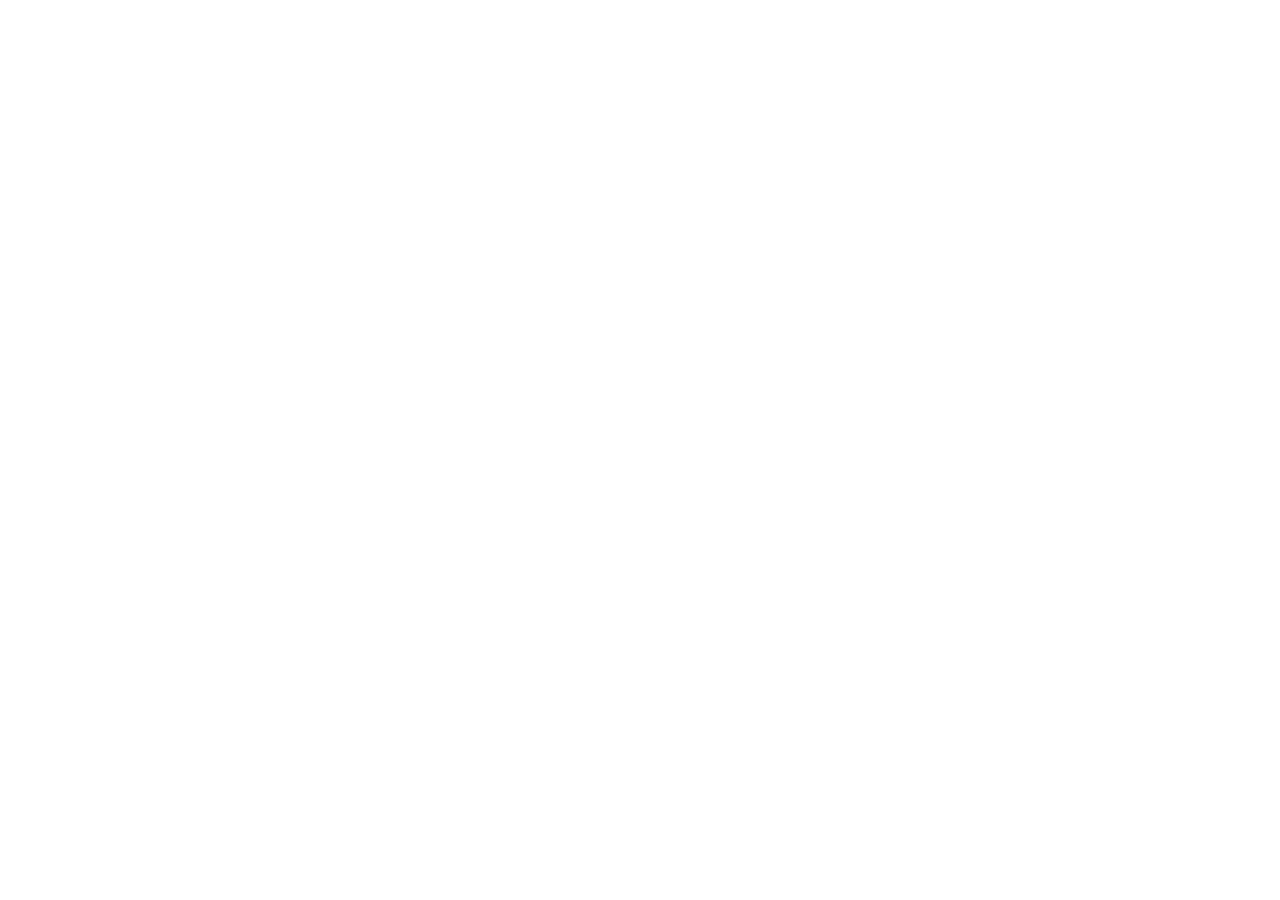
==== commit dde55522: "chore: replace temporary Naturia copy with link to independent site" ====
--- a/naturia/index.html
+++ b/naturia/index.html
@@ -1,331 +1,19 @@
 <!doctype html>
 <html lang="en">
 <head>
-  <meta charset="utf-8" />
-  <meta name="viewport" content="width=device-width, initial-scale=1" />
-  <meta name="theme-color" content="#e6faf6" />
-  <meta name="description" content="Naturia is a colourful, illustrated guide to non-sexual naturism: world atlas, countries, beaches, resorts, etiquette, topless sunbathing, history and local legal context." />
-  <title>Naturia — A World, Naturally Free</title>
-  
-  
-  <style>
-:root{--ink:#1b3b4c;--muted:#607783;--ocean:#167c89;--ocean-deep:#176273;--mint:#d6f5e9;--blush:#ffe5db;--lemon:#fff1ab;--lav:#ede1ff;--sky:#e9f9ff;--paper:#fbfffe;--border:#dbebe9;--shadow:0 18px 50px rgba(21,94,114,.10);--radius:25px;--heading:'Trebuchet MS','Arial Rounded MT Bold',system-ui,sans-serif;--body:system-ui,-apple-system,'Segoe UI',Arial,sans-serif}
-*{box-sizing:border-box}html{scroll-behavior:smooth}body{font-family:var(--body);margin:0;background:#f6fcfb;color:var(--ink);font-size:15px;line-height:1.68;min-width:320px}body::selection{background:#baeae4}button,input,select{font:inherit}button{cursor:pointer}a{color:inherit;text-decoration:none}img{max-width:100%;height:auto}a:focus-visible,button:focus-visible,input:focus-visible,select:focus-visible,[role=button]:focus-visible{outline:3px solid #f2a655;outline-offset:3px}p{margin:.65em 0 1.1em}h1,h2,h3,h4{font-family:var(--heading);line-height:1.19;letter-spacing:-.03em}h1{font-size:clamp(42px,5.8vw,76px);line-height:1.04;margin:15px 0 20px}h2{font-size:clamp(29px,3.6vw,44px);margin:0 0 12px}h3{font-size:21px;margin:0 0 9px}h4{font-size:16px;margin:0 0 9px}small{font-size:.8em}.page-width{width:min(1200px,calc(100% - 44px));margin-left:auto;margin-right:auto}.section{padding:76px 0}.section-tight{padding:40px 0}.tint{background:linear-gradient(145deg,#f0fbf9,#fffaf6)}.muted{color:var(--muted)}.center{text-align:center}.eyebrow{color:#128b93;font-size:11px;letter-spacing:.17em;font-weight:900;text-transform:uppercase;display:inline-flex;gap:8px;align-items:center}.eyebrow:before{content:'✿';font-size:18px;color:#ffad72;letter-spacing:0}.section-heading{display:flex;align-items:flex-end;justify-content:space-between;gap:22px;margin-bottom:28px}.section-heading p{max-width:620px;margin:7px 0}.accent{color:#ef8b65}.accent-aqua{color:#118797}.panel{background:#fff;border:1px solid var(--border);border-radius:var(--radius);box-shadow:var(--shadow)}.soft{box-shadow:0 7px 24px rgba(15,97,109,.06)}.label{font-size:12px;font-weight:800;letter-spacing:.05em;text-transform:uppercase;color:#47868a}.pill{display:inline-flex;align-items:center;gap:6px;border-radius:999px;border:1px solid #c9ebe7;background:#eafff9;color:#227b77;padding:6px 12px;font-size:11px;font-weight:800;line-height:1.3}.pill.pink{background:#fff0ed;border-color:#ffded4;color:#ad6269}.pill.lav{background:#f2ebff;border-color:#e5d9fd;color:#715e97}.pill.amber{background:#fff7dc;border-color:#f6e4aa;color:#876922}.pill.danger{background:#fff0ee;border-color:#f2c4bd;color:#9e3b37}.pill.slate{background:#eef4f7;border-color:#e1e8ec;color:#607580}.btn{display:inline-flex;align-items:center;gap:9px;justify-content:center;background:var(--ocean);border:1px solid var(--ocean);color:#fff;border-radius:99px;padding:13px 22px;font-weight:800;line-height:1.2;transition:transform .2s,background .2s;box-shadow:0 8px 19px rgba(22,124,137,.15)}.btn:hover{background:#0d6270;transform:translateY(-2px)}.btn-light{background:#fff;color:var(--ocean);border-color:#c7e7e3;box-shadow:none}.btn-light:hover{background:#eafaf5}.btn-peach{background:#fb9d74;border-color:#fb9d74;color:#482d2b}.btn-peach:hover{background:#f58c67}.btn-small{padding:10px 15px;font-size:12px}.btn-quiet{box-shadow:none;background:transparent;color:var(--ocean);border-color:#b5dbd9}.link-more{color:#147e88;font-weight:800;display:inline-flex;align-items:center;gap:7px}.link-more:hover{text-decoration:underline}.link-more:after{content:'↗';font-size:18px}.section-intro{max-width:700px}.line{height:1px;background:var(--border);margin:22px 0}
-.ambient{position:fixed;pointer-events:none;z-index:-1;border-radius:50%;opacity:.5;filter:blur(65px)}.ambient-a{width:350px;height:350px;left:-170px;top:320px;background:#d9f6ee}.ambient-b{width:280px;height:280px;right:-150px;top:860px;background:#fbe5d8}.skip-link{position:absolute;z-index:100;transform:translateY(-100px);left:12px;top:10px;background:#fff;padding:9px}.skip-link:focus{transform:translateY(0)}
-.site-header{position:sticky;top:0;z-index:50;background:rgba(248,255,252,.94);border-bottom:1px solid rgba(208,231,230,.85);backdrop-filter:blur(18px)}.nav-shell{width:min(1320px,calc(100% - 36px));margin:auto;display:flex;align-items:center;justify-content:space-between;min-height:75px;gap:20px}.brand{display:flex;align-items:center;gap:9px;white-space:nowrap;font-family:var(--heading);font-size:24px;color:#207f88;letter-spacing:-.07em;font-weight:950;line-height:1}.brand-icon{width:43px;height:43px;display:grid;place-items:center;border-radius:15px;background:#d7f7e7;color:#f8a55f;font-size:33px;line-height:1;transform:rotate(-9deg)}.brand small{display:block;font-family:var(--body);font-size:8px;font-weight:900;color:#8ba2a6;letter-spacing:.17em;margin-top:6px}.nav-links{display:flex;align-items:center;gap:2px}.nav-links>a,.nav-more>button{padding:10px 12px;border-radius:15px;background:none;border:0;color:#496774;font-size:12px;font-weight:800;white-space:nowrap}.nav-links>a.active,.nav-links>a:hover,.nav-more>button:hover{background:#e7f8f4;color:#167b89}.nav-more{position:relative}.more-menu{display:none;position:absolute;right:0;top:41px;min-width:200px;background:#fff;border:1px solid var(--border);box-shadow:var(--shadow);border-radius:15px;padding:8px}.nav-more.open .more-menu,.nav-more:focus-within .more-menu{display:grid}.more-menu a{padding:10px 14px;border-radius:9px;font-size:13px;font-weight:700}.more-menu a:hover{background:#ebf9f6}.mobile-menu{display:none;border:0;background:#e6f8f3;color:#187d87;border-radius:12px;padding:5px 12px;font-size:24px}
-.hero{position:relative;min-height:615px;display:flex;align-items:center;background-image:linear-gradient(90deg,rgba(12,62,82,.76) 0%,rgba(11,74,91,.44) 45%,rgba(28,78,92,.02) 100%),url('[data-uri]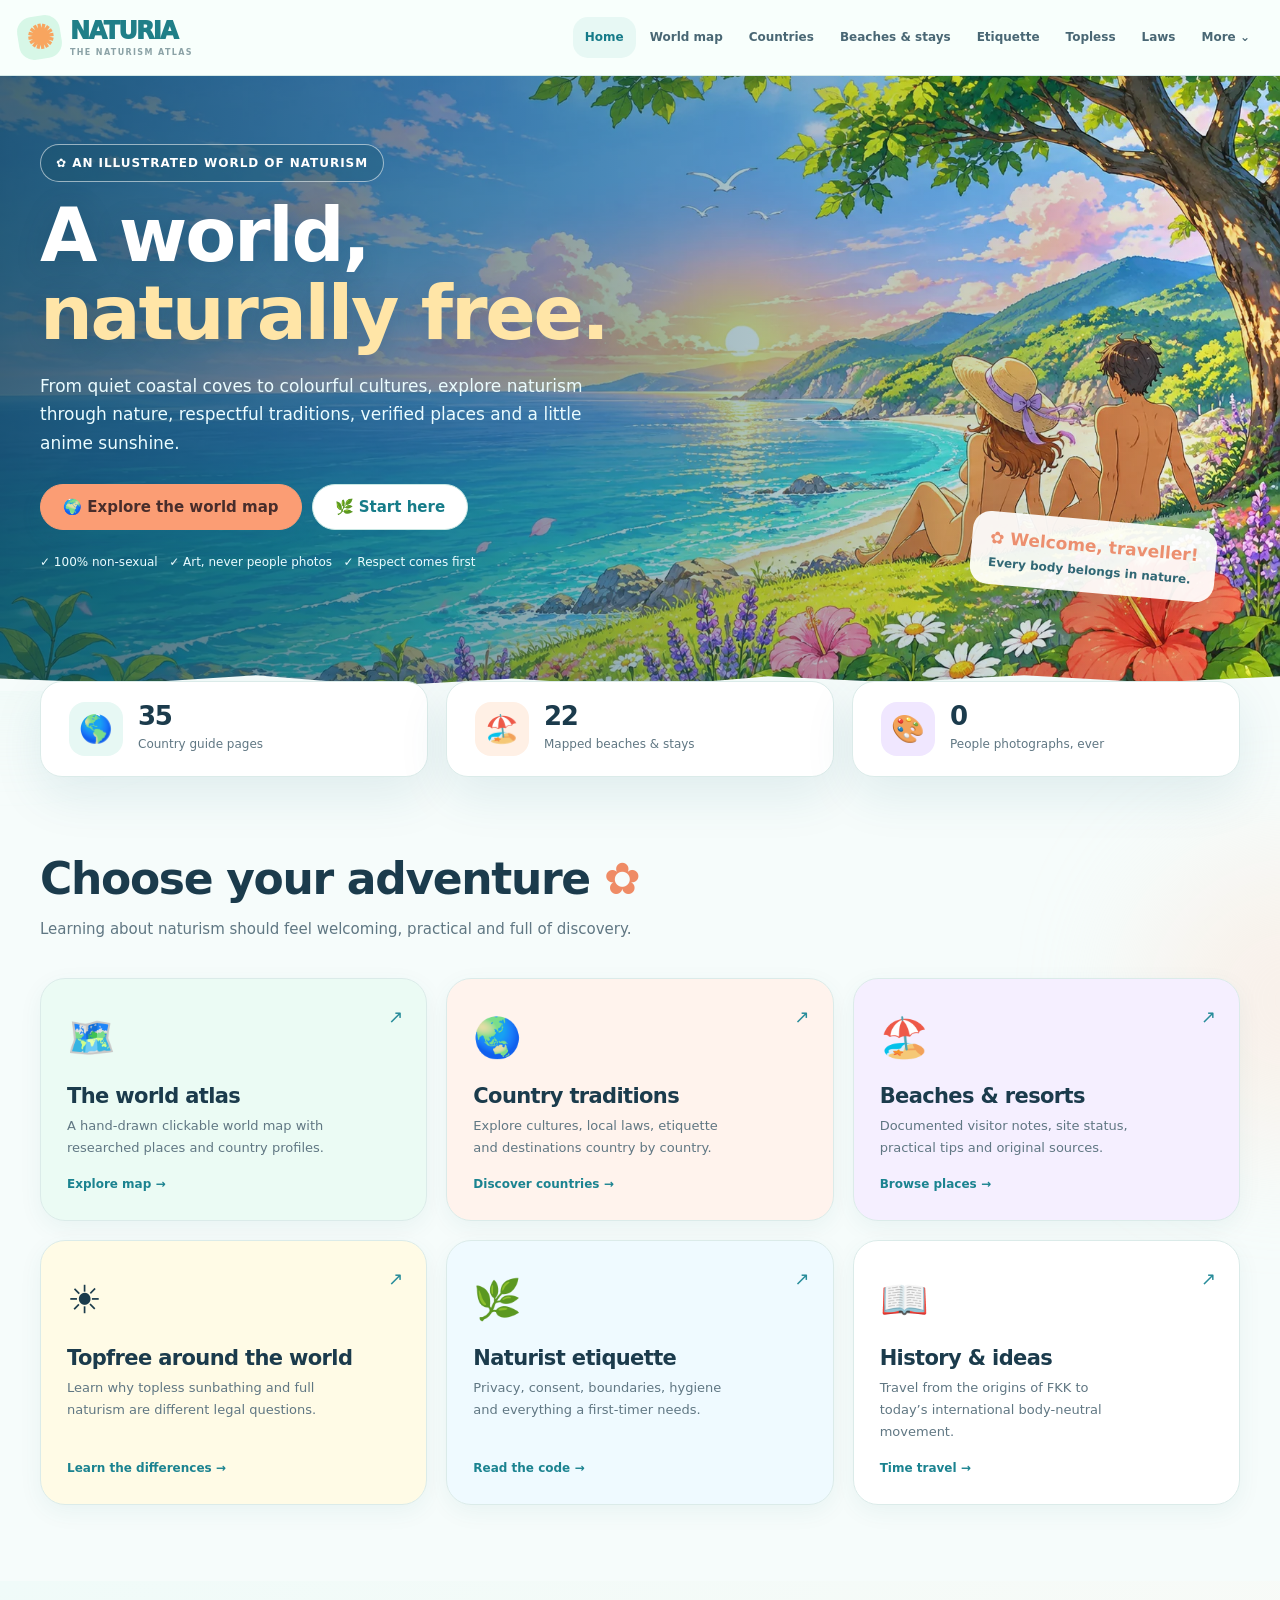
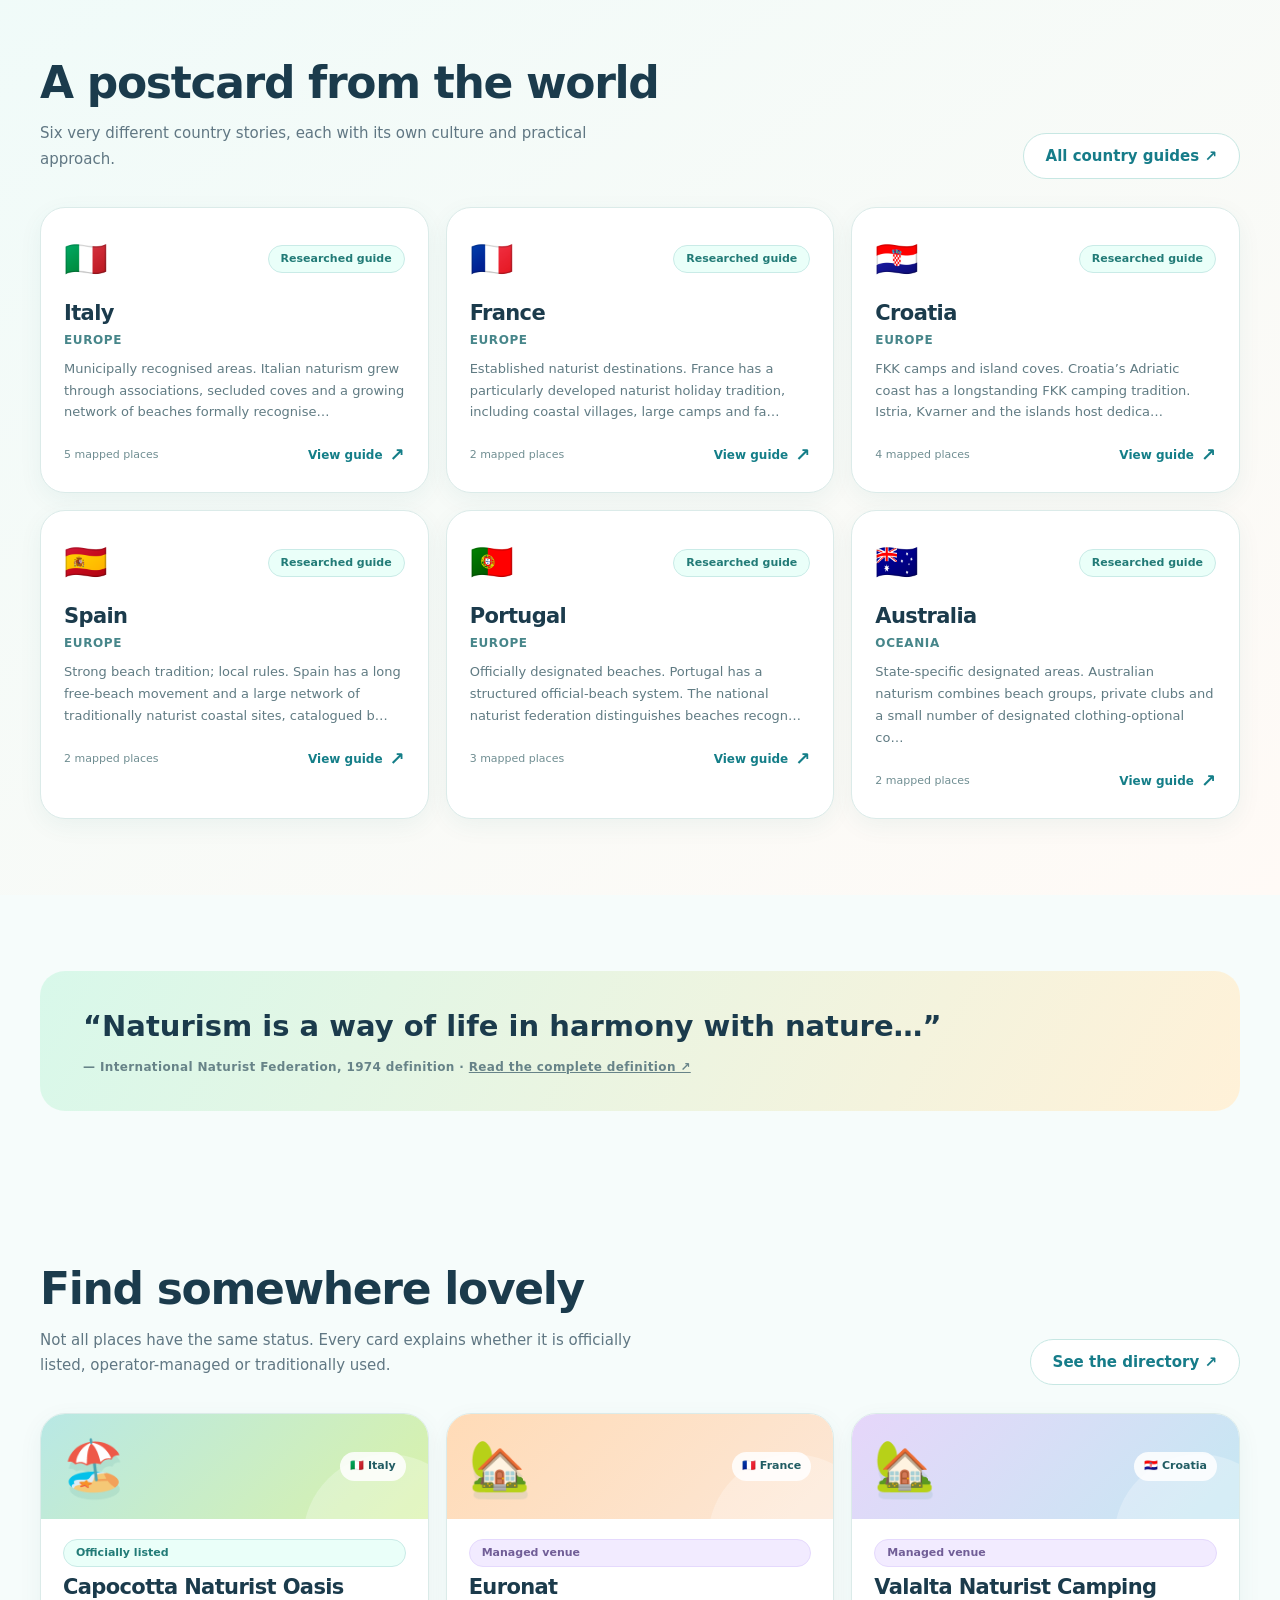
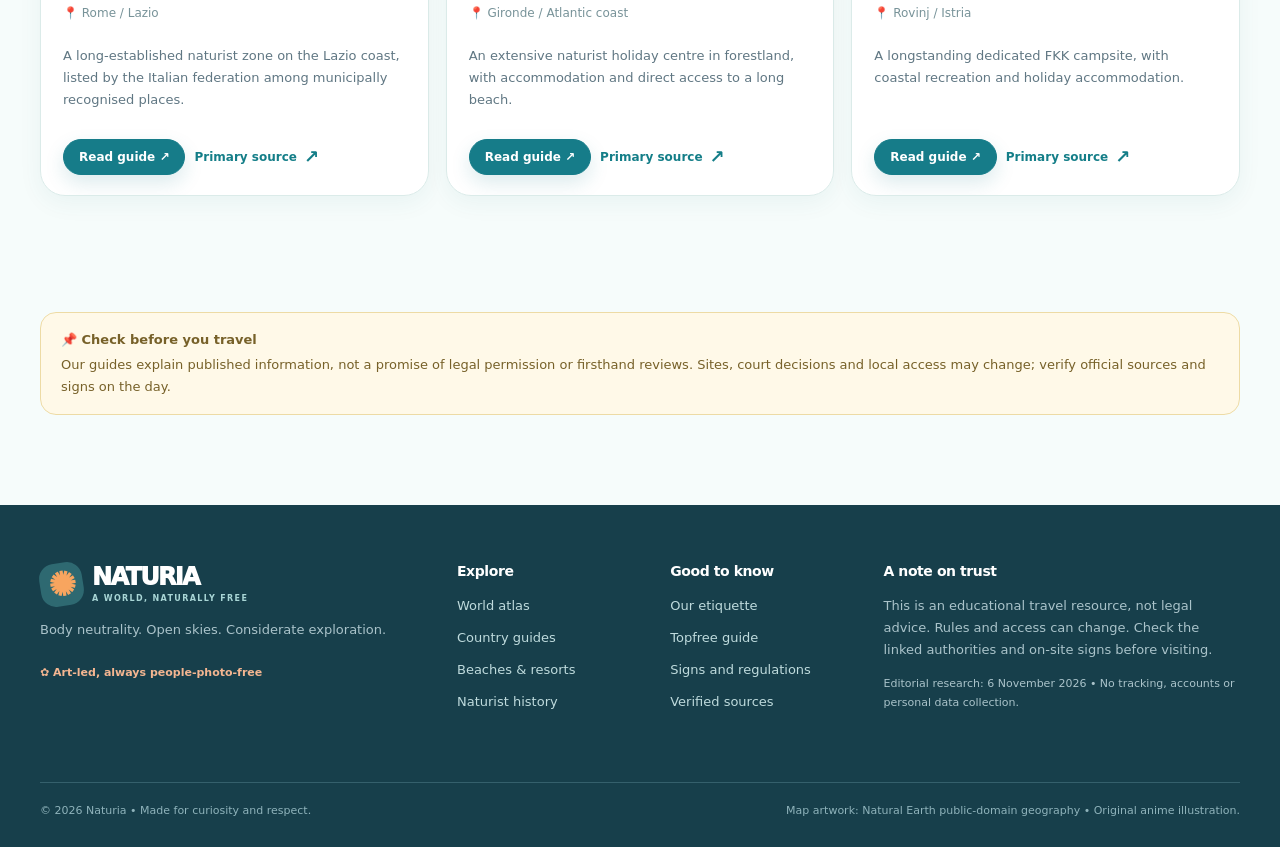
==== commit 9c95ff2a: "fix: restore temporary Naturia site while independent Pages deploy completes" ====
--- a/naturia/index.html
+++ b/naturia/index.html
@@ -1,19 +1,331 @@
 <!doctype html>
 <html lang="en">
 <head>
-  <meta charset="utf-8">
-  <meta name="viewport" content="width=device-width,initial-scale=1">
-  <meta name="robots" content="noindex,follow">
-  <meta name="referrer" content="no-referrer">
-  <meta http-equiv="refresh" content="0;url=https://xuthar.github.io/naturia-world/">
-  <link rel="canonical" href="https://xuthar.github.io/naturia-world/">
-  <title>Naturia has moved</title>
-  <style>body{font:18px system-ui,sans-serif;max-width:38rem;margin:12vh auto;padding:1.5rem;background:#f6fcfb;color:#1b3b4c;line-height:1.6}a{color:#167c89}</style>
+  <meta charset="utf-8" />
+  <meta name="viewport" content="width=device-width, initial-scale=1" />
+  <meta name="theme-color" content="#e6faf6" />
+  <meta name="description" content="Naturia is a colourful, illustrated guide to non-sexual naturism: world atlas, countries, beaches, resorts, etiquette, topless sunbathing, history and local legal context." />
+  <title>Naturia — A World, Naturally Free</title>
+  
+  
+  <style>
+:root{--ink:#1b3b4c;--muted:#607783;--ocean:#167c89;--ocean-deep:#176273;--mint:#d6f5e9;--blush:#ffe5db;--lemon:#fff1ab;--lav:#ede1ff;--sky:#e9f9ff;--paper:#fbfffe;--border:#dbebe9;--shadow:0 18px 50px rgba(21,94,114,.10);--radius:25px;--heading:'Trebuchet MS','Arial Rounded MT Bold',system-ui,sans-serif;--body:system-ui,-apple-system,'Segoe UI',Arial,sans-serif}
+*{box-sizing:border-box}html{scroll-behavior:smooth}body{font-family:var(--body);margin:0;background:#f6fcfb;color:var(--ink);font-size:15px;line-height:1.68;min-width:320px}body::selection{background:#baeae4}button,input,select{font:inherit}button{cursor:pointer}a{color:inherit;text-decoration:none}img{max-width:100%;height:auto}a:focus-visible,button:focus-visible,input:focus-visible,select:focus-visible,[role=button]:focus-visible{outline:3px solid #f2a655;outline-offset:3px}p{margin:.65em 0 1.1em}h1,h2,h3,h4{font-family:var(--heading);line-height:1.19;letter-spacing:-.03em}h1{font-size:clamp(42px,5.8vw,76px);line-height:1.04;margin:15px 0 20px}h2{font-size:clamp(29px,3.6vw,44px);margin:0 0 12px}h3{font-size:21px;margin:0 0 9px}h4{font-size:16px;margin:0 0 9px}small{font-size:.8em}.page-width{width:min(1200px,calc(100% - 44px));margin-left:auto;margin-right:auto}.section{padding:76px 0}.section-tight{padding:40px 0}.tint{background:linear-gradient(145deg,#f0fbf9,#fffaf6)}.muted{color:var(--muted)}.center{text-align:center}.eyebrow{color:#128b93;font-size:11px;letter-spacing:.17em;font-weight:900;text-transform:uppercase;display:inline-flex;gap:8px;align-items:center}.eyebrow:before{content:'✿';font-size:18px;color:#ffad72;letter-spacing:0}.section-heading{display:flex;align-items:flex-end;justify-content:space-between;gap:22px;margin-bottom:28px}.section-heading p{max-width:620px;margin:7px 0}.accent{color:#ef8b65}.accent-aqua{color:#118797}.panel{background:#fff;border:1px solid var(--border);border-radius:var(--radius);box-shadow:var(--shadow)}.soft{box-shadow:0 7px 24px rgba(15,97,109,.06)}.label{font-size:12px;font-weight:800;letter-spacing:.05em;text-transform:uppercase;color:#47868a}.pill{display:inline-flex;align-items:center;gap:6px;border-radius:999px;border:1px solid #c9ebe7;background:#eafff9;color:#227b77;padding:6px 12px;font-size:11px;font-weight:800;line-height:1.3}.pill.pink{background:#fff0ed;border-color:#ffded4;color:#ad6269}.pill.lav{background:#f2ebff;border-color:#e5d9fd;color:#715e97}.pill.amber{background:#fff7dc;border-color:#f6e4aa;color:#876922}.pill.danger{background:#fff0ee;border-color:#f2c4bd;color:#9e3b37}.pill.slate{background:#eef4f7;border-color:#e1e8ec;color:#607580}.btn{display:inline-flex;align-items:center;gap:9px;justify-content:center;background:var(--ocean);border:1px solid var(--ocean);color:#fff;border-radius:99px;padding:13px 22px;font-weight:800;line-height:1.2;transition:transform .2s,background .2s;box-shadow:0 8px 19px rgba(22,124,137,.15)}.btn:hover{background:#0d6270;transform:translateY(-2px)}.btn-light{background:#fff;color:var(--ocean);border-color:#c7e7e3;box-shadow:none}.btn-light:hover{background:#eafaf5}.btn-peach{background:#fb9d74;border-color:#fb9d74;color:#482d2b}.btn-peach:hover{background:#f58c67}.btn-small{padding:10px 15px;font-size:12px}.btn-quiet{box-shadow:none;background:transparent;color:var(--ocean);border-color:#b5dbd9}.link-more{color:#147e88;font-weight:800;display:inline-flex;align-items:center;gap:7px}.link-more:hover{text-decoration:underline}.link-more:after{content:'↗';font-size:18px}.section-intro{max-width:700px}.line{height:1px;background:var(--border);margin:22px 0}
+.ambient{position:fixed;pointer-events:none;z-index:-1;border-radius:50%;opacity:.5;filter:blur(65px)}.ambient-a{width:350px;height:350px;left:-170px;top:320px;background:#d9f6ee}.ambient-b{width:280px;height:280px;right:-150px;top:860px;background:#fbe5d8}.skip-link{position:absolute;z-index:100;transform:translateY(-100px);left:12px;top:10px;background:#fff;padding:9px}.skip-link:focus{transform:translateY(0)}
+.site-header{position:sticky;top:0;z-index:50;background:rgba(248,255,252,.94);border-bottom:1px solid rgba(208,231,230,.85);backdrop-filter:blur(18px)}.nav-shell{width:min(1320px,calc(100% - 36px));margin:auto;display:flex;align-items:center;justify-content:space-between;min-height:75px;gap:20px}.brand{display:flex;align-items:center;gap:9px;white-space:nowrap;font-family:var(--heading);font-size:24px;color:#207f88;letter-spacing:-.07em;font-weight:950;line-height:1}.brand-icon{width:43px;height:43px;display:grid;place-items:center;border-radius:15px;background:#d7f7e7;color:#f8a55f;font-size:33px;line-height:1;transform:rotate(-9deg)}.brand small{display:block;font-family:var(--body);font-size:8px;font-weight:900;color:#8ba2a6;letter-spacing:.17em;margin-top:6px}.nav-links{display:flex;align-items:center;gap:2px}.nav-links>a,.nav-more>button{padding:10px 12px;border-radius:15px;background:none;border:0;color:#496774;font-size:12px;font-weight:800;white-space:nowrap}.nav-links>a.active,.nav-links>a:hover,.nav-more>button:hover{background:#e7f8f4;color:#167b89}.nav-more{position:relative}.more-menu{display:none;position:absolute;right:0;top:41px;min-width:200px;background:#fff;border:1px solid var(--border);box-shadow:var(--shadow);border-radius:15px;padding:8px}.nav-more.open .more-menu,.nav-more:focus-within .more-menu{display:grid}.more-menu a{padding:10px 14px;border-radius:9px;font-size:13px;font-weight:700}.more-menu a:hover{background:#ebf9f6}.mobile-menu{display:none;border:0;background:#e6f8f3;color:#187d87;border-radius:12px;padding:5px 12px;font-size:24px}
+.hero{position:relative;min-height:615px;display:flex;align-items:center;background-image:linear-gradient(90deg,rgba(12,62,82,.76) 0%,rgba(11,74,91,.44) 45%,rgba(28,78,92,.02) 100%),url('[data-uri]